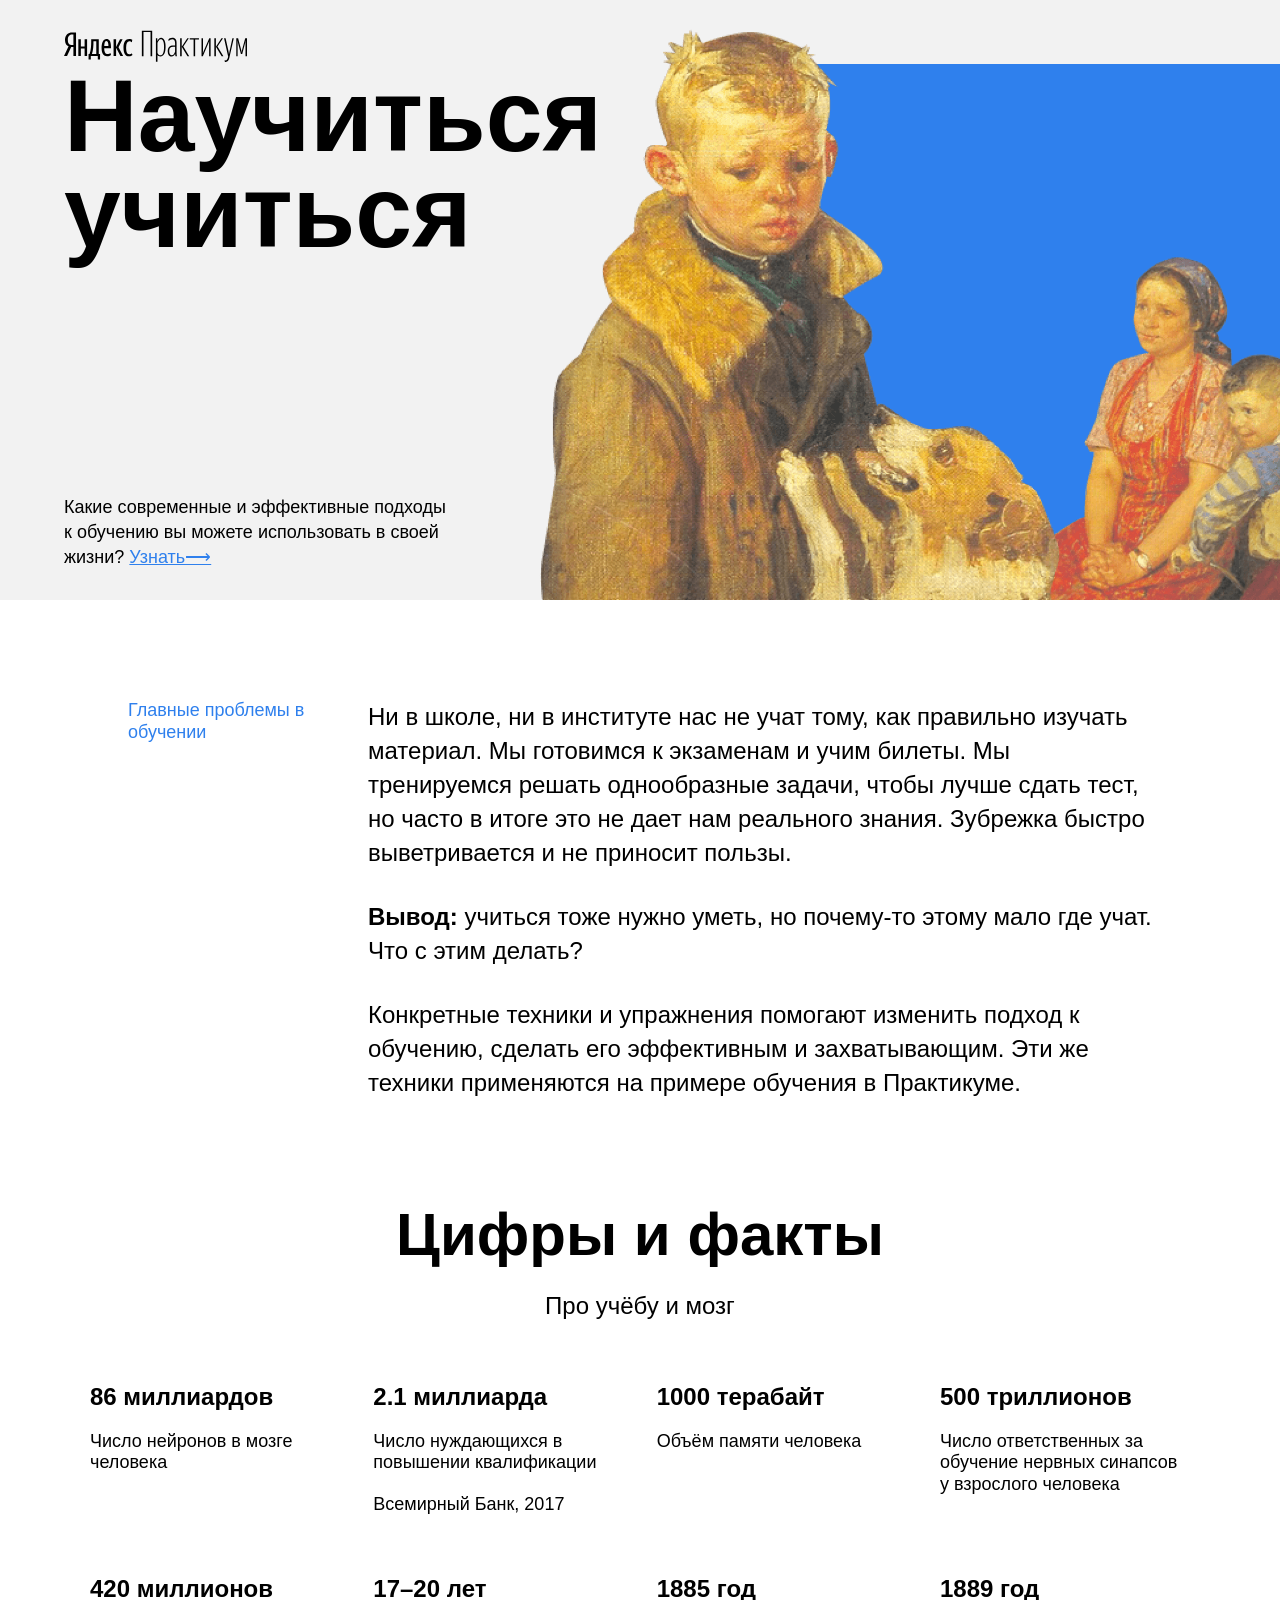
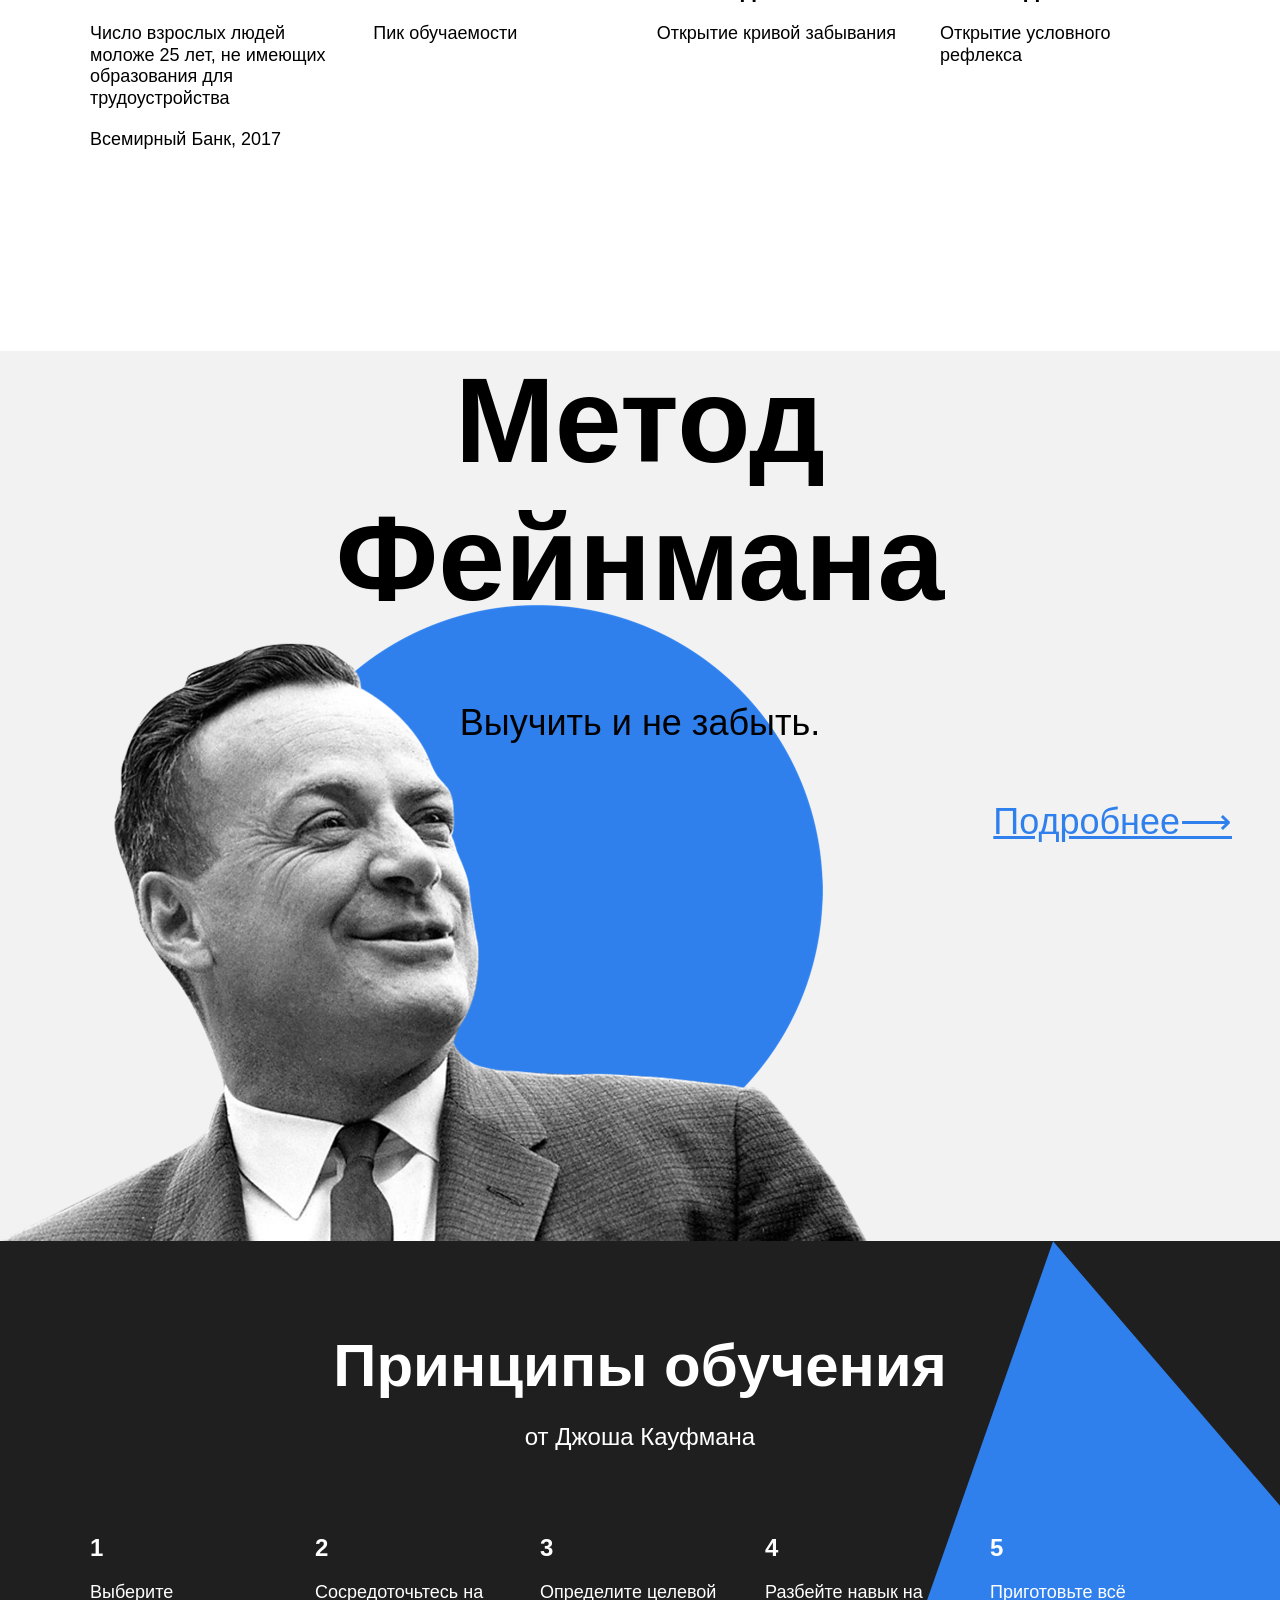
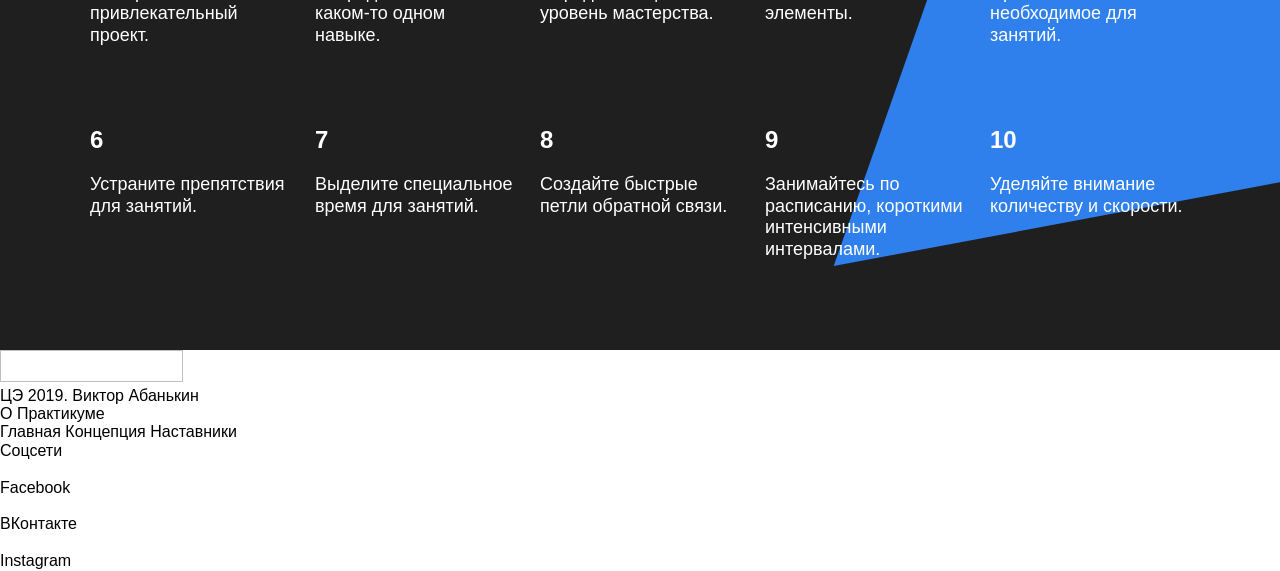
==== index.html @ be8329f7 "Присрал треугольник" ====
<!DOCTYPE html>
<html lang="ru">
  <head>
    <meta charset="UTF-8">
    <link rel="stylesheet" href="normalize.css">
    <link rel="stylesheet" href="style.css">
    <title>Научиться учиться</title>
  </head>
  <body class="page">
     <header class="header">
       <img class="logo logo_place_header" src="images\logo_place_header.svg">
       <div class="header__square-pic"></div>
       <img class="header__main-illustration" src="images\header-image.png" alt="Фёдор Павлович Решетников "Опять двойка"">
       <h1 class="header__title">Научиться учиться</h1>
       <p class="header__subtitle">Какие современные и эффективные подходы к обучению вы можете использовать в своей жизни?
         <a class="header__link" href="https://www.google.com/">Узнать&#10230;</a>
       </p>
     </header>
     <div class="content">
      <section class="description">
        <div class="two-columns">
          <h2 class="two-columns__brief">Главные проблемы в обучении</h2>
          <div class="two-columns__main-text">
            <p class="two-columns__paragraph">Ни в школе, ни в институте нас не учат тому, как правильно изучать материал. Мы готовимся к экзаменам и учим билеты. Мы тренируемся решать однообразные задачи, чтобы лучше сдать тест, но часто в итоге это не дает нам реального знания. Зубрежка быстро выветривается и не приносит пользы.</p>
            <p class="two-columns__paragraph">
              <span class="two-columns__span-accent">Вывод:</span>
               учиться тоже нужно уметь, но почему-то этому мало где учат. Что с этим делать?
            </p>
            <p class="two-columns__paragraph">Конкретные техники и упражнения помогают изменить подход к обучению, сделать его эффективным и захватывающим. Эти же техники применяются на примере обучения в Практикуме.</p>
          </div>
        </div> 
      </section>
      <section class="digits">
        <h2 class="section-title">Цифры и факты</h2>
        <h3 class="section-subtitle">Про учёбу и мозг</h3>
        <div class="table">
          <div class="table__cell">
            <h4 class="table__heading">86 миллиардов</h4>
            <p class="table__text">Число нейронов в мозге человека</p>
          </div>
          <div class="table__cell">
            <h4 class="table__heading">2.1 миллиарда</h4>
            <p class="table__text">Число нуждающихся в повышении квалификации</p>
            <p class="table__text">Всемирный Банк, 2017</p>
          </div>
          <div class="table__cell">
            <h4 class="table__heading">1000 терабайт</h4>
            <p class="table__text">Объём памяти человека</p>
          </div>
          <div class="table__cell">
            <h4 class="table__heading">500 триллионов</h4>
            <p class="table__text">Число ответственных за обучение нервных синапсов у взрослого человека</p>
          </div>
          <div class="table__cell">
            <h4 class="table__heading">420 миллионов</h4>
            <p class="table__text">Число взрослых людей моложе 25 лет, не имеющих образования для трудоустройства</p>
            <p class="table__text">Всемирный Банк, 2017</p>
          </div>
          <div class="table__cell">
            <h4 class="table__heading">17–20 лет</h4>
            <p class="table__text">Пик обучаемости</p>
          </div>
          <div class="table__cell">
            <h4 class="table__heading">1885 год</h4>
            <p class="table__text">Открытие кривой забывания</p>
          </div>
          <div class="table__cell">
            <h4 class="table__heading">1889 год</h4>
            <p class="table__text">Открытие условного рефлекса</p>
          </div>
        </div>
      </section>
      <section class="feynman">
        <h2 class="feynman__title">Метод Фейнмана</h2>
        <h3 class="feynman__subtitle">Выучить и не забыть.</h3>
        <a class="feynman__link" href="https://www.google.com/search?q=%D0%BC%D0%B5%D1%82%D0%BE%D0%B4+%D1%84%D0%B5%D0%B9%D0%BD%D0%BC%D0%B0%D0%BD%D0%B0&oq=%D0%BC%D0%B5%D1%82%D0%BE%D0%B4+%D1%84%D0%B5%D0%B9&aqs=chrome.0.0i512j69i57j0i512l8.5415j0j7&sourceid=chrome&ie=UTF-8>">Подробнее&#10230;</a>
        <img class="feynman__main-illustration" src="images\feynman.png" alt="Ри́чард Фи́ллипс Фе́йнман">
      </section>
      <section class="kaufman">
        <h2 class="section-title">Принципы обучения</h2>
        <h3 class="section-subtitle">от Джоша Кауфмана</h3>
        <div class="table table_theme_dark">
          <div class="table__cell table__cell_theme_dark">
            <span class="table__heading table__heading_theme_dark">1</span>
            <div class="table__text table__text_theme_dark">Выберите привлекательный проект.</div>
          </div>
          <div class="table__cell table__cell_theme_dark">
            <span class="table__heading table__heading_theme_dark">2</span>
            <div class="table__text table__text_theme_dark">Сосредоточьтесь на каком-то одном навыке.</div>
          </div>
          <div class="table__cell table__cell_theme_dark">
            <span class="table__heading table__heading_theme_dark">3</span>
            <div class="table__text table__text_theme_dark">Определите целевой уровень мастерства.</div>
          </div>
          <div class="table__cell table__cell_theme_dark">
            <span class="table__heading table__heading_theme_dark">4</span>
            <div class="table__text table__text_theme_dark">Разбейте навык на элементы.</div>
          </div>
          <div class="table__cell table__cell_theme_dark">
            <span class="table__heading table__heading_theme_dark">5</span>
            <div class="table__text table__text_theme_dark">Приготовьте всё необходимое для занятий.</div>
          </div>
          <div class="table__cell table__cell_theme_dark">
            <span class="table__heading table__heading_theme_dark">6</span>
            <div class="table__text table__text_theme_dark">Устраните препятствия для занятий.</div>
          </div>
          <div class="table__cell table__cell_theme_dark">
            <span class="table__heading table__heading_theme_dark">7</span>
            <div class="table__text table__text_theme_dark">Выделите специальное время для занятий.</div>
          </div>
          <div class="table__cell table__cell_theme_dark">
            <span class="table__heading table__heading_theme_dark">8</span>
            <div class="table__text table__text_theme_dark">Создайте быстрые петли обратной связи.</div>
          </div>
          <div class="table__cell table__cell_theme_dark">
            <span class="table__heading table__heading_theme_dark">9</span>
            <div class="table__text table__text_theme_dark">Занимайтесь по расписанию, короткими интенсивными интервалами.</div>
          </div>
          <div class="table__cell table__cell_theme_dark">
            <span class="table__heading table__heading_theme_dark">10</span>
            <div class="table__text table__text_theme_dark">Уделяйте внимание количеству и скорости.</div>
          </div>
        </div>
       <img class="kaufman__triangle" src="images\kaufman-triangle.svg">
      </section>
     </div>
     <footer class="footer">
       <div class="footer__columns">
         <div class="footer__column footer__column_content_copyright">
          <img class="logo logo_place_footer">
          <div class="footer__author">ЦЭ 2019. Виктор Абанькин</div>
         </div>
         <div class="footer__column footer__column_content_info">
          <div class="footer__column-heading">О Практикуме</div>
          <a class="footer__column-links footer__column-link">Главная</a>
          <a class="footer__column-links footer__column-link">Концепция</a>
          <a class="footer__column-links footer__column-link">Наставники</a>
         </div>
         <div class="footer__column footer__column_content_social">
          <div class="footer__column-heading">Соцсети</div>
          <img class="footer__social-icon column-link">
          <div class="footer__column-link">Facebook</div> 
          <img class="footer__social-icon column-link">
          <div class="footer__column-link">ВКонтакте</div> 
          <img class="footer__social-icon column-link">
          <div class="footer__column-link">Instagram</div> 
         </div>
        </div>
     </footer>
  </body>
</html>
---- style.css ----
* {
    margin: 0;
    padding: 0;
}

.page {
    font-family: "Helvetica Neue", "Arial", sans-serif;
    min-width: 1100px;
    max-width: 1600px;
    color:  #000000; 
}

/* Header */
.header {
    min-height: 600px;
    max-height: 756px;
    background-color: #f2f2f2;
    position: relative;

    display: flex;
}
.logo {
   width: 183px;
   height: 32px;
   
}
.logo_place_header {
    position: absolute;
    top: 30px;
    left: 64px;
    
}
.header__title {
    width: 730px;
    margin-left: 64px;

    line-height: 96px;
    font-size: 102px;
    font-weight: bold;
    z-index: 2;
}
.header__subtitle {
    width: 388px;
    position: absolute;
    bottom: 30px;
    left: 64px;

    line-height: 25px;
    font-size: 18px;
    font-weight: normal;
    z-index: 2;
}
.header__link {
    color: #2f80ed;
}
.header__main-illustration {
    width: 765px;
    height: 608px;

    position: absolute;
    bottom: 0;
    right: 0;
}
.header__square-pic {
    background-color: #2f80ed;
    width: 568px;
    max-height: 568px;
    position: absolute;
    top: 64px;
    right: 0;
    bottom: 0;
}

/* Секция 1 */
.description {
    margin: 100px 0;

    display: flex;
    justify-content: center;
    align-items: center;
    
}
.two-columns {
    width: 80%;

    display: flex;
    justify-content: space-between;
}
.two-columns__brief{
    width: 175;
    
    line-height: 1.2;
    font-size: 18px;
    font-weight: normal;
    color: #2f80ed;
}
.two-columns__main-text {
    width: 80%;
    min-width: 784px;

    display: flex;
    justify-content: space-between;
    flex-direction: column;
}
.two-columns__paragraph {
    line-height: 34px;
    font-size: 24px;
    font-weight: normal;
}
.two-columns__paragraph:nth-child(2) {
    margin : 30px 0;
}
.two-columns__span-accent {
    line-height: 34px;
    font-size: 24px;
    font-weight: bold;
}

/* Секция 2 */
.digits {
    margin: 100px 0;

    display: flex;
    justify-content: center;
    flex-direction: column;
    flex-wrap: wrap;
}


/* Загаловки и таблица */
.section-title {
    width: 60%;
    margin-bottom: 20px;
    margin-left: auto;
    margin-right: auto;
    
    line-height: 1.15;
    font-size: 60px;
    font-weight: bold;
    text-align:center;
}
.section-subtitle {
    width: 60%;
    margin-left: auto;
    margin-right: auto;
    
    line-height: 34px;
    font-size: 24px;
    font-weight: normal;
    text-align:center;
}

.table {
    width: 1100px;
    margin: 0 auto 100px auto;
    
    display: flex;
    justify-content: space-between;
    align-items: flex-start;
    flex-wrap: wrap;
}
.table__cell {
    margin-top: 60px;
    width: 250px;
}
.table__heading {
    line-height: 1.15;
    font-size: 24px;
    font-weight: bold;
}
.table__text {
    margin-top : 20px;
    line-height: 1.2;
    font-size: 18px;
    font-weight: normal;
}
/* Секция 3 */
.feynman {
    position: relative;
    background-color: #f2f2f2;
    height: 890px;
    margin-top: 100px;

    display: flex;
    justify-content: flex-start;
    align-items: center;
    flex-direction: column;
}
.feynman__main-illustration {
    width: 867px;
    height: 637px;
    
    position: absolute;
    bottom: 0;
    left: 0;
}
.feynman__title {
    line-height: 1.15;
    font-size: 120px;
    font-weight: bold;
    text-align: center;
    z-index: 2;

    width: 648px;
}
.feynman__subtitle {
    line-height: 51px;
    font-size: 36px;
    font-weight: normal;
    text-align: center;
    z-index: 2;

    margin-top: 70px;
}
.feynman__link {
    line-height: 51px;
    font-size: 36px;
    font-weight: normal;

    position: absolute;
    top: 50%;
    right: 48px;

    color: #2f80ed;
}
/* Секция 4 */
.kaufman {
    display: flex;
    flex-wrap: wrap;

    background-color:  #1f1f1f; 
    color: white;
    padding-top: 90px;
    overflow: hidden;
    position: relative;
}
.section-title:last-child {
    width: 60%;
    z-index: 2;
    
    line-height: 1.15;
    font-size: 60px;
    font-weight: normal;
}
.section-subtitle:last-child {
    width: 60%;
    margin-top: 20px;
    z-index: 2;

    line-height: 34px;
    font-size: 24px;
    font-weight: normal;
}
.table_theme_dark {
    margin: 0 auto 90px auto;
    z-index: 2;
}
.table__cell_theme_dark {
    width: 200px;
    margin-top: 80px;
}
.table__heading_theme_dark {
    line-height: 1.15;
    font-size: 24px;
    font-weight: bold;
}
.table__text_theme_dark {
    line-height: 1.2;
    font-size: 18px;
    font-weight: normal; 
}
.kaufman__triangle {
width: 877px;
height: 877px;

position: absolute;
top: 0;
right: -210px;
z-index: 1;
}
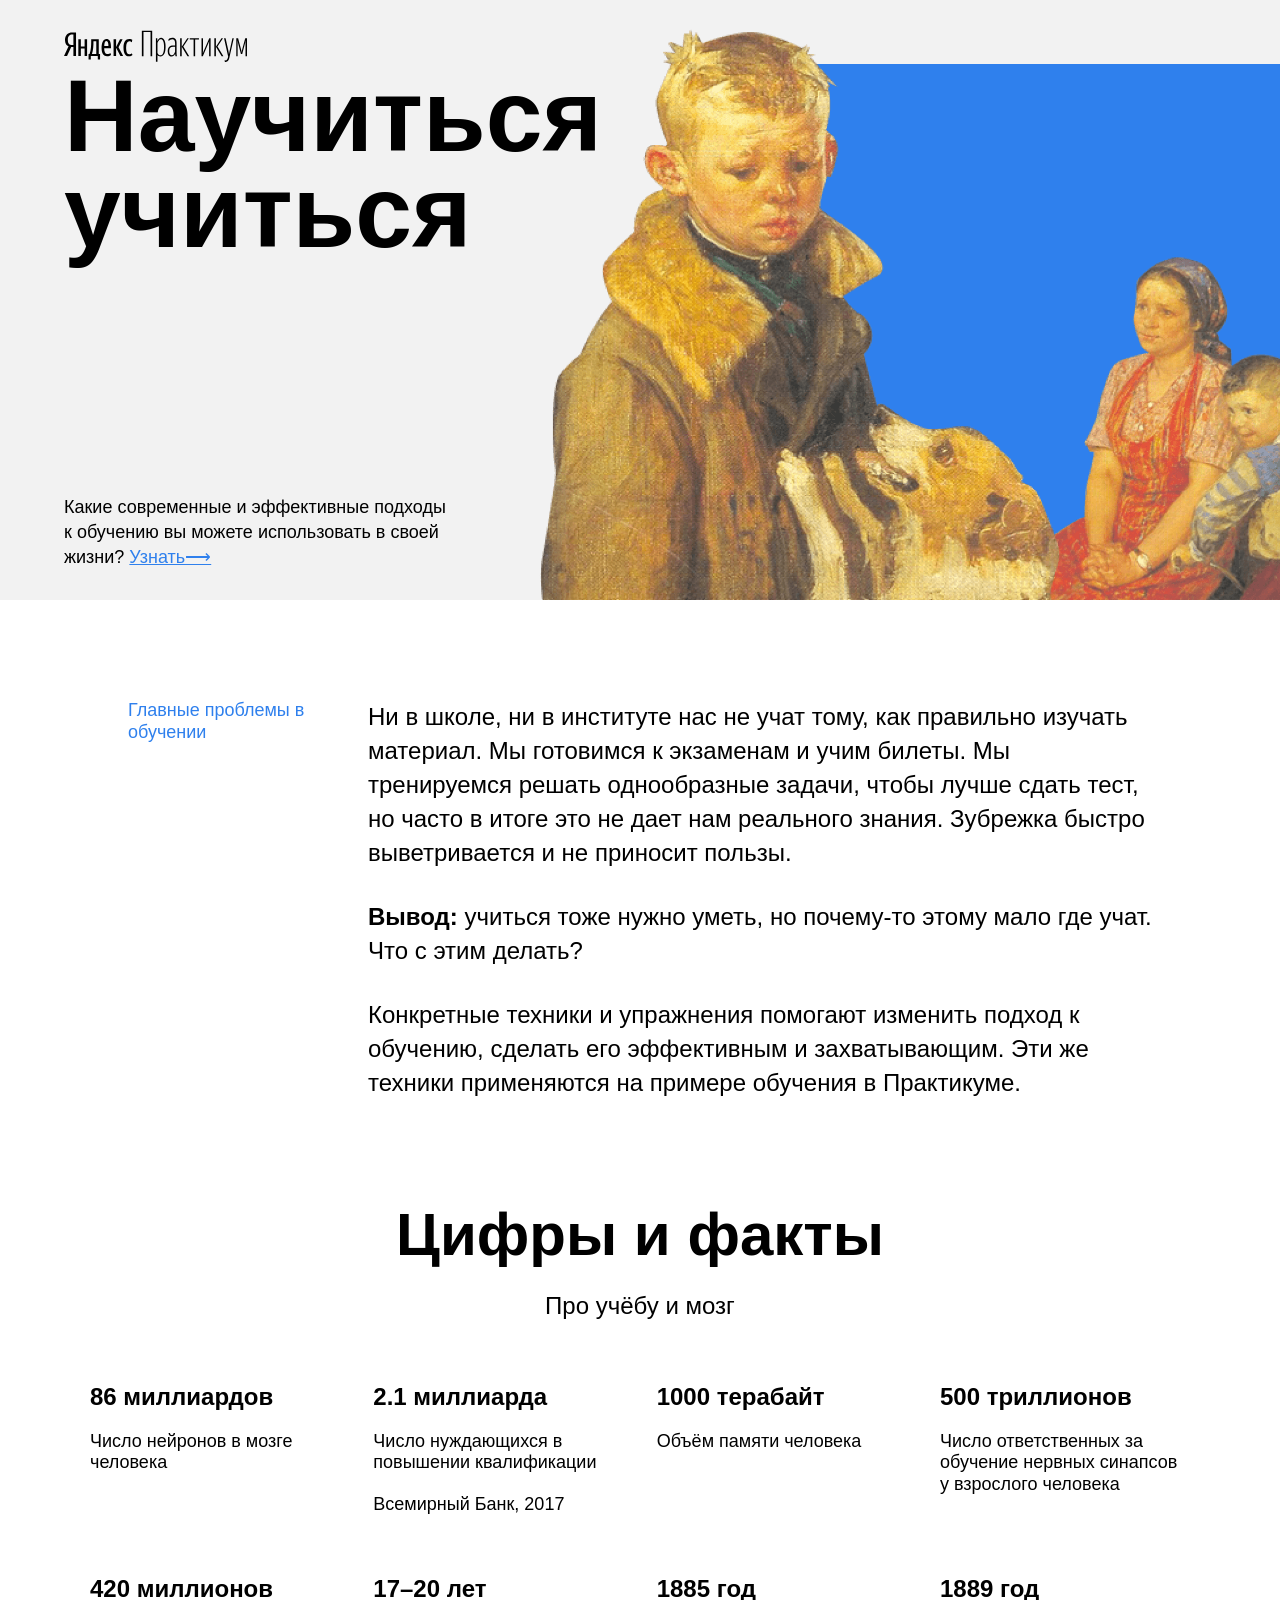
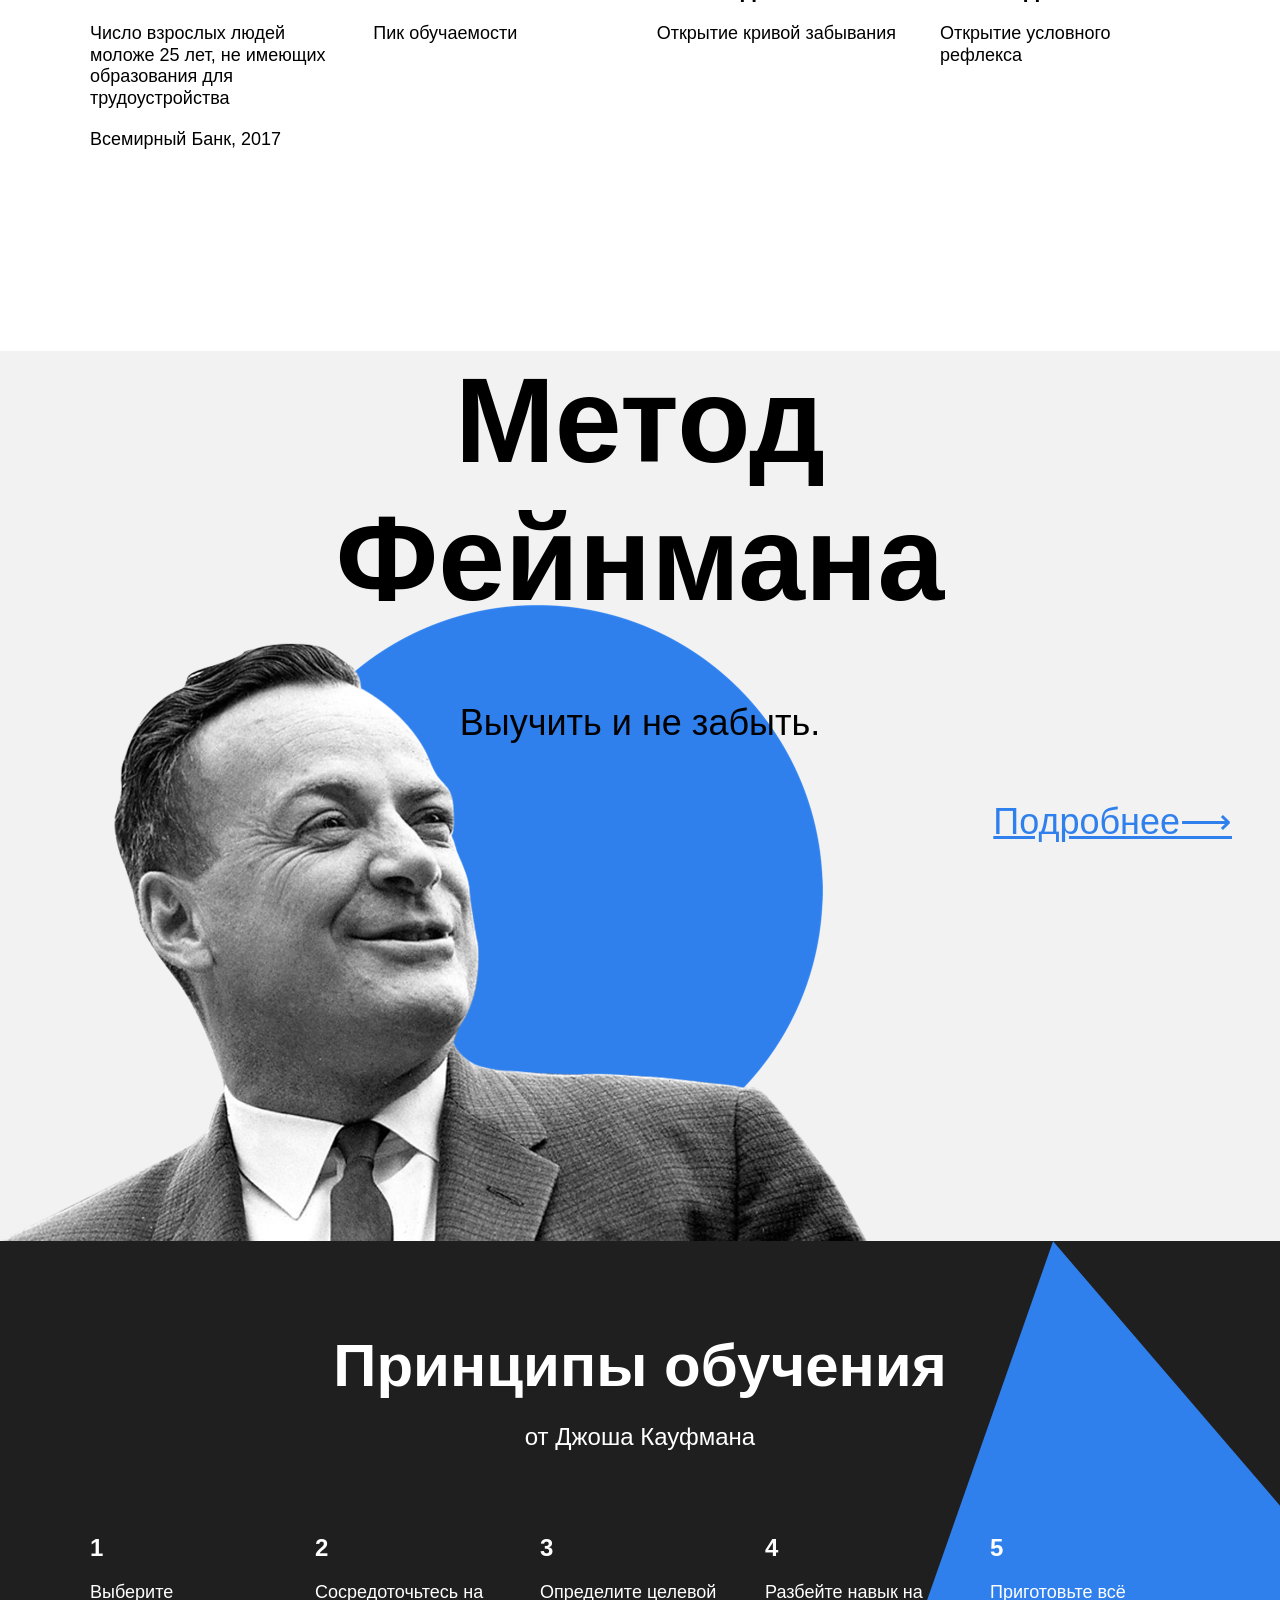
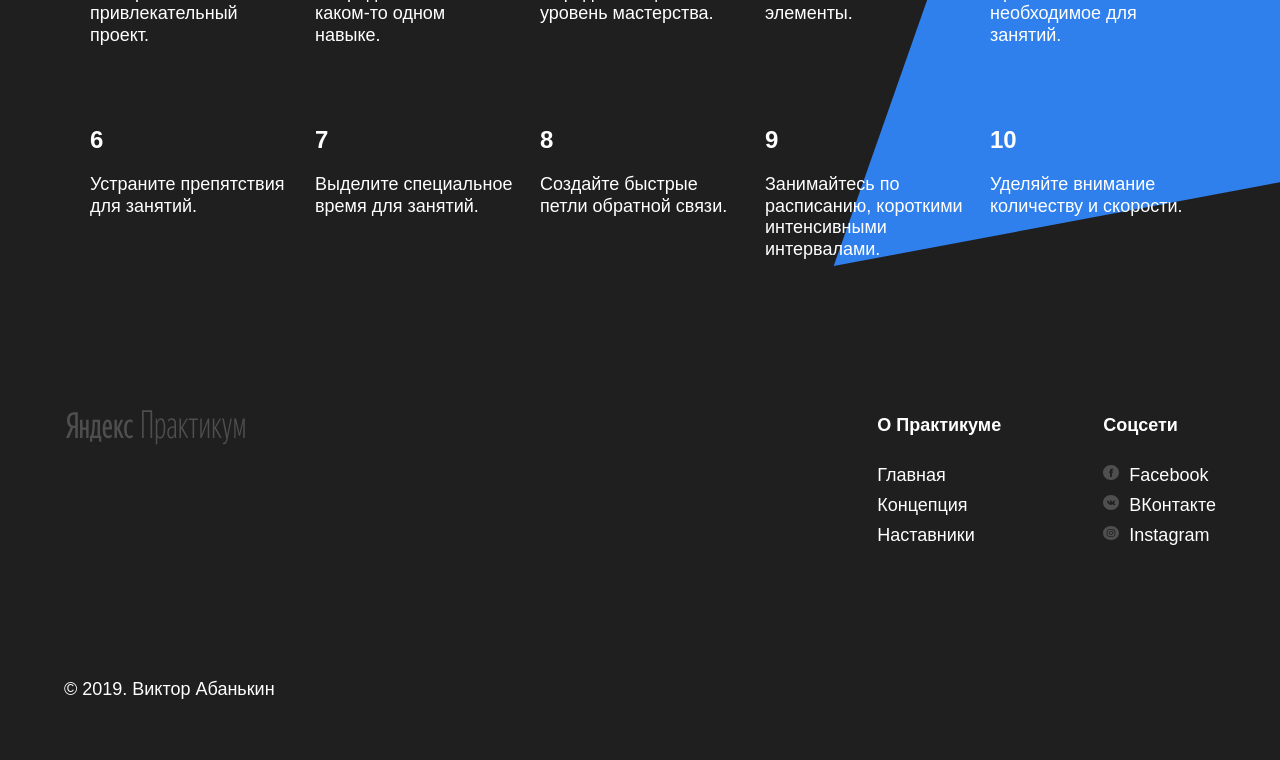
==== commit 4ba98951: "Закончил футер" ====
--- a/index.html
+++ b/index.html
@@ -127,8 +127,8 @@
      <footer class="footer">
        <div class="footer__columns">
          <div class="footer__column footer__column_content_copyright">
-          <img class="logo logo_place_footer">
-          <div class="footer__author">ЦЭ 2019. Виктор Абанькин</div>
+          <img class="logo logo_place_footer" src="images\logo_place_footer.svg">
+          <div class="footer__author">&copy; 2019. Виктор Абанькин</div>
          </div>
          <div class="footer__column footer__column_content_info">
           <div class="footer__column-heading">О Практикуме</div>
@@ -138,12 +138,12 @@
          </div>
          <div class="footer__column footer__column_content_social">
           <div class="footer__column-heading">Соцсети</div>
-          <img class="footer__social-icon column-link">
-          <div class="footer__column-link">Facebook</div> 
-          <img class="footer__social-icon column-link">
-          <div class="footer__column-link">ВКонтакте</div> 
-          <img class="footer__social-icon column-link">
-          <div class="footer__column-link">Instagram</div> 
+          
+          <div class="footer__column-link footer__column-links"><img class="footer__social-icon footer__column-link" src="images\facebook_color_white.svg">Facebook</div> 
+          
+          <div class="footer__column-link footer__column-links"><img class="footer__social-icon footer__column-link" src="images\vk_color_white.svg">ВКонтакте</div> 
+          
+          <div class="footer__column-link footer__column-links"><img class="footer__social-icon footer__column-link" src="images\instagram_color_white.svg">Instagram</div> 
          </div>
         </div>
      </footer>
--- a/style.css
+++ b/style.css
@@ -277,4 +277,66 @@
 top: 0;
 right: -210px;
 z-index: 1;
+}
+/* Секция 4 */
+.footer {
+    background-color:  #1f1f1f; 
+    color: white;
+    padding-top: 60px;
+    min-height: 350px;
+
+    display: flex;
+    justify-content: center;
+}
+.footer__columns {
+    margin-bottom: 40px;
+    width: 90%;
+
+    display: flex;
+    justify-content: space-between;
+}
+.footer__column {
+    display: flex;
+    flex-wrap: wrap;
+    flex-direction: column;
+}
+.footer__column_content_copyright {
+    flex-basis: 711px;
+    justify-content: space-between;
+}
+.logo_place_footer {
+    width: 183px;
+    height: 35px;
+}
+.footer__author {
+    line-height: 25px;
+    font-size: 18px;
+    font-weight: normal; 
+
+    margin: 18px 0;
+}
+.footer__column-links {
+    line-height: 30px;
+    font-size: 18px;
+    font-weight: normal;
+}
+.footer__column-heading {
+    line-height: 30px;
+    font-size: 18px;
+    font-weight: bold;
+    margin-bottom: 20px; 
+}
+.footer__column_content_info {
+    /* margin: 20px 0 16px 0; */
+}
+.footer__social-icon {
+    width: 16px;
+    height: 16px;
+    margin-right: 10px;
+}
+.footer__column_content_social {
+    display: flex;
+}
+.footer__column-link:nth-child(4n) {
+    margin-bottom: 16px;
 }
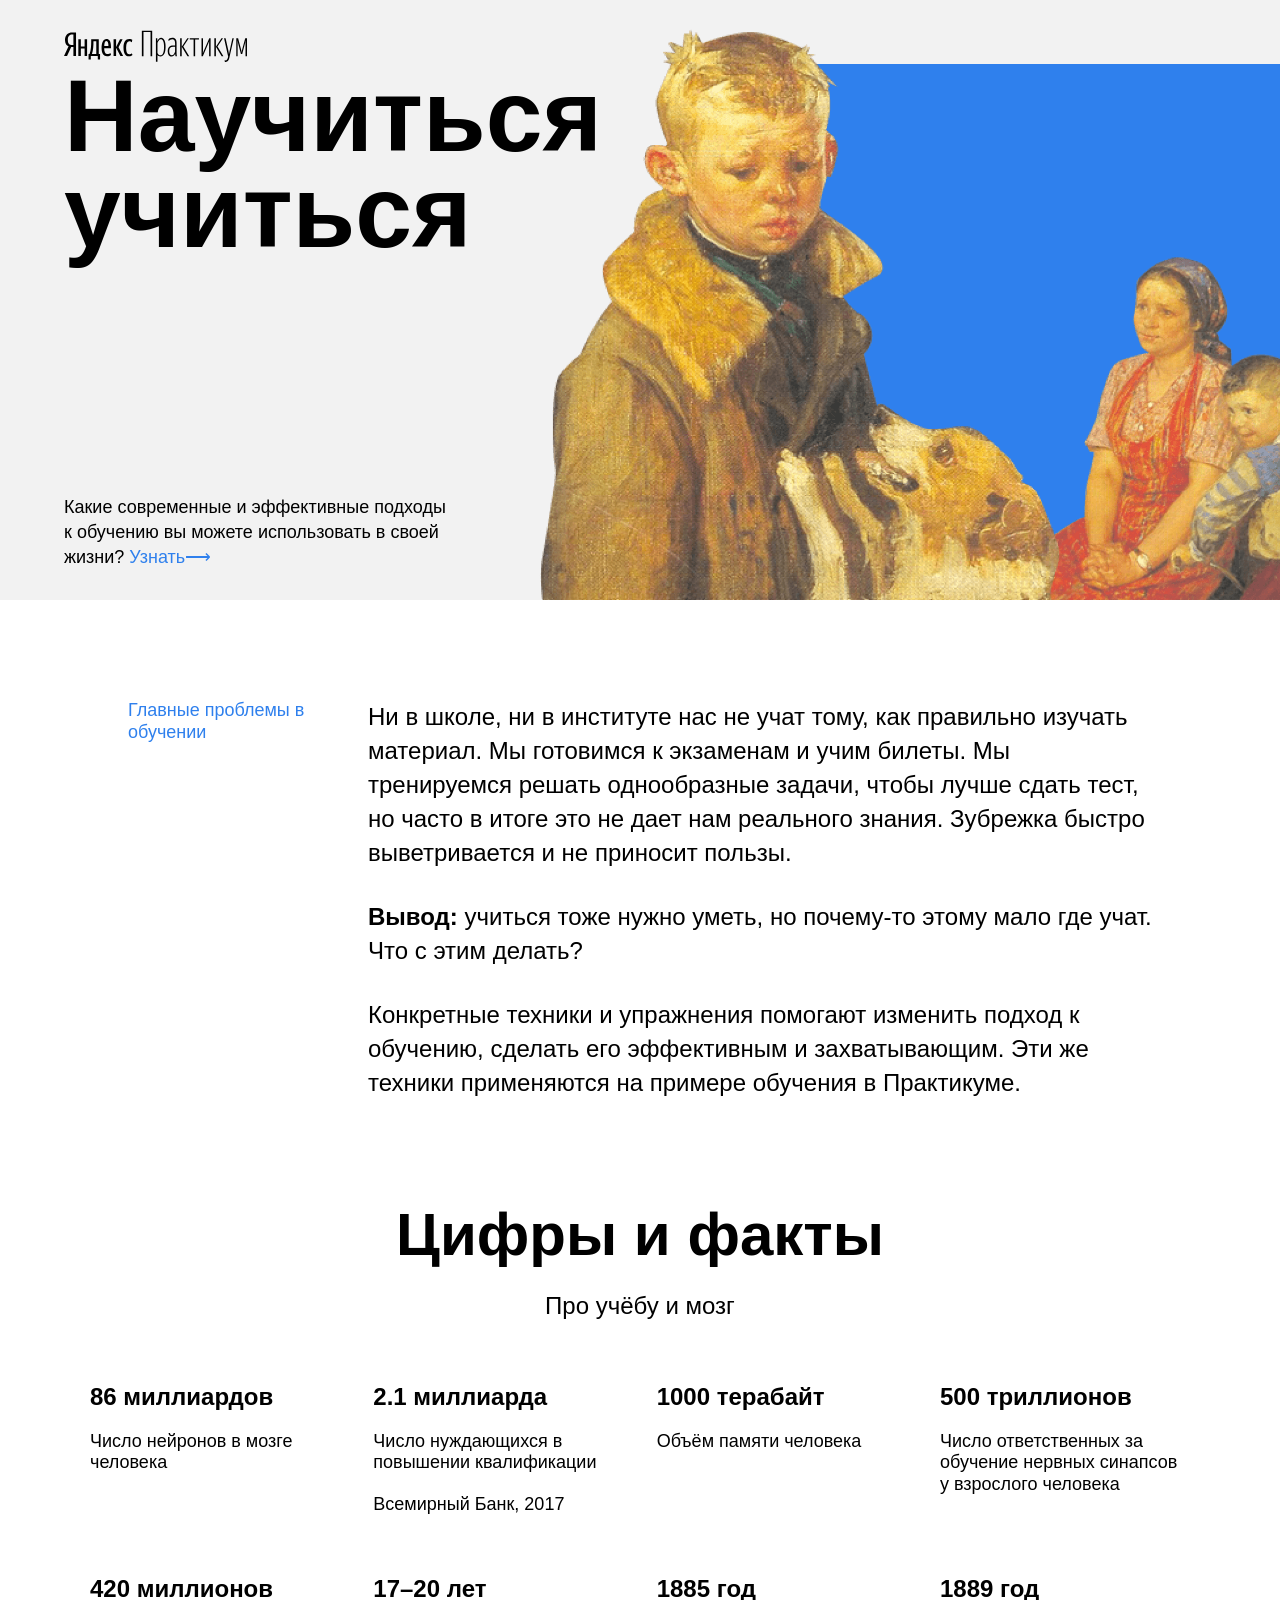
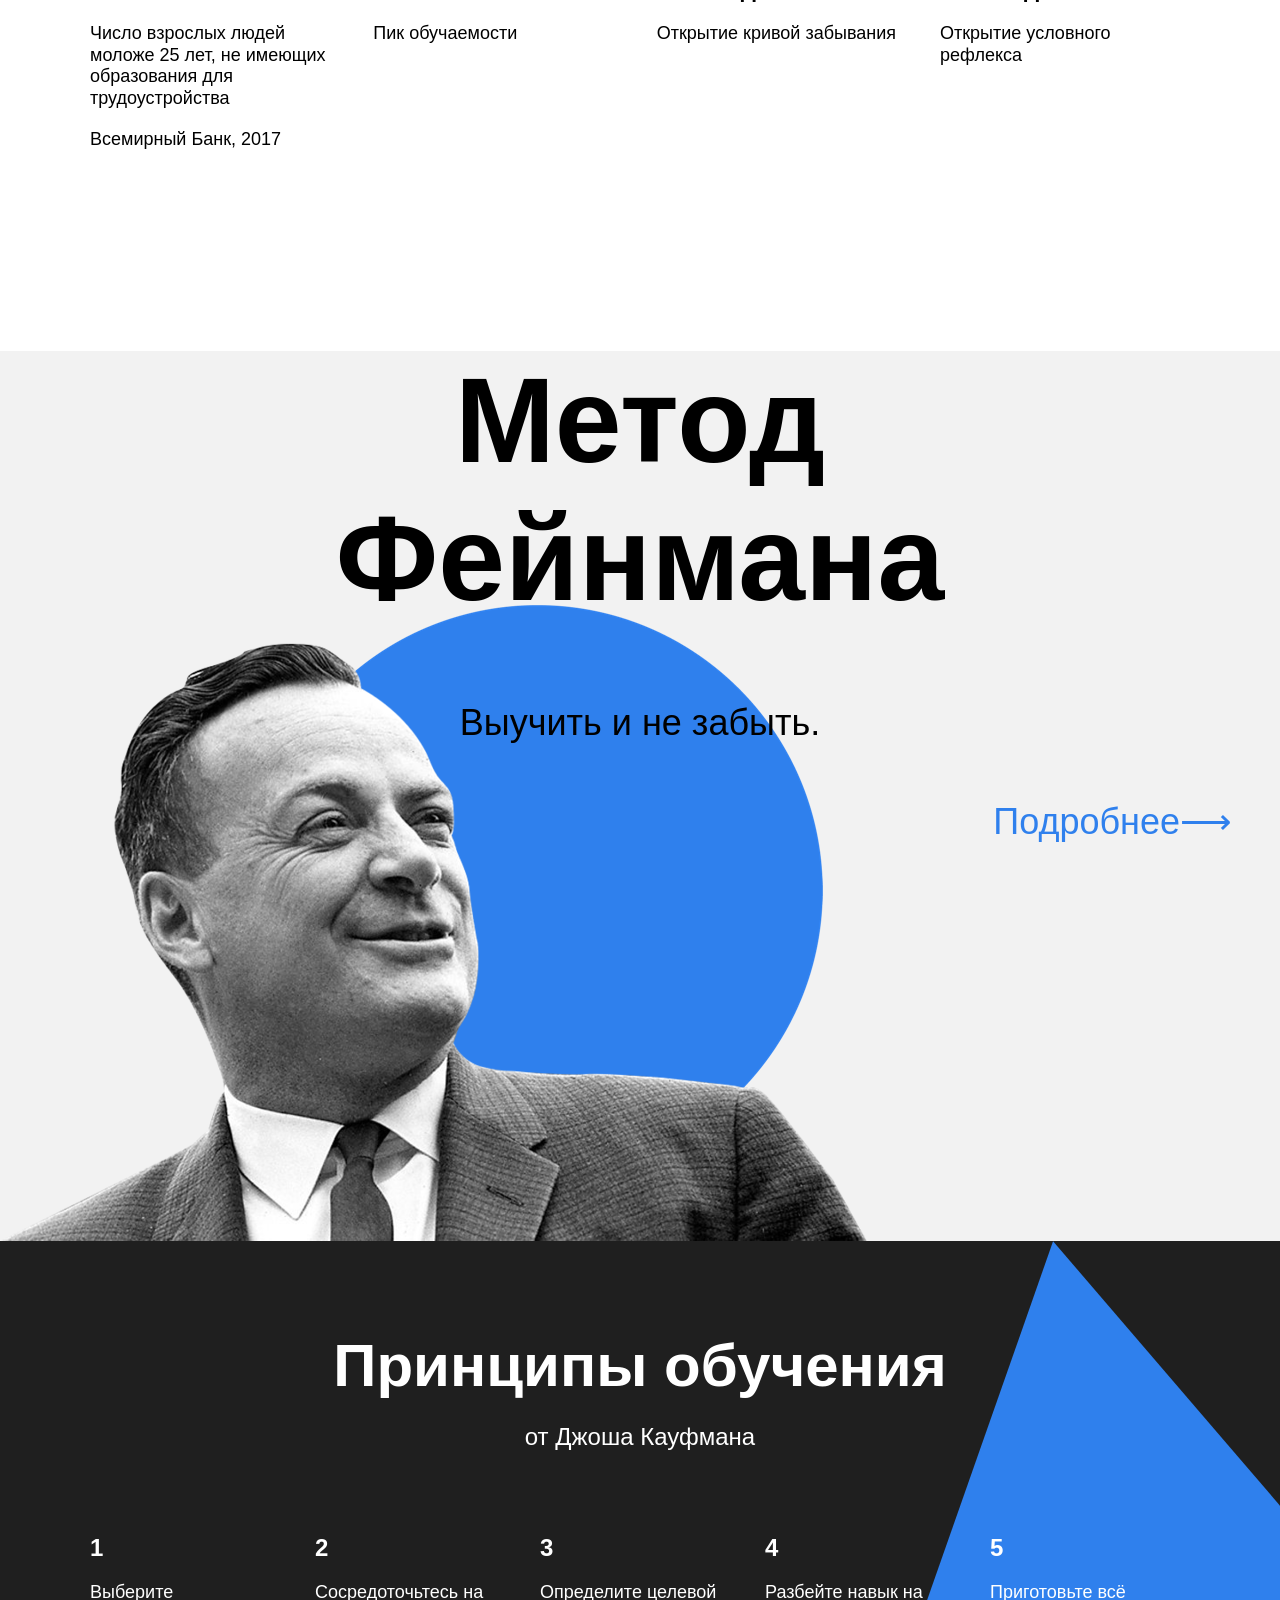
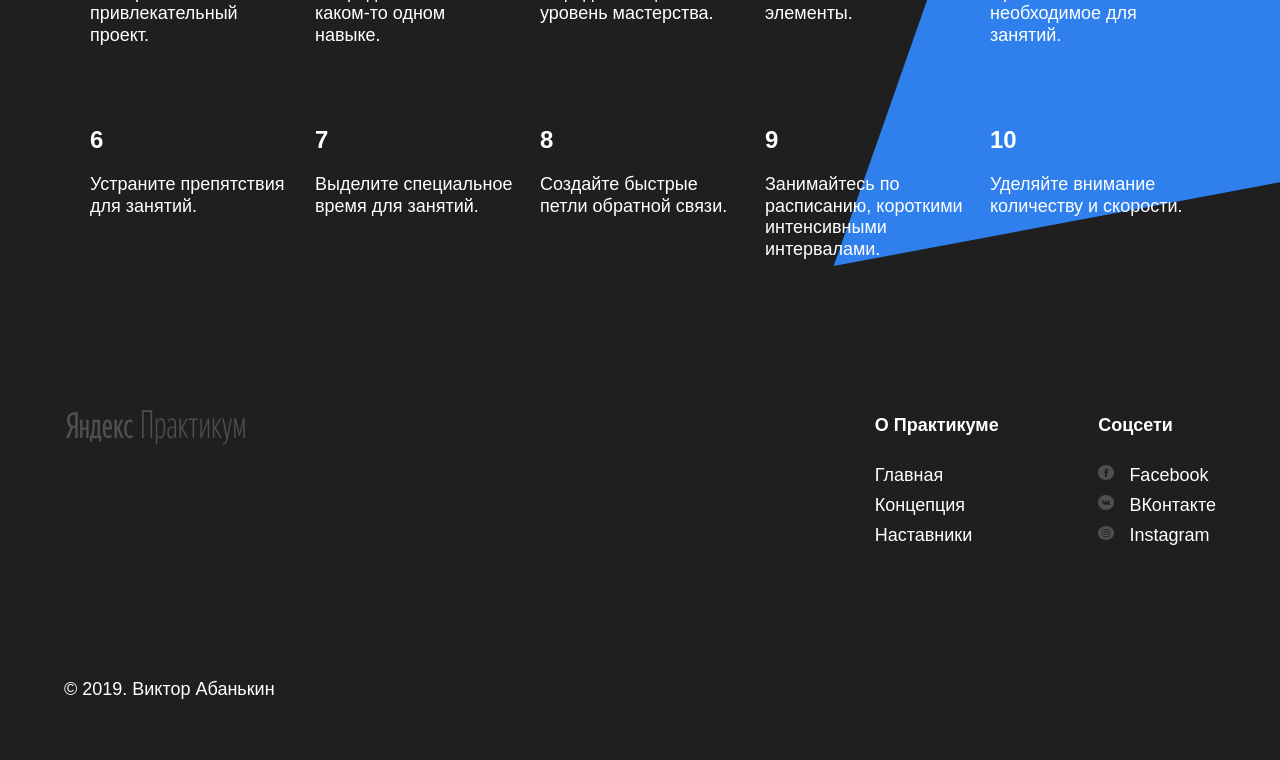
==== commit d2894f9d: "Осталось проверить расстояния" ====
--- a/index.html
+++ b/index.html
@@ -138,12 +138,18 @@
          </div>
          <div class="footer__column footer__column_content_social">
           <div class="footer__column-heading">Соцсети</div>
-          
-          <div class="footer__column-link footer__column-links"><img class="footer__social-icon footer__column-link" src="images\facebook_color_white.svg">Facebook</div> 
-          
-          <div class="footer__column-link footer__column-links"><img class="footer__social-icon footer__column-link" src="images\vk_color_white.svg">ВКонтакте</div> 
-          
-          <div class="footer__column-link footer__column-links"><img class="footer__social-icon footer__column-link" src="images\instagram_color_white.svg">Instagram</div> 
+          <div class="footer__column-link footer__column-links"> 
+           <a  href="https://facebook.com/"><img class="footer__social-icon footer__column-link" src="images\facebook_color_white.svg"></a>
+           <a href="https://instagram.com/">Facebook</a>
+          </div>
+          <div class="footer__column-link footer__column-links"> 
+           <a href="https://vk.com/"><img class="footer__social-icon footer__column-link" src="images\vk_color_white.svg"></a>
+           <a href="https://instagram.com/">ВКонтакте</a>
+          </div>
+          <div class="footer__column-link footer__column-links">
+           <a href="https://instagram.com/"><img class="footer__social-icon footer__column-link" src="images\instagram_color_white.svg"></a>
+           <a href="https://instagram.com/">Instagram</a>
+          </div> 
          </div>
         </div>
      </footer>
--- a/style.css
+++ b/style.css
@@ -1,6 +1,8 @@
 * {
     margin: 0;
     padding: 0;
+    color: inherit;
+    text-decoration: none;
 }
 
 .page {
@@ -337,6 +339,9 @@
 .footer__column_content_social {
     display: flex;
 }
+.footer__column-link {
+    color: white;
+}
 .footer__column-link:nth-child(4n) {
     margin-bottom: 16px;
 }
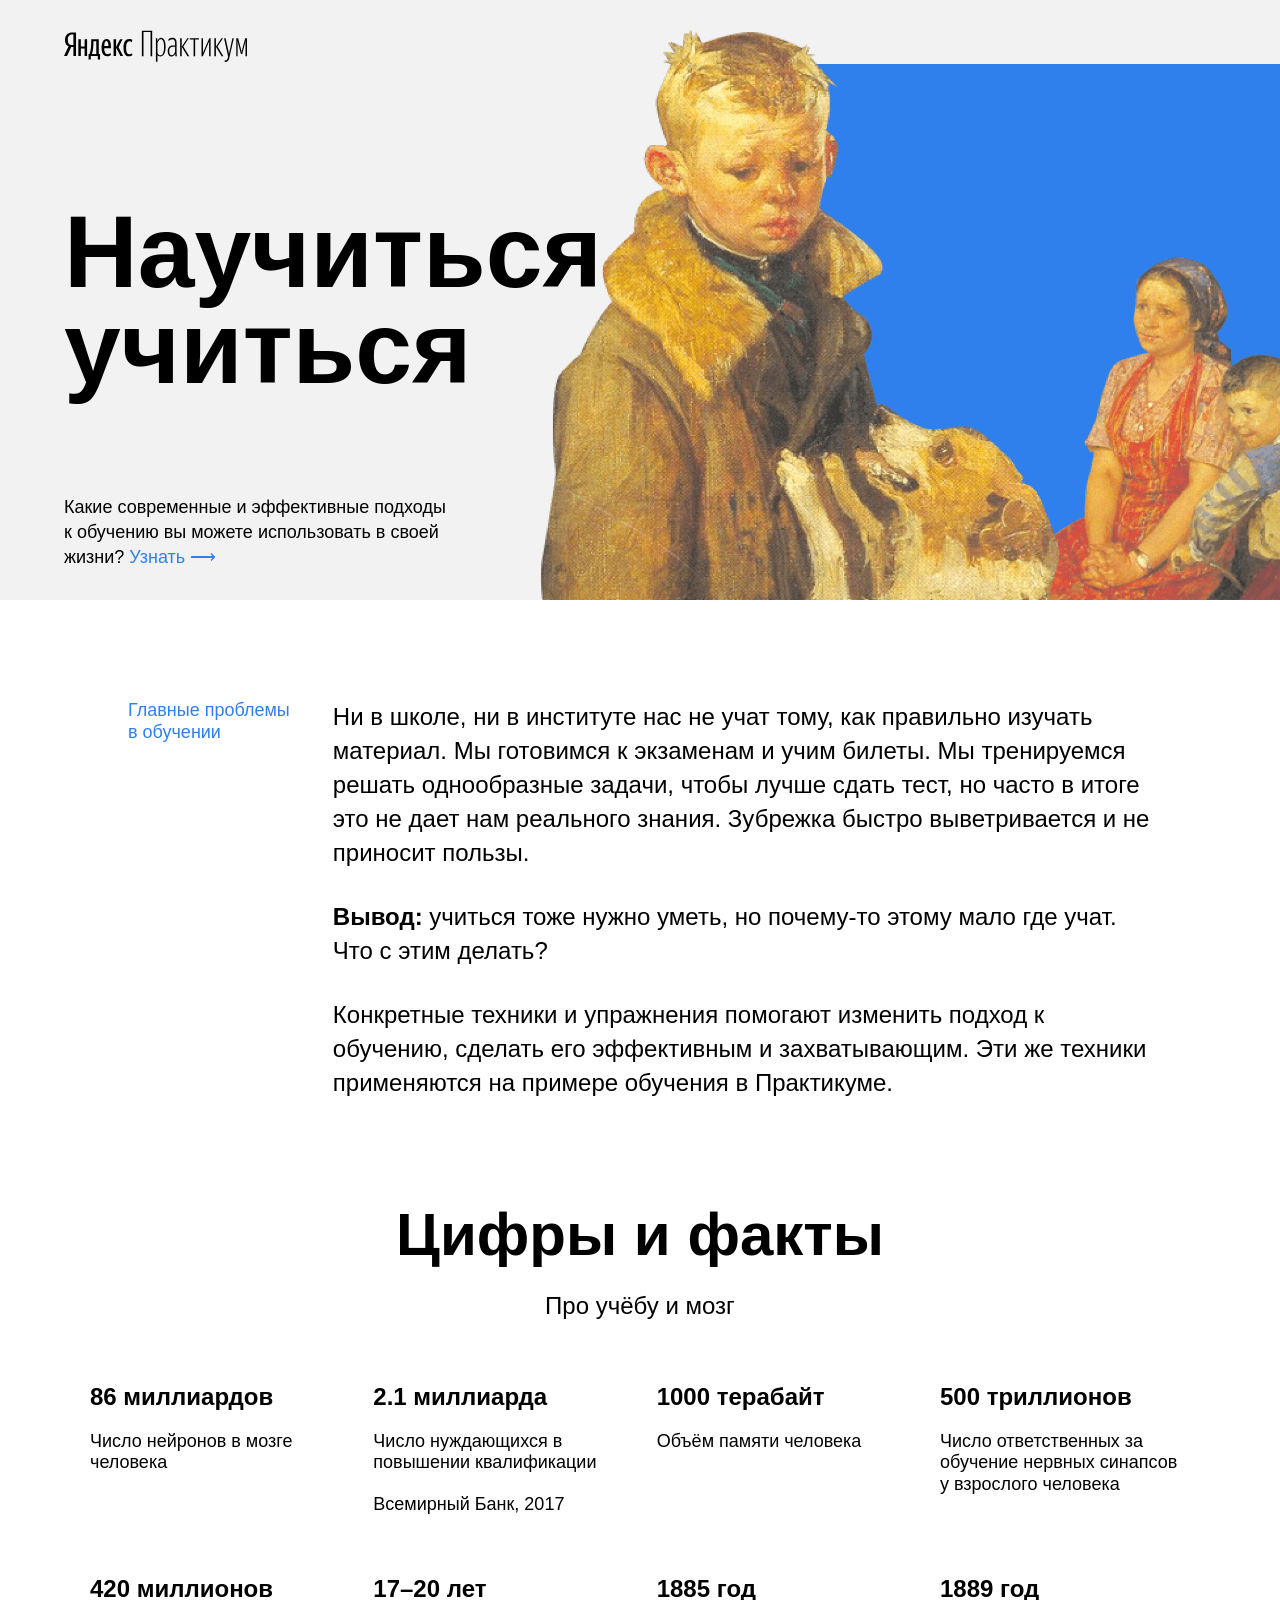
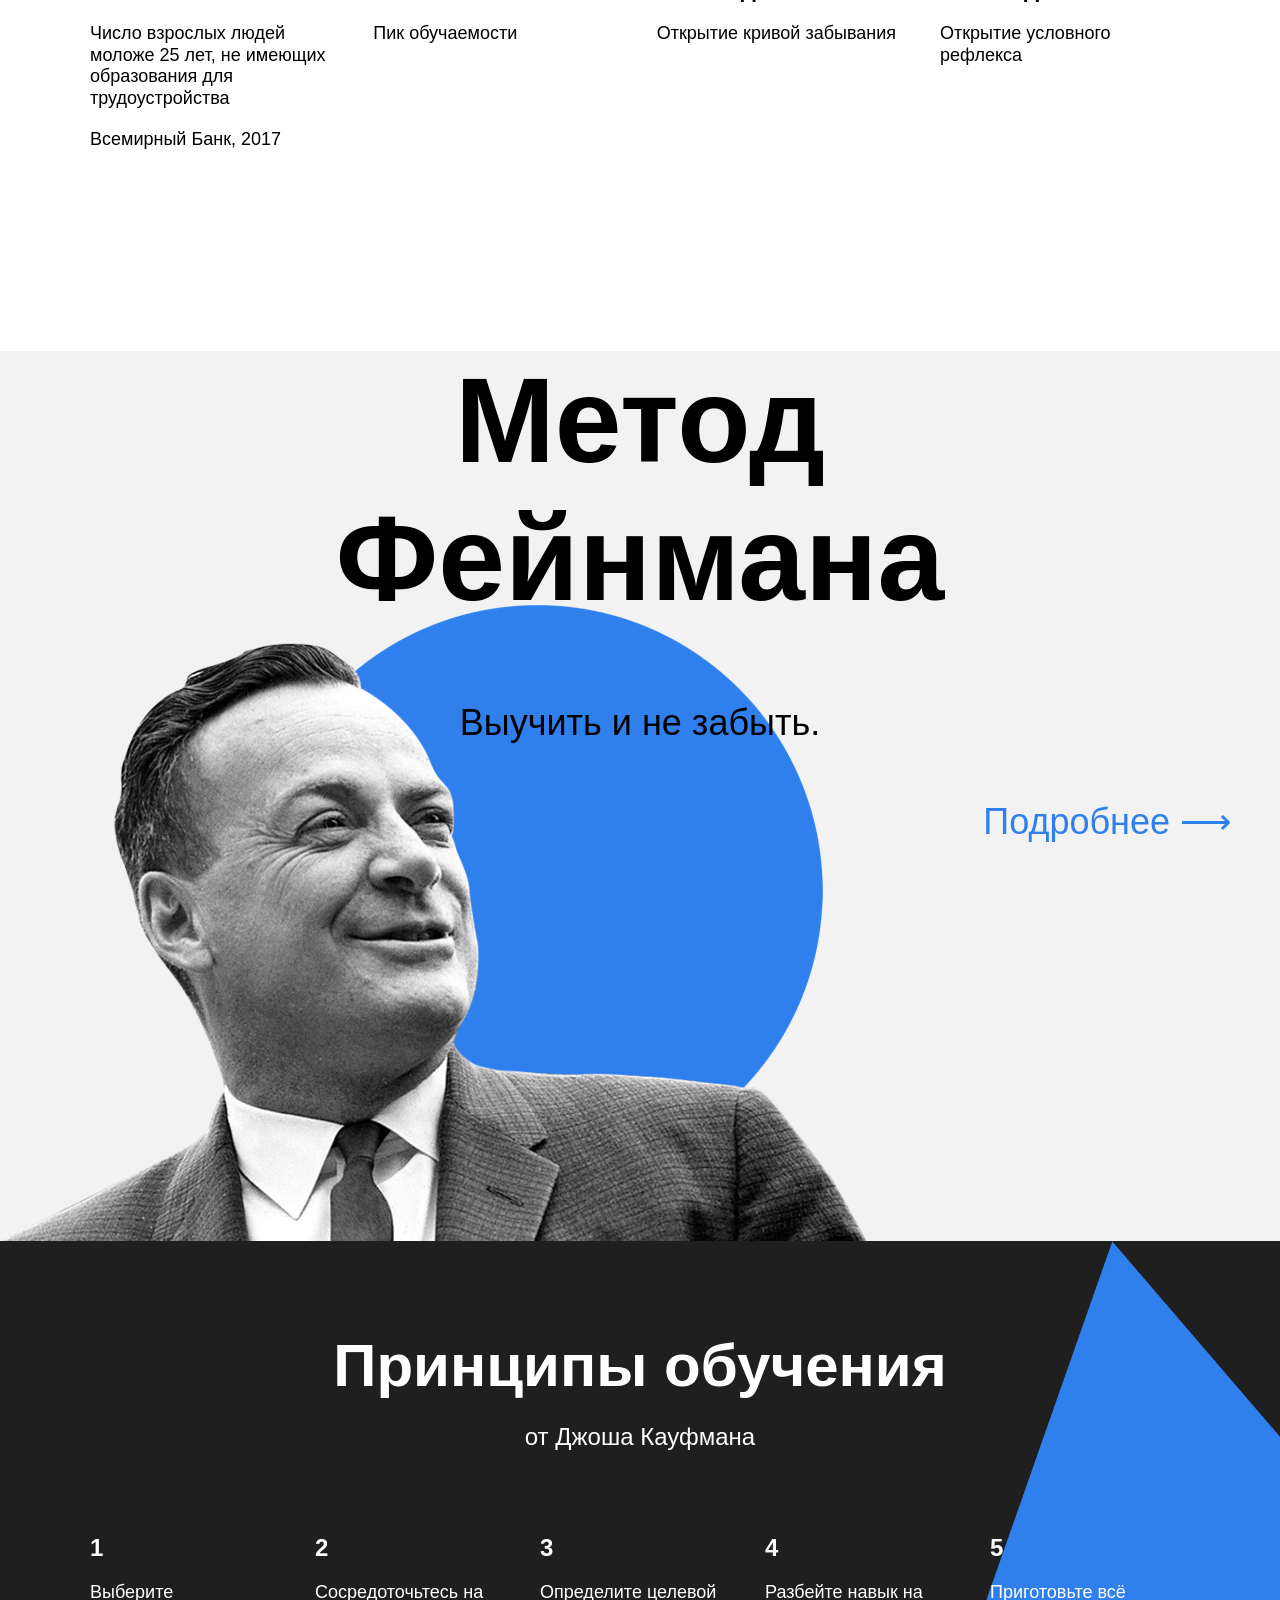
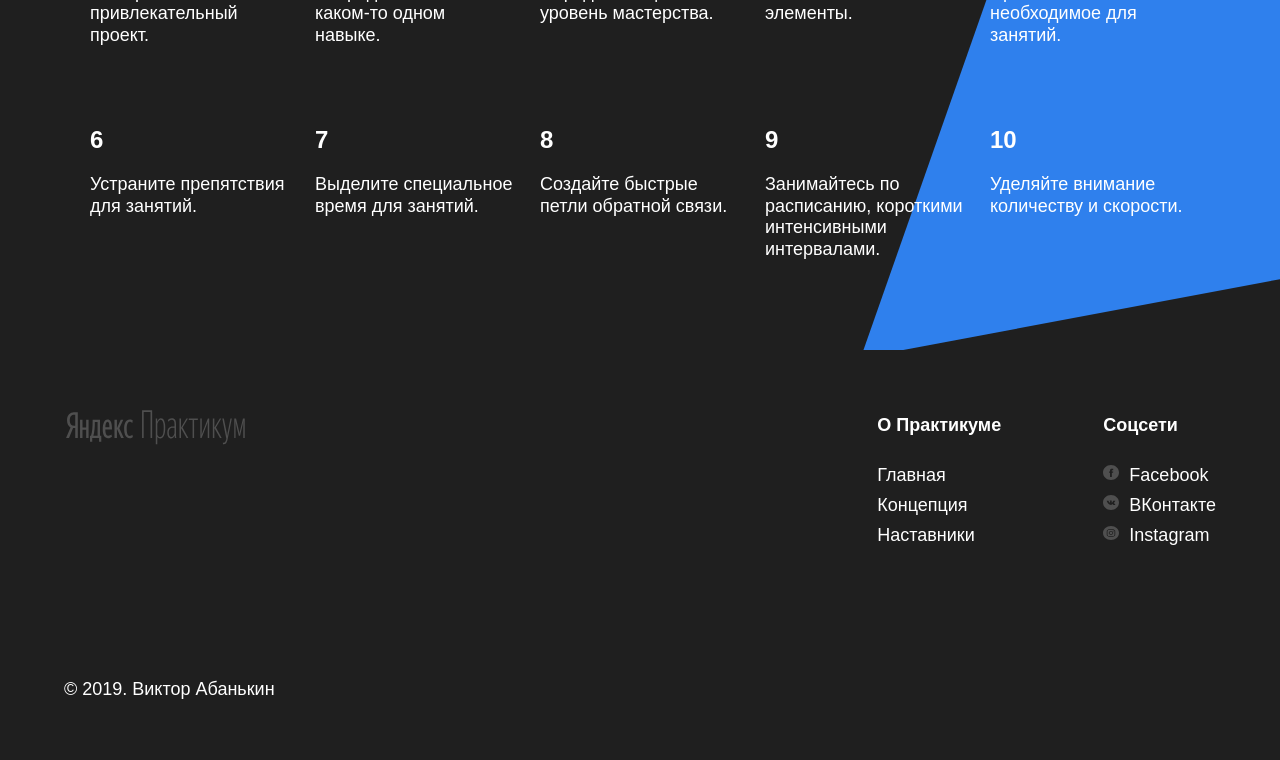
==== commit a9df18a7: "Исправил ошибки" ====
--- a/index.html
+++ b/index.html
@@ -2,18 +2,19 @@
 <html lang="ru">
   <head>
     <meta charset="UTF-8">
-    <link rel="stylesheet" href="normalize.css">
-    <link rel="stylesheet" href="style.css">
+    <meta name="viewport" content="width=device-width, initial-scale=1.0">
+    <link rel="stylesheet" href="./styles/normalize.css">
+    <link rel="stylesheet" href="./styles/style.css">
     <title>Научиться учиться</title>
   </head>
   <body class="page">
      <header class="header">
-       <img class="logo logo_place_header" src="images\logo_place_header.svg">
+       <img class="logo logo_place_header" src=".\images\logo_place_header.svg">
        <div class="header__square-pic"></div>
-       <img class="header__main-illustration" src="images\header-image.png" alt="Фёдор Павлович Решетников "Опять двойка"">
+       <img class="header__main-illustration" src=".\images\header-image.png" alt="Фёдор Павлович Решетников "Опять двойка"">
        <h1 class="header__title">Научиться учиться</h1>
        <p class="header__subtitle">Какие современные и эффективные подходы к обучению вы можете использовать в своей жизни?
-         <a class="header__link" href="https://www.google.com/">Узнать&#10230;</a>
+         <a class="header__link" href="https://www.google.com/">Узнать &#10230;</a>
        </p>
      </header>
      <div class="content">
@@ -73,8 +74,8 @@
       <section class="feynman">
         <h2 class="feynman__title">Метод Фейнмана</h2>
         <h3 class="feynman__subtitle">Выучить и не забыть.</h3>
-        <a class="feynman__link" href="https://www.google.com/search?q=%D0%BC%D0%B5%D1%82%D0%BE%D0%B4+%D1%84%D0%B5%D0%B9%D0%BD%D0%BC%D0%B0%D0%BD%D0%B0&oq=%D0%BC%D0%B5%D1%82%D0%BE%D0%B4+%D1%84%D0%B5%D0%B9&aqs=chrome.0.0i512j69i57j0i512l8.5415j0j7&sourceid=chrome&ie=UTF-8>">Подробнее&#10230;</a>
-        <img class="feynman__main-illustration" src="images\feynman.png" alt="Ри́чард Фи́ллипс Фе́йнман">
+        <a class="feynman__link" href="https://www.google.com/search?q=%D0%BC%D0%B5%D1%82%D0%BE%D0%B4+%D1%84%D0%B5%D0%B9%D0%BD%D0%BC%D0%B0%D0%BD%D0%B0&oq=%D0%BC%D0%B5%D1%82%D0%BE%D0%B4+%D1%84%D0%B5%D0%B9&aqs=chrome.0.0i512j69i57j0i512l8.5415j0j7&sourceid=chrome&ie=UTF-8>">Подробнее &#10230;</a>
+        <img class="feynman__main-illustration" src=".\images\feynman.png" alt="Ри́чард Фи́ллипс Фе́йнман">
       </section>
       <section class="kaufman">
         <h2 class="section-title">Принципы обучения</h2>
@@ -121,13 +122,13 @@
             <div class="table__text table__text_theme_dark">Уделяйте внимание количеству и скорости.</div>
           </div>
         </div>
-       <img class="kaufman__triangle" src="images\kaufman-triangle.svg">
+       <div class="kaufman__triangle"></div>
       </section>
      </div>
      <footer class="footer">
        <div class="footer__columns">
          <div class="footer__column footer__column_content_copyright">
-          <img class="logo logo_place_footer" src="images\logo_place_footer.svg">
+          <img class="logo logo_place_footer" src=".\images\logo_place_footer.svg">
           <div class="footer__author">&copy; 2019. Виктор Абанькин</div>
          </div>
          <div class="footer__column footer__column_content_info">
@@ -138,17 +139,14 @@
          </div>
          <div class="footer__column footer__column_content_social">
           <div class="footer__column-heading">Соцсети</div>
-          <div class="footer__column-link footer__column-links"> 
-           <a  href="https://facebook.com/"><img class="footer__social-icon footer__column-link" src="images\facebook_color_white.svg"></a>
-           <a href="https://instagram.com/">Facebook</a>
+          <div class="footer__column-links footer__column-link">
+           <a  href="https://facebook.com/"><img class="footer__social-icon footer__column-link" src=".\images\facebook_color_white.svg">Facebook</a>
           </div>
-          <div class="footer__column-link footer__column-links"> 
-           <a href="https://vk.com/"><img class="footer__social-icon footer__column-link" src="images\vk_color_white.svg"></a>
-           <a href="https://instagram.com/">ВКонтакте</a>
+          <div class="footer__column-links footer__column-link"> 
+           <a href="https://vk.com/"><img class="footer__social-icon footer__column-link" src=".\images\vk_color_white.svg">ВКонтакте</a>
           </div>
-          <div class="footer__column-link footer__column-links">
-           <a href="https://instagram.com/"><img class="footer__social-icon footer__column-link" src="images\instagram_color_white.svg"></a>
-           <a href="https://instagram.com/">Instagram</a>
+          <div class="footer__column-links footer__column-link">
+           <a href="https://instagram.com/"><img class="footer__social-icon footer__column-link" src=".\images\instagram_color_white.svg">Instagram</a>
           </div> 
          </div>
         </div>
--- a/styles/style.css
+++ b/styles/style.css
@@ -0,0 +1,351 @@
+* {
+    margin: 0;
+    padding: 0;
+    color: inherit;
+    text-decoration: none;
+}
+
+.page {
+    font-family: "Helvetica Neue", "Arial", sans-serif;
+    min-width: 1100px;
+    max-width: 1600px;
+    color:  #000000; 
+    margin: auto;
+}
+
+/* Header */
+.header {
+    min-height: 600px;
+    max-height: 756px;
+    background-color: #f2f2f2;
+    position: relative;
+
+    display: flex;
+    align-items: center;
+}
+.logo {
+   width: 183px;
+   height: 32px;
+   
+}
+.logo_place_header {
+    position: absolute;
+    top: 30px;
+    left: 64px;
+    
+}
+.header__title {
+    width: 730px;
+    margin-left: 64px;
+
+    line-height: 96px;
+    font-size: 102px;
+    font-weight: bold;
+    z-index: 2;
+}
+.header__subtitle {
+    width: 388px;
+    position: absolute;
+    bottom: 30px;
+    left: 64px;
+
+    line-height: 25px;
+    font-size: 18px;
+    font-weight: normal;
+    z-index: 2;
+}
+.header__link {
+    color: #2f80ed;
+}
+.header__main-illustration {
+    width: 765px;
+    height: 608px;
+
+    position: absolute;
+    bottom: 0;
+    right: 0;
+}
+.header__square-pic {
+    background-color: #2f80ed;
+    width: 568px;
+    max-height: 568px;
+    position: absolute;
+    top: 64px;
+    right: 0;
+    bottom: 0;
+}
+
+/* Секция 1 */
+.description {
+    margin: 100px 0;
+
+    display: flex;
+    justify-content: center;
+    align-items: center;
+    
+}
+.two-columns {
+    width: 80%;
+
+    display: flex;
+    justify-content: space-between;
+}
+.two-columns__brief{
+    width: 175px;
+    
+    line-height: 1.2;
+    font-size: 18px;
+    font-weight: normal;
+    color: #2f80ed;
+}
+.two-columns__main-text {
+    width: 80%;
+    min-width: 784px;
+
+    display: flex;
+    justify-content: space-between;
+    flex-direction: column;
+}
+.two-columns__paragraph {
+    line-height: 34px;
+    font-size: 24px;
+    font-weight: normal;
+    margin-bottom: 30px;
+}
+.two-columns__paragraph:last-child {
+    margin-bottom: 0;
+}
+.two-columns__span-accent {
+    line-height: 34px;
+    font-size: 24px;
+    font-weight: bold;
+}
+
+/* Секция 2 */
+.digits {
+    margin: 100px 0;
+
+    display: flex;
+    justify-content: center;
+    flex-direction: column;
+    flex-wrap: wrap;
+}
+
+
+/* Загаловки и таблица */
+.section-title {
+    width: 60%;
+    margin-bottom: 20px;
+    margin-left: auto;
+    margin-right: auto;
+    
+    line-height: 1.15;
+    font-size: 60px;
+    font-weight: bold;
+    text-align:center;
+}
+.section-subtitle {
+    width: 60%;
+    margin-left: auto;
+    margin-right: auto;
+    
+    line-height: 34px;
+    font-size: 24px;
+    font-weight: normal;
+    text-align:center;
+}
+
+.table {
+    width: 1100px;
+    margin: 0 auto 100px auto;
+    
+    display: flex;
+    justify-content: space-between;
+    align-items: flex-start;
+    flex-wrap: wrap;
+}
+.table__cell {
+    margin-top: 60px;
+    width: 250px;
+}
+.table__heading {
+    line-height: 1.15;
+    font-size: 24px;
+    font-weight: bold;
+}
+.table__text {
+    margin-top : 20px;
+    line-height: 1.2;
+    font-size: 18px;
+    font-weight: normal;
+}
+/* Секция 3 */
+.feynman {
+    position: relative;
+    background-color: #f2f2f2;
+    height: 890px;
+    margin-top: 100px;
+
+    display: flex;
+    justify-content: flex-start;
+    align-items: center;
+    flex-direction: column;
+}
+.feynman__main-illustration {
+    width: 867px;
+    height: 637px;
+    
+    position: absolute;
+    bottom: 0;
+    left: 0;
+}
+.feynman__title {
+    line-height: 1.15;
+    font-size: 120px;
+    font-weight: bold;
+    text-align: center;
+    z-index: 2;
+
+    width: 648px;
+}
+.feynman__subtitle {
+    line-height: 51px;
+    font-size: 36px;
+    font-weight: normal;
+    text-align: center;
+    z-index: 2;
+
+    margin-top: 70px;
+}
+.feynman__link {
+    line-height: 51px;
+    font-size: 36px;
+    font-weight: normal;
+
+    position: absolute;
+    top: 50%;
+    right: 48px;
+
+    color: #2f80ed;
+}
+/* Секция 4 */
+.kaufman {
+    display: flex;
+    flex-wrap: wrap;
+
+    background-color:  #1f1f1f; 
+    color: white;
+    padding-top: 90px;
+    overflow: hidden;
+    position: relative;
+}
+.section-title:last-child {
+    width: 60%;
+    z-index: 2;
+    
+    line-height: 1.15;
+    font-size: 60px;
+    font-weight: normal;
+}
+.section-subtitle:last-child {
+    width: 60%;
+    margin-top: 20px;
+    z-index: 2;
+
+    line-height: 34px;
+    font-size: 24px;
+    font-weight: normal;
+}
+.table_theme_dark {
+    margin: 0 auto 90px auto;
+    z-index: 2;
+}
+.table__cell_theme_dark {
+    width: 200px;
+    margin-top: 80px;
+}
+.table__heading_theme_dark {
+    line-height: 1.15;
+    font-size: 24px;
+    font-weight: bold;
+}
+.table__text_theme_dark {
+    line-height: 1.2;
+    font-size: 18px;
+    font-weight: normal; 
+}
+.kaufman__triangle {
+width: 877px;
+height: 877px;
+background-image: url(./../images/kaufman-triangle.svg);
+
+position: absolute;
+top: 0;
+right: -210px;
+z-index: 1;
+}
+/* Секция 4 */
+.footer {
+    background-color:  #1f1f1f; 
+    color: white;
+    padding-top: 60px;
+    min-height: 350px;
+
+    display: flex;
+    justify-content: center;
+}
+.footer__columns {
+    margin-bottom: 40px;
+    width: 90%;
+
+    display: flex;
+    justify-content: space-between;
+}
+.footer__column {
+    display: flex;
+    flex-wrap: wrap;
+    flex-direction: column;
+}
+.footer__column_content_copyright {
+    flex-basis: 711px;
+    justify-content: space-between;
+}
+.logo_place_footer {
+    width: 183px;
+    height: 35px;
+}
+.footer__author {
+    line-height: 25px;
+    font-size: 18px;
+    font-weight: normal; 
+
+    margin: 18px 0;
+}
+.footer__column-links {
+    line-height: 30px;
+    font-size: 18px;
+    font-weight: normal;
+}
+.footer__column-heading {
+    line-height: 30px;
+    font-size: 18px;
+    font-weight: bold;
+    margin-bottom: 20px; 
+}
+.footer__column_content_info {
+    /* margin: 20px 0 16px 0; */
+}
+.footer__social-icon {
+    width: 16px;
+    height: 16px;
+    margin-right: 10px;
+}
+.footer__column_content_social {
+    display: flex;
+}
+.footer__column-link {
+    color: white;
+}
+.footer__column-link:nth-child(4n) {
+    margin-bottom: 16px;
+}
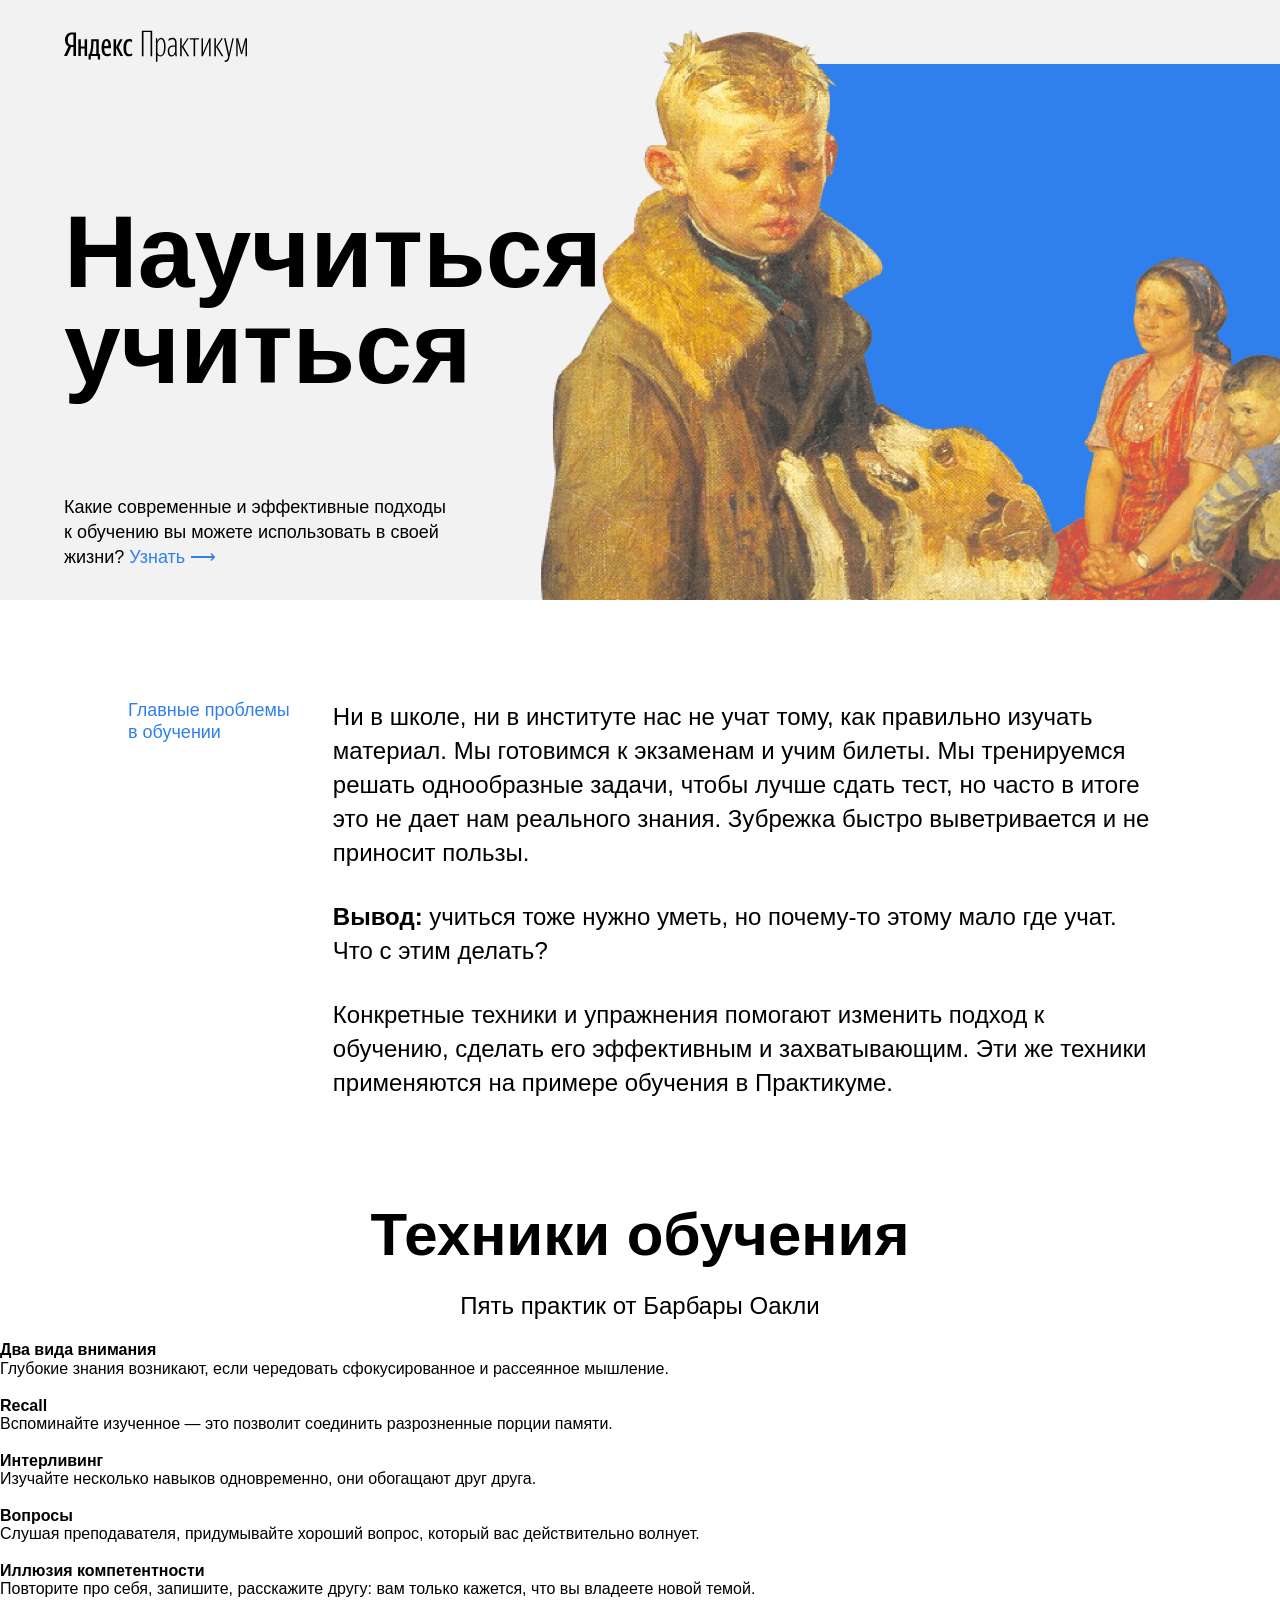
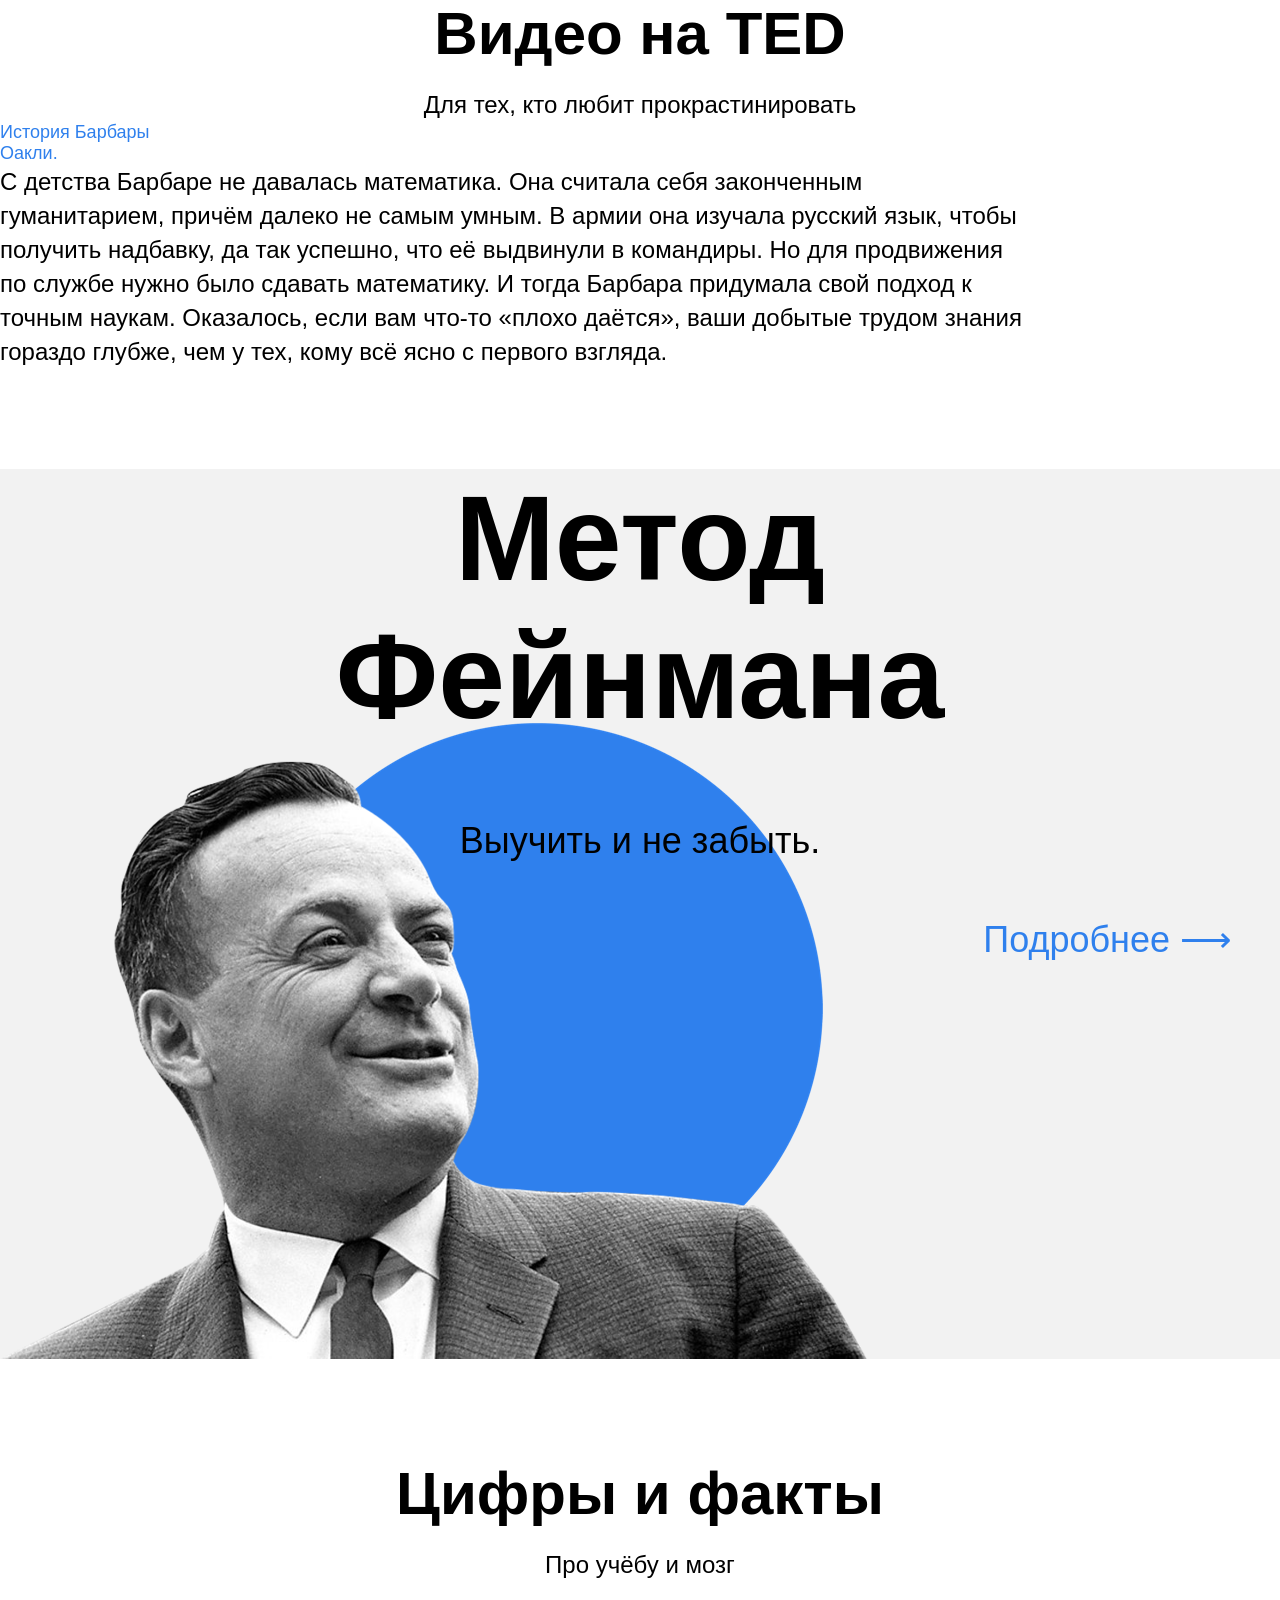
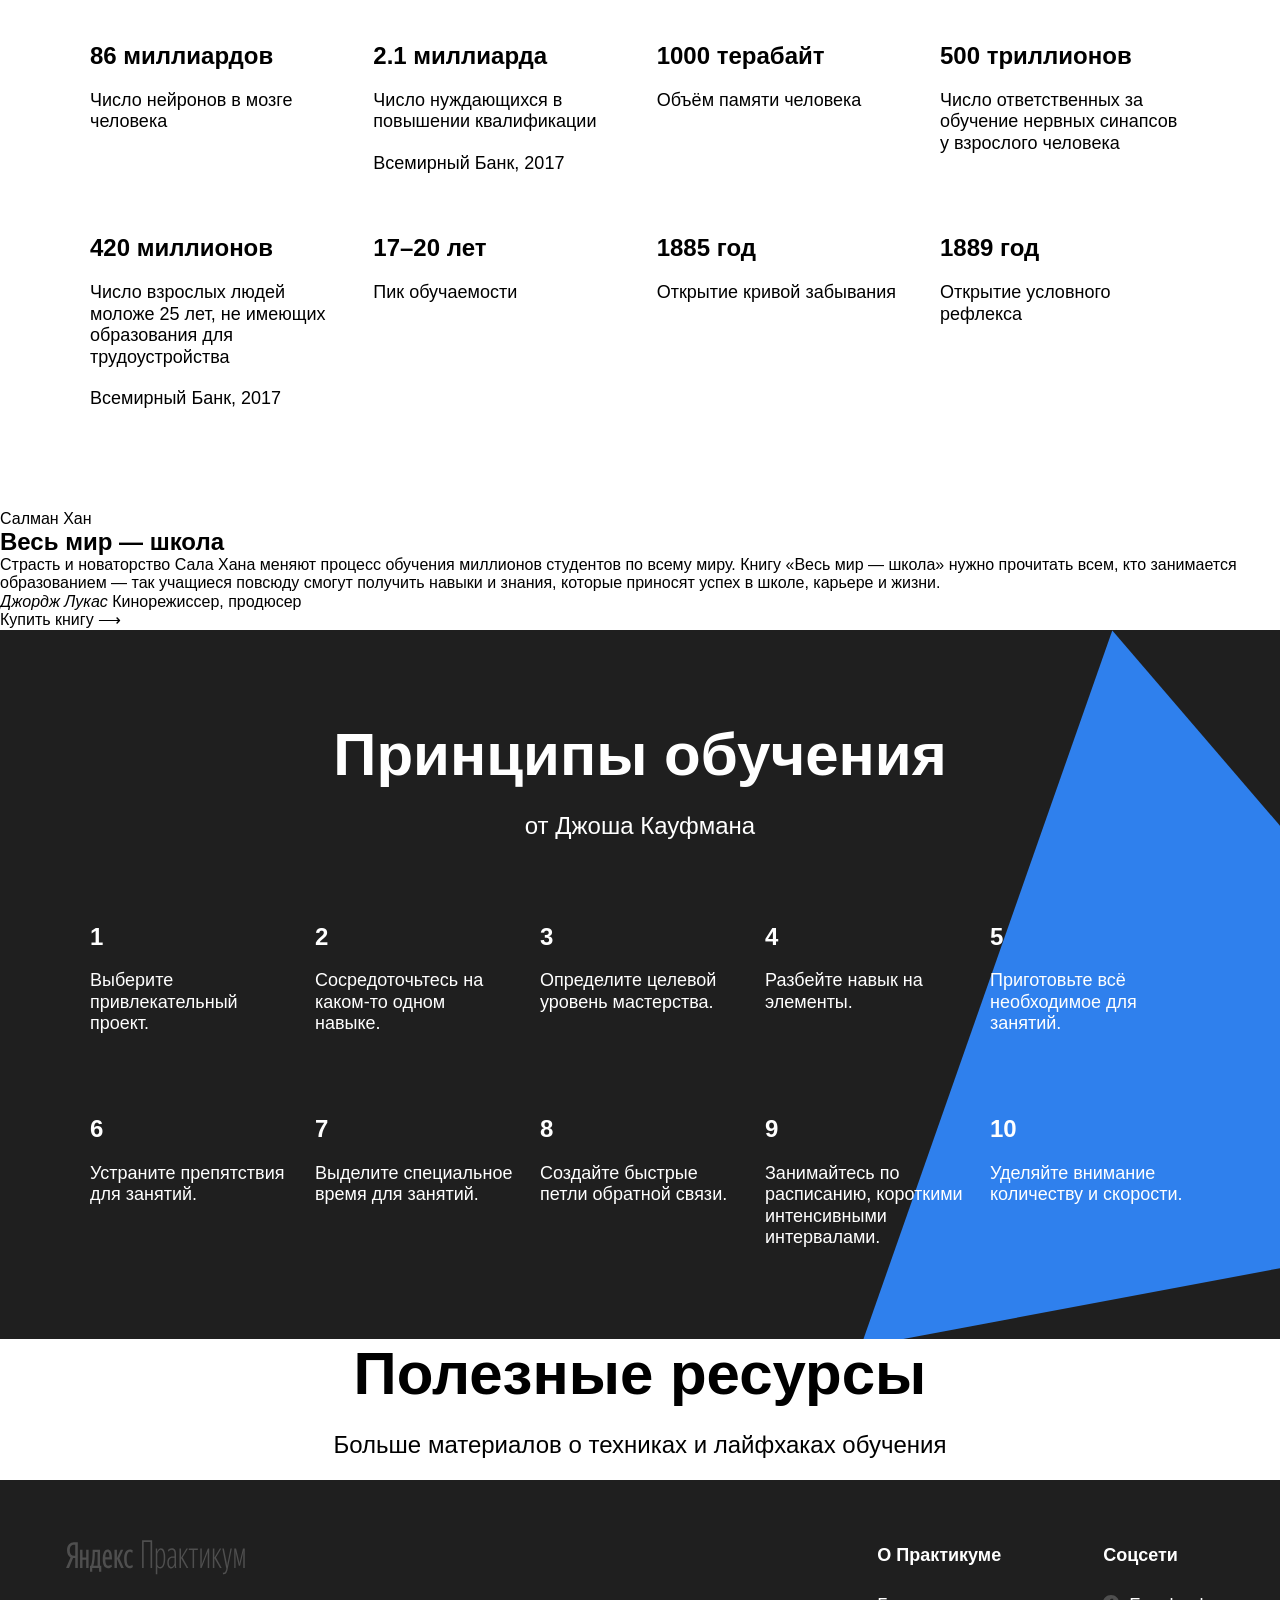
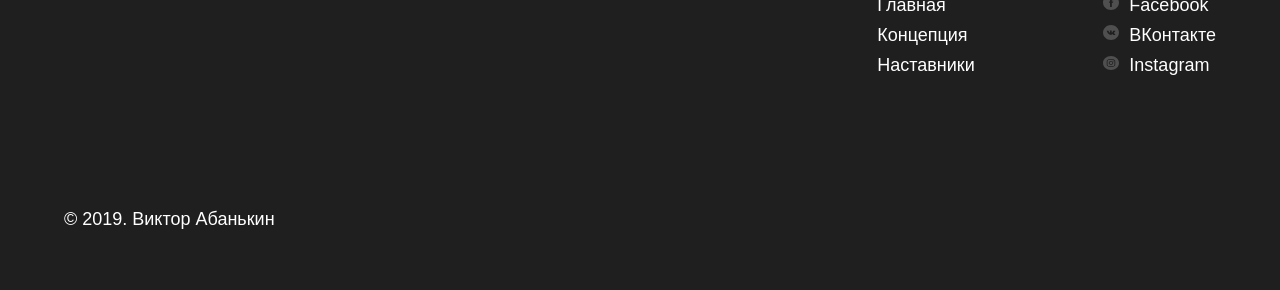
==== commit fab2d2b7: "Накидал скелет залил картинки" ====
--- a/index.html
+++ b/index.html
@@ -31,45 +31,50 @@
           </div>
         </div> 
       </section>
-      <section class="digits">
-        <h2 class="section-title">Цифры и факты</h2>
-        <h3 class="section-subtitle">Про учёбу и мозг</h3>
-        <div class="table">
-          <div class="table__cell">
-            <h4 class="table__heading">86 миллиардов</h4>
-            <p class="table__text">Число нейронов в мозге человека</p>
-          </div>
-          <div class="table__cell">
-            <h4 class="table__heading">2.1 миллиарда</h4>
-            <p class="table__text">Число нуждающихся в повышении квалификации</p>
-            <p class="table__text">Всемирный Банк, 2017</p>
-          </div>
-          <div class="table__cell">
-            <h4 class="table__heading">1000 терабайт</h4>
-            <p class="table__text">Объём памяти человека</p>
-          </div>
-          <div class="table__cell">
-            <h4 class="table__heading">500 триллионов</h4>
-            <p class="table__text">Число ответственных за обучение нервных синапсов у взрослого человека</p>
-          </div>
-          <div class="table__cell">
-            <h4 class="table__heading">420 миллионов</h4>
-            <p class="table__text">Число взрослых людей моложе 25 лет, не имеющих образования для трудоустройства</p>
-            <p class="table__text">Всемирный Банк, 2017</p>
-          </div>
-          <div class="table__cell">
-            <h4 class="table__heading">17–20 лет</h4>
-            <p class="table__text">Пик обучаемости</p>
-          </div>
-          <div class="table__cell">
-            <h4 class="table__heading">1885 год</h4>
-            <p class="table__text">Открытие кривой забывания</p>
-          </div>
-          <div class="table__cell">
-            <h4 class="table__heading">1889 год</h4>
-            <p class="table__text">Открытие условного рефлекса</p>
-          </div>
-        </div>
+      <section class="techniques">
+        <h2 class="section-title">Техники обучения</h2>
+        <h3 class="section-subtitle">Пять практик от Барбары Оакли</h3>
+        <div class="cards">
+          <div class="cards__item">
+            <img src="" alt="" class="cards__image">
+            <h4 class="cards__title">Два вида внимания</h4>
+            <p class="cards__description">Глубокие знания возникают, если чередовать сфокусированное и рассеянное мышление.</p>
+          </div>
+          <div class="cards__item">
+            <img src="" alt="" class="cards__image">
+            <h4 class="cards__title">Recall</h4>
+            <p class="cards__description">Вспоминайте изученное — это позволит соединить разрозненные порции памяти.</p>
+          </div>
+          <div class="cards__item">
+            <img src="" alt="" class="cards__image">
+            <h4 class="cards__title">Интерливинг</h4>
+            <p class="cards__description">Изучайте несколько навыков одновременно, они обогащают друг друга.</p>
+          </div>
+          <div class="cards__item">
+            <img src="" alt="" class="cards__image">
+            <h4 class="cards__title">Вопросы</h4>
+            <p class="cards__description">Слушая преподавателя, придумывайте хороший вопрос, который вас действительно волнует.</p>
+          </div>
+          <div class="cards__item">
+            <img src="" alt="" class="cards__image">
+            <h4 class="cards__title">Иллюзия компетентности</h4>
+            <p class="cards__description">Повторите про себя, запишите, расскажите другу: вам только кажется, что вы владеете новой темой.</p>
+          </div>
+        </div>
+      </section>
+      <section class="video">
+        <h2 class="section-title">Видео нa TED</h2>
+        <h3 class="section-subtitle">Для тех, кто любит прокрастинировать</h3>
+        <div class="video__iframes">
+          <div class="video__frame"></div>
+          <div class="video__frame"></div>
+        </div>
+      </section>
+      <section class="oakley">
+        <h2 class="two-columns__brief">История Барбары Оакли.</h2>
+          <div class="two-columns__main-text">
+            <p class="two-columns__paragraph">С детства Барбаре не давалась математика. Она считала себя законченным гуманитарием, причём далеко не самым умным. В армии она изучала русский язык, чтобы получить надбавку, да так успешно, что её выдвинули в командиры. Но для продвижения по службе нужно было сдавать математику. И тогда Барбара придумала свой подход к точным наукам. Оказалось, если вам что-то «плохо даётся», ваши добытые трудом знания гораздо глубже, чем у тех, кому всё ясно с первого взгляда.</p>
+          </div>
       </section>
       <section class="feynman">
         <h2 class="feynman__title">Метод Фейнмана</h2>
@@ -77,6 +82,59 @@
         <a class="feynman__link" href="https://www.google.com/search?q=%D0%BC%D0%B5%D1%82%D0%BE%D0%B4+%D1%84%D0%B5%D0%B9%D0%BD%D0%BC%D0%B0%D0%BD%D0%B0&oq=%D0%BC%D0%B5%D1%82%D0%BE%D0%B4+%D1%84%D0%B5%D0%B9&aqs=chrome.0.0i512j69i57j0i512l8.5415j0j7&sourceid=chrome&ie=UTF-8>">Подробнее &#10230;</a>
         <img class="feynman__main-illustration" src=".\images\feynman.png" alt="Ри́чард Фи́ллипс Фе́йнман">
       </section>
+      <section class="digits">
+        <h2 class="section-title">Цифры и факты</h2>
+        <h3 class="section-subtitle">Про учёбу и мозг</h3>
+        <div class="table">
+          <div class="table__cell">
+            <h4 class="table__heading">86 миллиардов</h4>
+            <p class="table__text">Число нейронов в мозге человека</p>
+          </div>
+          <div class="table__cell">
+            <h4 class="table__heading">2.1 миллиарда</h4>
+            <p class="table__text">Число нуждающихся в повышении квалификации</p>
+            <p class="table__text">Всемирный Банк, 2017</p>
+          </div>
+          <div class="table__cell">
+            <h4 class="table__heading">1000 терабайт</h4>
+            <p class="table__text">Объём памяти человека</p>
+          </div>
+          <div class="table__cell">
+            <h4 class="table__heading">500 триллионов</h4>
+            <p class="table__text">Число ответственных за обучение нервных синапсов у взрослого человека</p>
+          </div>
+          <div class="table__cell">
+            <h4 class="table__heading">420 миллионов</h4>
+            <p class="table__text">Число взрослых людей моложе 25 лет, не имеющих образования для трудоустройства</p>
+            <p class="table__text">Всемирный Банк, 2017</p>
+          </div>
+          <div class="table__cell">
+            <h4 class="table__heading">17–20 лет</h4>
+            <p class="table__text">Пик обучаемости</p>
+          </div>
+          <div class="table__cell">
+            <h4 class="table__heading">1885 год</h4>
+            <p class="table__text">Открытие кривой забывания</p>
+          </div>
+          <div class="table__cell">
+            <h4 class="table__heading">1889 год</h4>
+            <p class="table__text">Открытие условного рефлекса</p>
+          </div>
+        </div>
+      </section>
+      <section class="khan">
+        <div class="khan__container">
+          <span class="khan__author">Салман Хан</span>
+          <h2 class="khan__title">Весь мир — школа</h2>
+          <blockquote class="khan__quote">Страсть и новаторство Сала Хана меняют процесс обучения миллионов студентов по всему миру. Книгу «Весь мир — школа» нужно прочитать всем, кто занимается образованием — так учащиеся повсюду смогут получить навыки и знания, которые приносят успех в школе, карьере и жизни.</blockquote>
+          <cite class="khan__quote-author">Джордж Лукас</cite>
+          <span class="khan__quote-author-subline">Кинорежиссер, продюсер</span>
+          <div class="khan__book-container">
+           <div class="khan__book-pic"></div>
+           <a class="khan__buy-link" href="https://www.ozon.ru/product/ves-mir-shkola-preobrazovannoe-obrazovanie-162999126/?sh=LqMymQAAAA">Купить книгу &#10230;</a>
+          </div>
+        </div>
+      </section>
       <section class="kaufman">
         <h2 class="section-title">Принципы обучения</h2>
         <h3 class="section-subtitle">от Джоша Кауфмана</h3>
@@ -123,6 +181,16 @@
           </div>
         </div>
        <div class="kaufman__triangle"></div>
+      </section>
+      <section class="resources">
+        <h2 class="section-title">Полезные ресурсы</h2>
+        <h3 class="section-subtitle">Больше материалов о техниках и лайфхаках обучения</h3>
+        <div class="resources__logo-zone">
+         <img class="resources__logo" src="">
+         <img class="resources__logo" src="">
+         <img class="resources__logo" src="">
+         <img class="resources__logo" src="">
+        </div> 
       </section>
      </div>
      <footer class="footer">
--- a/styles/style.css
+++ b/styles/style.css
@@ -157,7 +157,7 @@
 
 .table {
     width: 1100px;
-    margin: 0 auto 100px auto;
+    margin: 0 auto 0 auto;
     
     display: flex;
     justify-content: space-between;
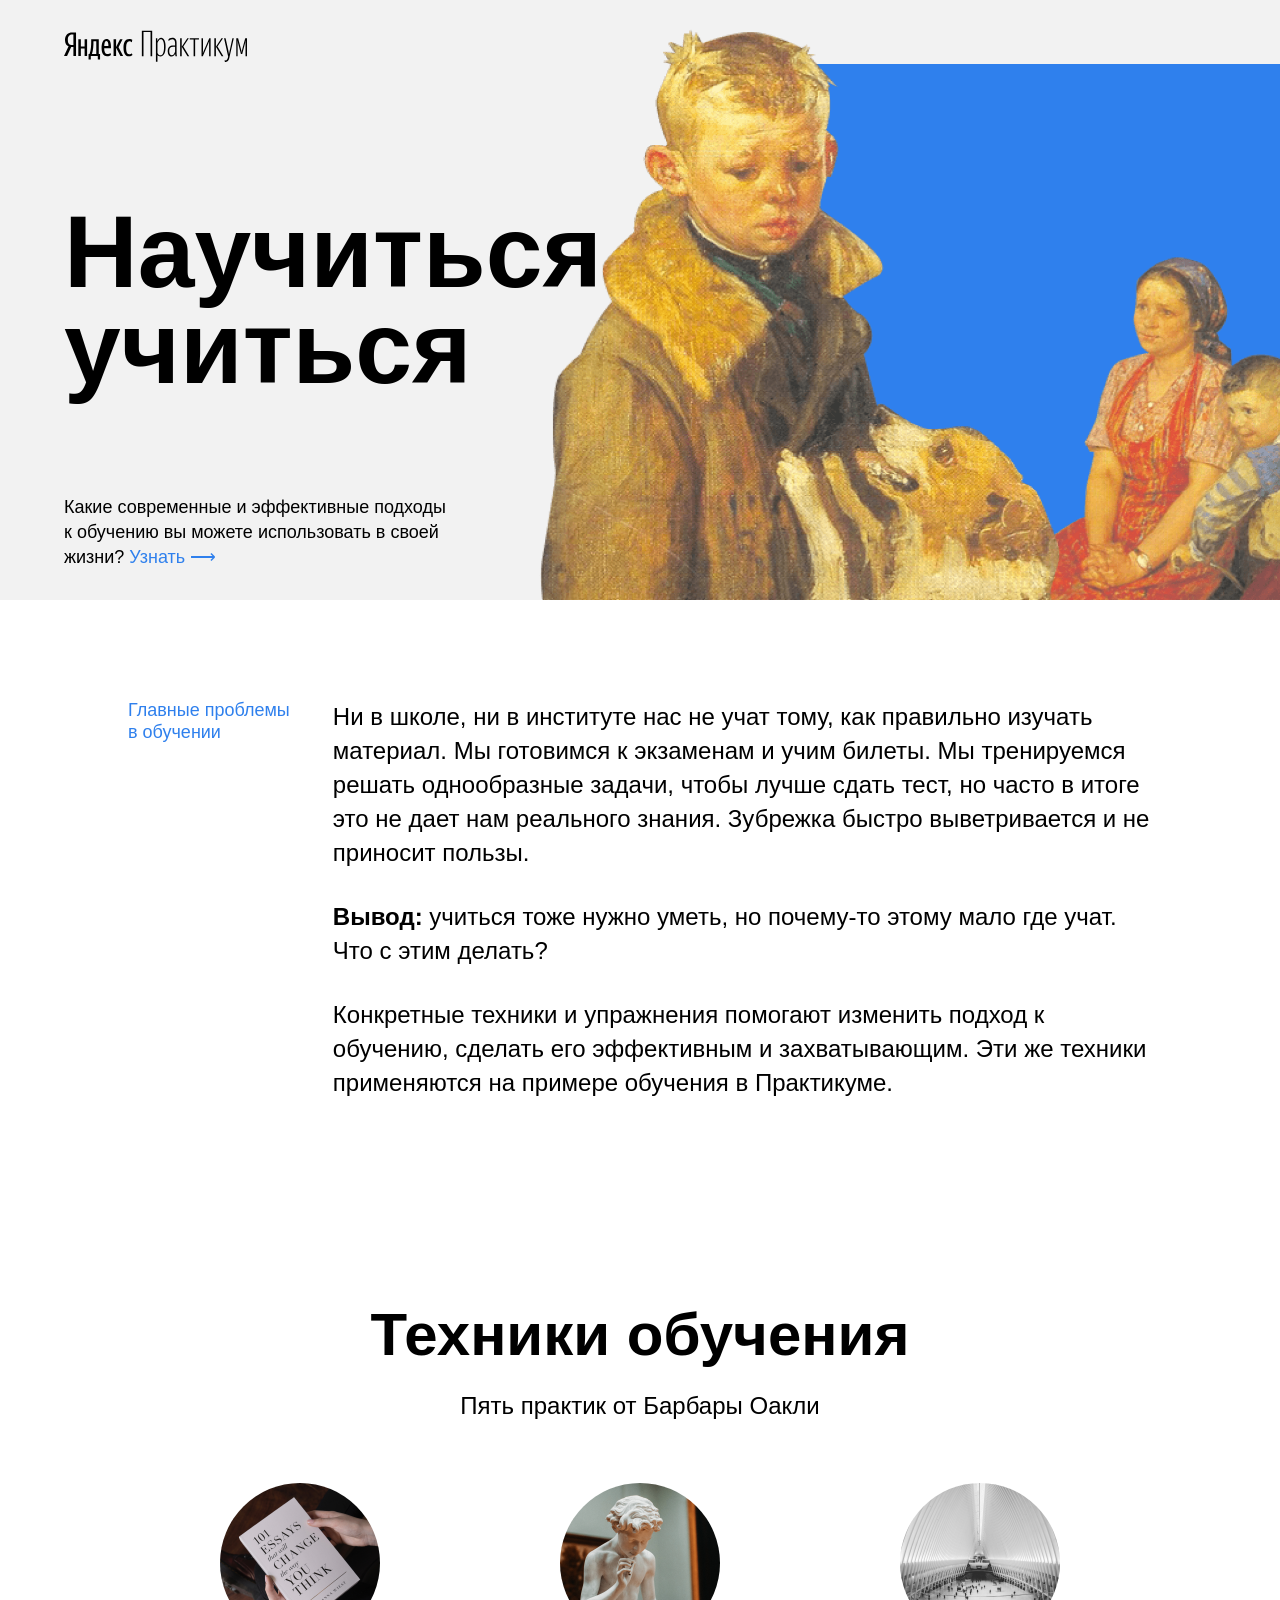
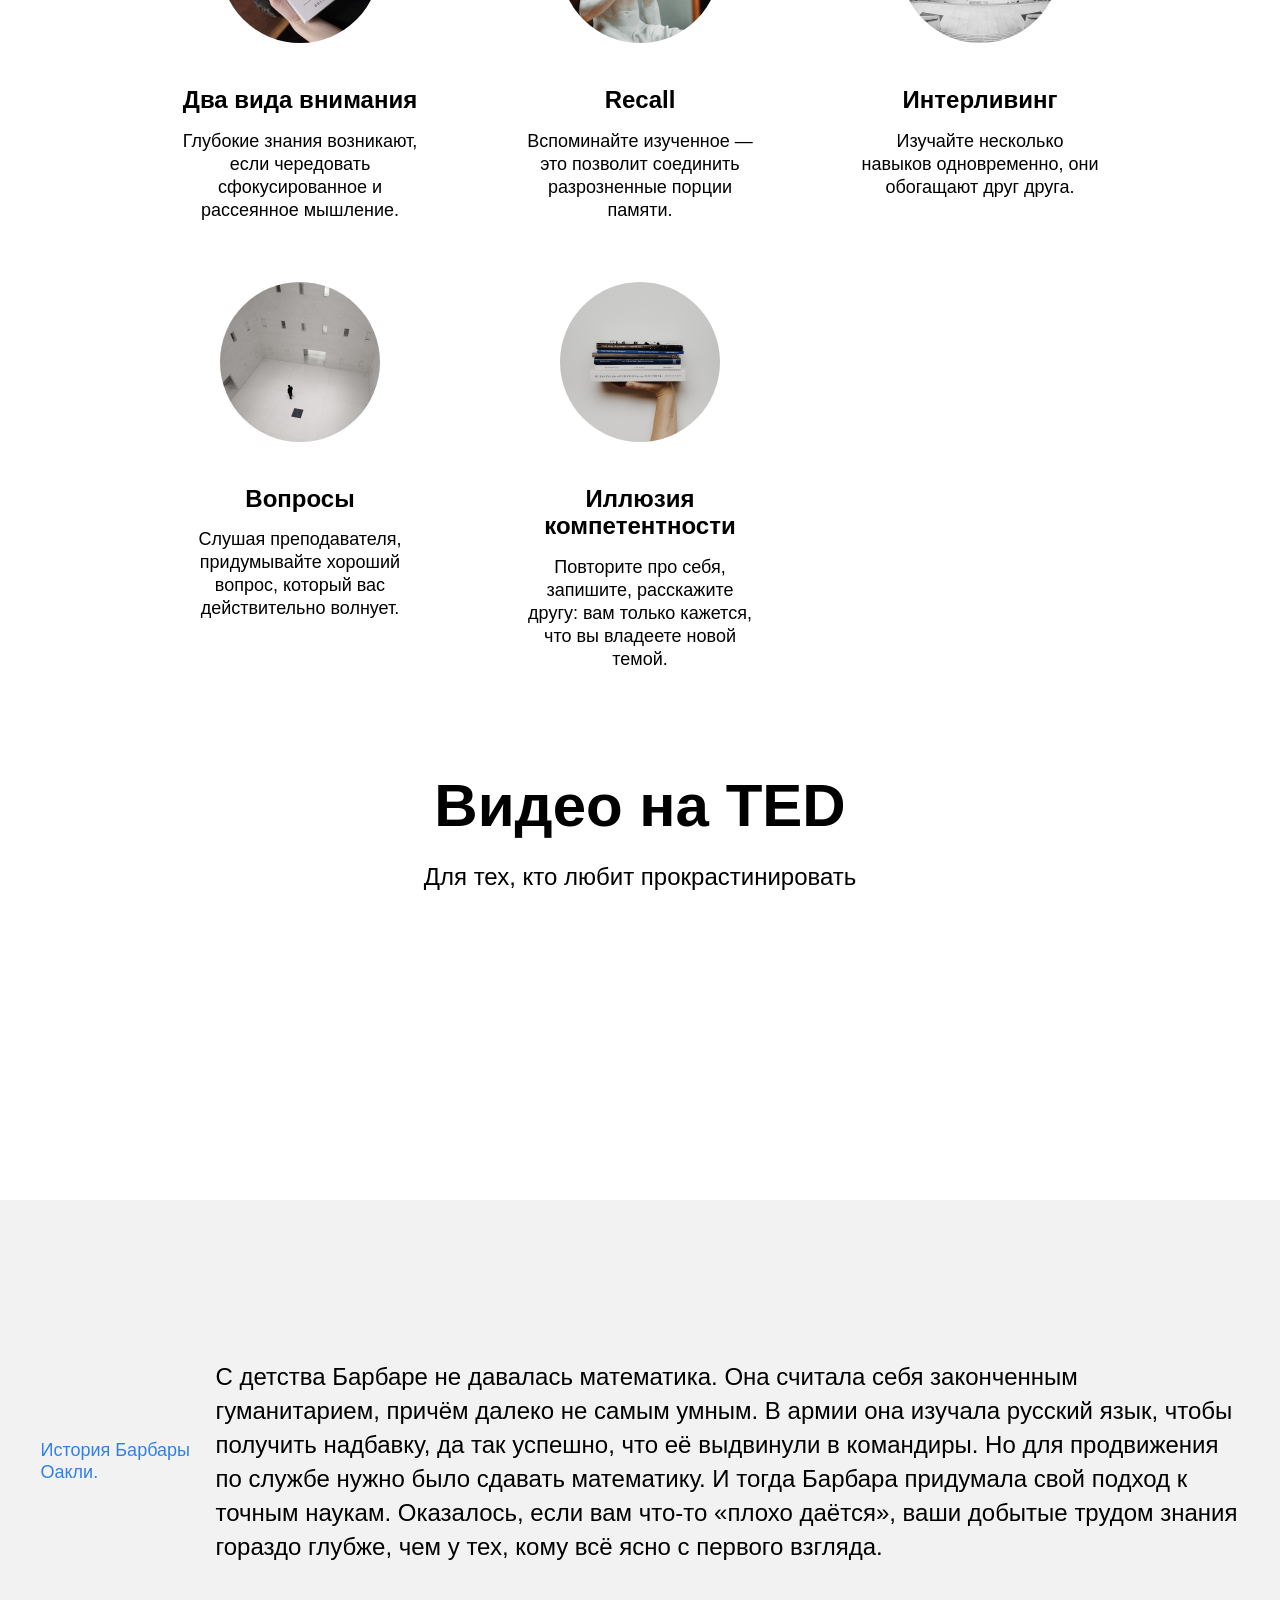
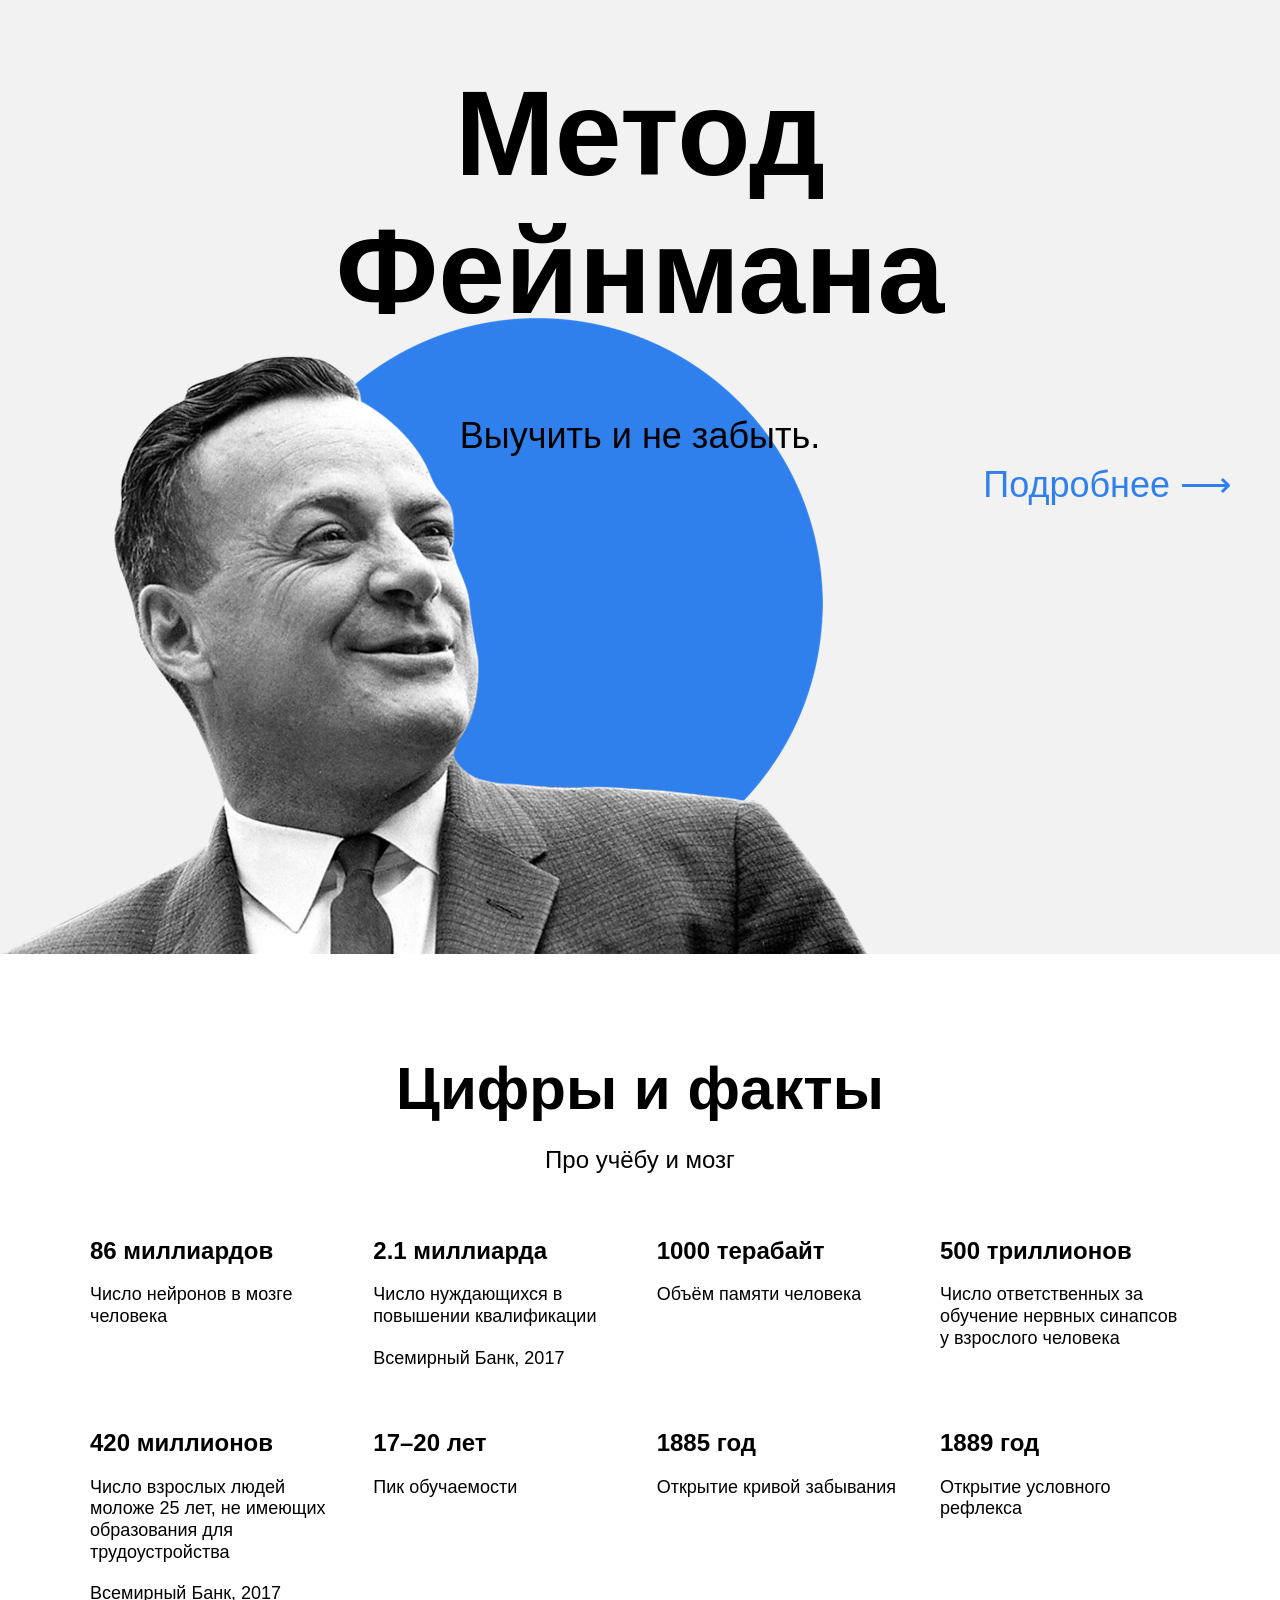
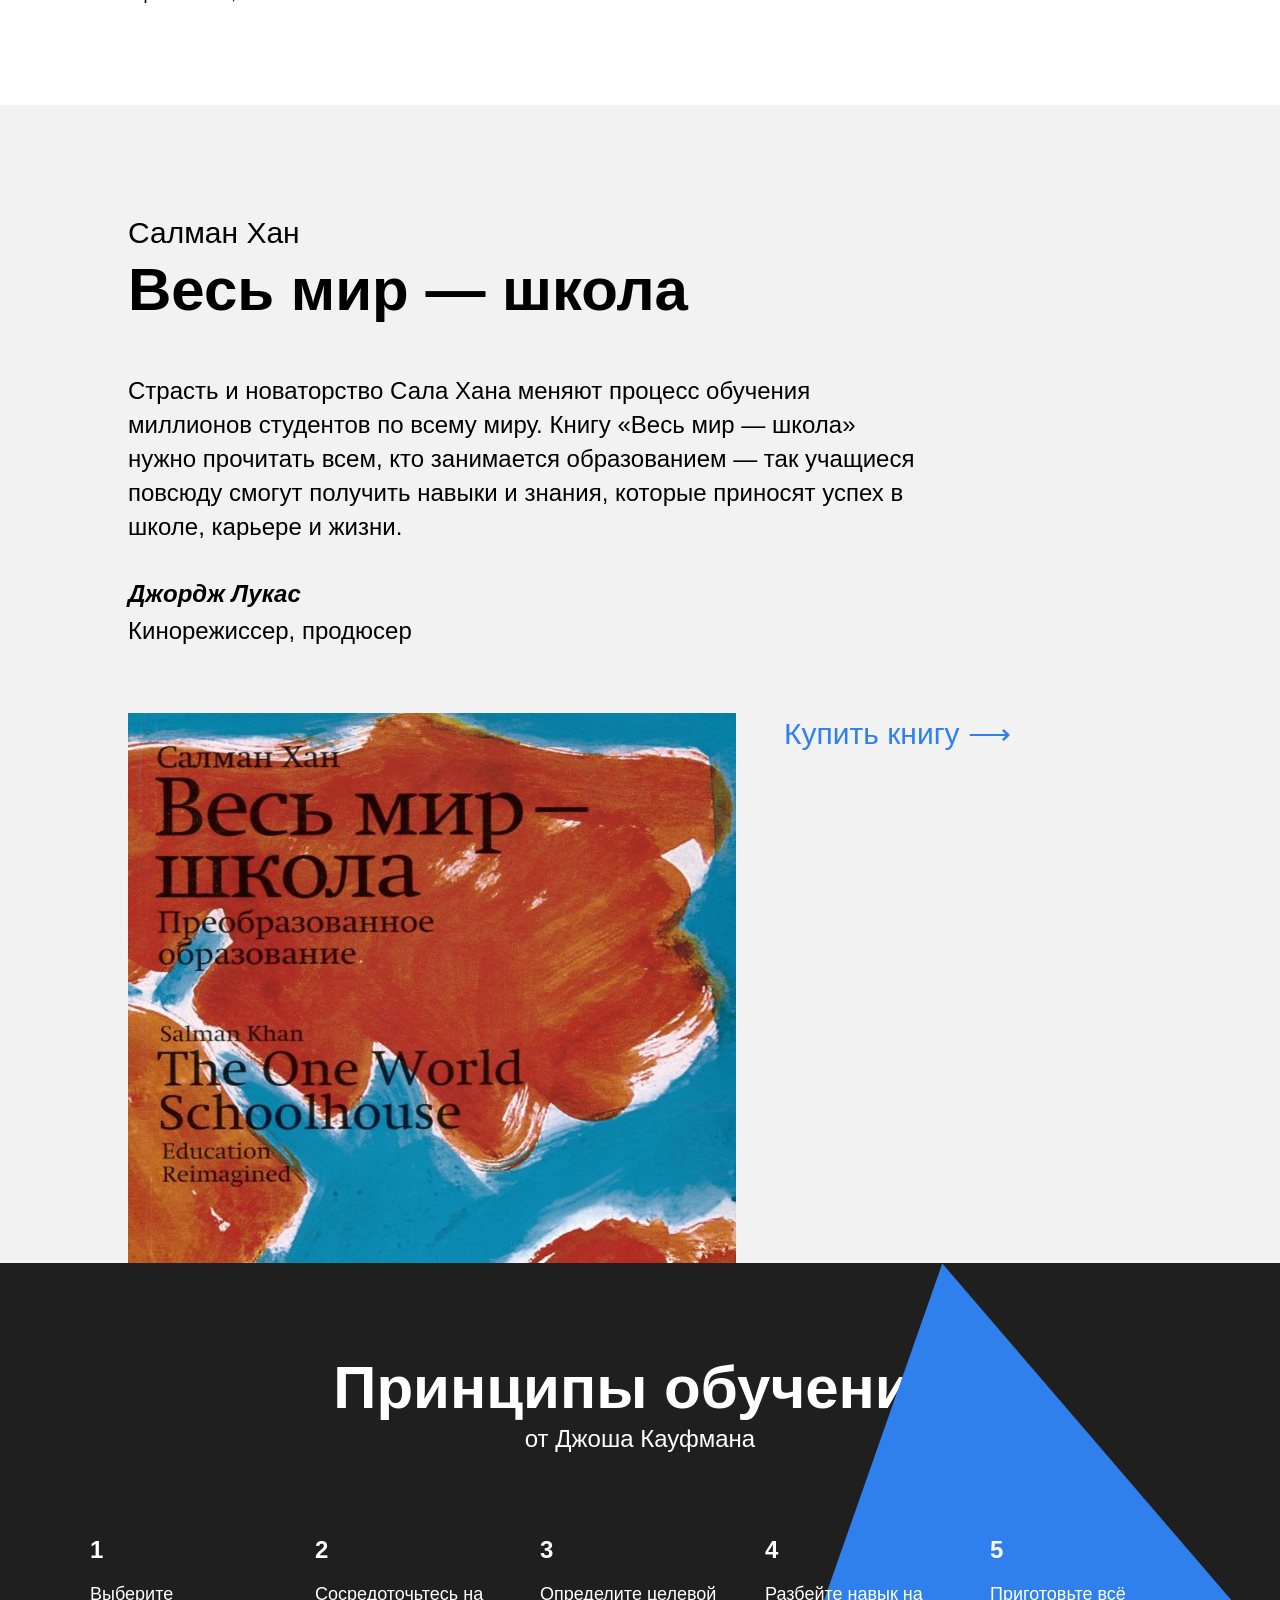
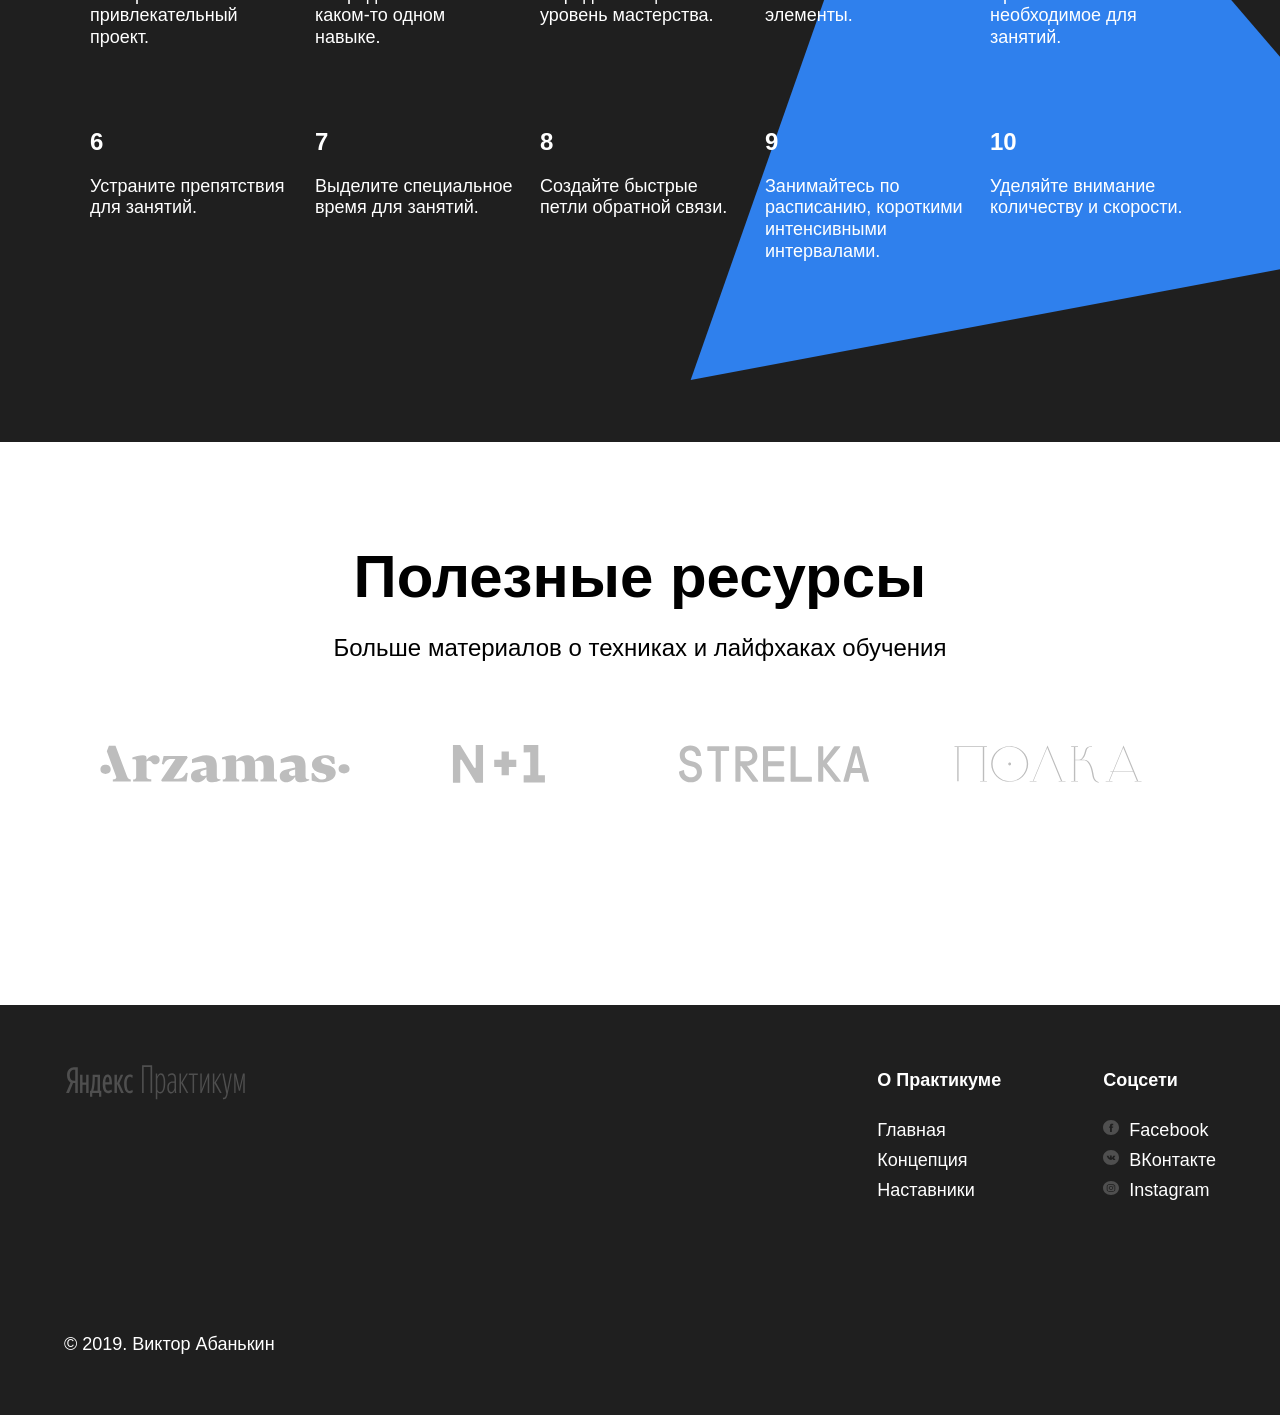
==== commit 5748c3d2: "Сделал анимации. Перетащил индекс чтобы на пейджс все работало" ====
--- a/index.html
+++ b/index.html
@@ -1,223 +1,223 @@
-<!DOCTYPE html>
-<html lang="ru">
-  <head>
-    <meta charset="UTF-8">
-    <meta name="viewport" content="width=device-width, initial-scale=1.0">
-    <link rel="stylesheet" href="./styles/normalize.css">
-    <link rel="stylesheet" href="./styles/style.css">
-    <title>Научиться учиться</title>
-  </head>
-  <body class="page">
-     <header class="header">
-       <img class="logo logo_place_header" src=".\images\logo_place_header.svg">
-       <div class="header__square-pic"></div>
-       <img class="header__main-illustration" src=".\images\header-image.png" alt="Фёдор Павлович Решетников "Опять двойка"">
-       <h1 class="header__title">Научиться учиться</h1>
-       <p class="header__subtitle">Какие современные и эффективные подходы к обучению вы можете использовать в своей жизни?
-         <a class="header__link" href="https://www.google.com/">Узнать &#10230;</a>
-       </p>
-     </header>
-     <div class="content">
-      <section class="description">
-        <div class="two-columns">
-          <h2 class="two-columns__brief">Главные проблемы в обучении</h2>
-          <div class="two-columns__main-text">
-            <p class="two-columns__paragraph">Ни в школе, ни в институте нас не учат тому, как правильно изучать материал. Мы готовимся к экзаменам и учим билеты. Мы тренируемся решать однообразные задачи, чтобы лучше сдать тест, но часто в итоге это не дает нам реального знания. Зубрежка быстро выветривается и не приносит пользы.</p>
-            <p class="two-columns__paragraph">
-              <span class="two-columns__span-accent">Вывод:</span>
-               учиться тоже нужно уметь, но почему-то этому мало где учат. Что с этим делать?
-            </p>
-            <p class="two-columns__paragraph">Конкретные техники и упражнения помогают изменить подход к обучению, сделать его эффективным и захватывающим. Эти же техники применяются на примере обучения в Практикуме.</p>
-          </div>
-        </div> 
-      </section>
-      <section class="techniques">
-        <h2 class="section-title">Техники обучения</h2>
-        <h3 class="section-subtitle">Пять практик от Барбары Оакли</h3>
-        <div class="cards">
-          <div class="cards__item">
-            <img src="" alt="" class="cards__image">
-            <h4 class="cards__title">Два вида внимания</h4>
-            <p class="cards__description">Глубокие знания возникают, если чередовать сфокусированное и рассеянное мышление.</p>
-          </div>
-          <div class="cards__item">
-            <img src="" alt="" class="cards__image">
-            <h4 class="cards__title">Recall</h4>
-            <p class="cards__description">Вспоминайте изученное — это позволит соединить разрозненные порции памяти.</p>
-          </div>
-          <div class="cards__item">
-            <img src="" alt="" class="cards__image">
-            <h4 class="cards__title">Интерливинг</h4>
-            <p class="cards__description">Изучайте несколько навыков одновременно, они обогащают друг друга.</p>
-          </div>
-          <div class="cards__item">
-            <img src="" alt="" class="cards__image">
-            <h4 class="cards__title">Вопросы</h4>
-            <p class="cards__description">Слушая преподавателя, придумывайте хороший вопрос, который вас действительно волнует.</p>
-          </div>
-          <div class="cards__item">
-            <img src="" alt="" class="cards__image">
-            <h4 class="cards__title">Иллюзия компетентности</h4>
-            <p class="cards__description">Повторите про себя, запишите, расскажите другу: вам только кажется, что вы владеете новой темой.</p>
-          </div>
-        </div>
-      </section>
-      <section class="video">
-        <h2 class="section-title">Видео нa TED</h2>
-        <h3 class="section-subtitle">Для тех, кто любит прокрастинировать</h3>
-        <div class="video__iframes">
-          <div class="video__frame"></div>
-          <div class="video__frame"></div>
-        </div>
-      </section>
-      <section class="oakley">
-        <h2 class="two-columns__brief">История Барбары Оакли.</h2>
-          <div class="two-columns__main-text">
-            <p class="two-columns__paragraph">С детства Барбаре не давалась математика. Она считала себя законченным гуманитарием, причём далеко не самым умным. В армии она изучала русский язык, чтобы получить надбавку, да так успешно, что её выдвинули в командиры. Но для продвижения по службе нужно было сдавать математику. И тогда Барбара придумала свой подход к точным наукам. Оказалось, если вам что-то «плохо даётся», ваши добытые трудом знания гораздо глубже, чем у тех, кому всё ясно с первого взгляда.</p>
-          </div>
-      </section>
-      <section class="feynman">
-        <h2 class="feynman__title">Метод Фейнмана</h2>
-        <h3 class="feynman__subtitle">Выучить и не забыть.</h3>
-        <a class="feynman__link" href="https://www.google.com/search?q=%D0%BC%D0%B5%D1%82%D0%BE%D0%B4+%D1%84%D0%B5%D0%B9%D0%BD%D0%BC%D0%B0%D0%BD%D0%B0&oq=%D0%BC%D0%B5%D1%82%D0%BE%D0%B4+%D1%84%D0%B5%D0%B9&aqs=chrome.0.0i512j69i57j0i512l8.5415j0j7&sourceid=chrome&ie=UTF-8>">Подробнее &#10230;</a>
-        <img class="feynman__main-illustration" src=".\images\feynman.png" alt="Ри́чард Фи́ллипс Фе́йнман">
-      </section>
-      <section class="digits">
-        <h2 class="section-title">Цифры и факты</h2>
-        <h3 class="section-subtitle">Про учёбу и мозг</h3>
-        <div class="table">
-          <div class="table__cell">
-            <h4 class="table__heading">86 миллиардов</h4>
-            <p class="table__text">Число нейронов в мозге человека</p>
-          </div>
-          <div class="table__cell">
-            <h4 class="table__heading">2.1 миллиарда</h4>
-            <p class="table__text">Число нуждающихся в повышении квалификации</p>
-            <p class="table__text">Всемирный Банк, 2017</p>
-          </div>
-          <div class="table__cell">
-            <h4 class="table__heading">1000 терабайт</h4>
-            <p class="table__text">Объём памяти человека</p>
-          </div>
-          <div class="table__cell">
-            <h4 class="table__heading">500 триллионов</h4>
-            <p class="table__text">Число ответственных за обучение нервных синапсов у взрослого человека</p>
-          </div>
-          <div class="table__cell">
-            <h4 class="table__heading">420 миллионов</h4>
-            <p class="table__text">Число взрослых людей моложе 25 лет, не имеющих образования для трудоустройства</p>
-            <p class="table__text">Всемирный Банк, 2017</p>
-          </div>
-          <div class="table__cell">
-            <h4 class="table__heading">17–20 лет</h4>
-            <p class="table__text">Пик обучаемости</p>
-          </div>
-          <div class="table__cell">
-            <h4 class="table__heading">1885 год</h4>
-            <p class="table__text">Открытие кривой забывания</p>
-          </div>
-          <div class="table__cell">
-            <h4 class="table__heading">1889 год</h4>
-            <p class="table__text">Открытие условного рефлекса</p>
-          </div>
-        </div>
-      </section>
-      <section class="khan">
-        <div class="khan__container">
-          <span class="khan__author">Салман Хан</span>
-          <h2 class="khan__title">Весь мир — школа</h2>
-          <blockquote class="khan__quote">Страсть и новаторство Сала Хана меняют процесс обучения миллионов студентов по всему миру. Книгу «Весь мир — школа» нужно прочитать всем, кто занимается образованием — так учащиеся повсюду смогут получить навыки и знания, которые приносят успех в школе, карьере и жизни.</blockquote>
-          <cite class="khan__quote-author">Джордж Лукас</cite>
-          <span class="khan__quote-author-subline">Кинорежиссер, продюсер</span>
-          <div class="khan__book-container">
-           <div class="khan__book-pic"></div>
-           <a class="khan__buy-link" href="https://www.ozon.ru/product/ves-mir-shkola-preobrazovannoe-obrazovanie-162999126/?sh=LqMymQAAAA">Купить книгу &#10230;</a>
-          </div>
-        </div>
-      </section>
-      <section class="kaufman">
-        <h2 class="section-title">Принципы обучения</h2>
-        <h3 class="section-subtitle">от Джоша Кауфмана</h3>
-        <div class="table table_theme_dark">
-          <div class="table__cell table__cell_theme_dark">
-            <span class="table__heading table__heading_theme_dark">1</span>
-            <div class="table__text table__text_theme_dark">Выберите привлекательный проект.</div>
-          </div>
-          <div class="table__cell table__cell_theme_dark">
-            <span class="table__heading table__heading_theme_dark">2</span>
-            <div class="table__text table__text_theme_dark">Сосредоточьтесь на каком-то одном навыке.</div>
-          </div>
-          <div class="table__cell table__cell_theme_dark">
-            <span class="table__heading table__heading_theme_dark">3</span>
-            <div class="table__text table__text_theme_dark">Определите целевой уровень мастерства.</div>
-          </div>
-          <div class="table__cell table__cell_theme_dark">
-            <span class="table__heading table__heading_theme_dark">4</span>
-            <div class="table__text table__text_theme_dark">Разбейте навык на элементы.</div>
-          </div>
-          <div class="table__cell table__cell_theme_dark">
-            <span class="table__heading table__heading_theme_dark">5</span>
-            <div class="table__text table__text_theme_dark">Приготовьте всё необходимое для занятий.</div>
-          </div>
-          <div class="table__cell table__cell_theme_dark">
-            <span class="table__heading table__heading_theme_dark">6</span>
-            <div class="table__text table__text_theme_dark">Устраните препятствия для занятий.</div>
-          </div>
-          <div class="table__cell table__cell_theme_dark">
-            <span class="table__heading table__heading_theme_dark">7</span>
-            <div class="table__text table__text_theme_dark">Выделите специальное время для занятий.</div>
-          </div>
-          <div class="table__cell table__cell_theme_dark">
-            <span class="table__heading table__heading_theme_dark">8</span>
-            <div class="table__text table__text_theme_dark">Создайте быстрые петли обратной связи.</div>
-          </div>
-          <div class="table__cell table__cell_theme_dark">
-            <span class="table__heading table__heading_theme_dark">9</span>
-            <div class="table__text table__text_theme_dark">Занимайтесь по расписанию, короткими интенсивными интервалами.</div>
-          </div>
-          <div class="table__cell table__cell_theme_dark">
-            <span class="table__heading table__heading_theme_dark">10</span>
-            <div class="table__text table__text_theme_dark">Уделяйте внимание количеству и скорости.</div>
-          </div>
-        </div>
-       <div class="kaufman__triangle"></div>
-      </section>
-      <section class="resources">
-        <h2 class="section-title">Полезные ресурсы</h2>
-        <h3 class="section-subtitle">Больше материалов о техниках и лайфхаках обучения</h3>
-        <div class="resources__logo-zone">
-         <img class="resources__logo" src="">
-         <img class="resources__logo" src="">
-         <img class="resources__logo" src="">
-         <img class="resources__logo" src="">
-        </div> 
-      </section>
-     </div>
-     <footer class="footer">
-       <div class="footer__columns">
-         <div class="footer__column footer__column_content_copyright">
-          <img class="logo logo_place_footer" src=".\images\logo_place_footer.svg">
-          <div class="footer__author">&copy; 2019. Виктор Абанькин</div>
-         </div>
-         <div class="footer__column footer__column_content_info">
-          <div class="footer__column-heading">О Практикуме</div>
-          <a class="footer__column-links footer__column-link">Главная</a>
-          <a class="footer__column-links footer__column-link">Концепция</a>
-          <a class="footer__column-links footer__column-link">Наставники</a>
-         </div>
-         <div class="footer__column footer__column_content_social">
-          <div class="footer__column-heading">Соцсети</div>
-          <div class="footer__column-links footer__column-link">
-           <a  href="https://facebook.com/"><img class="footer__social-icon footer__column-link" src=".\images\facebook_color_white.svg">Facebook</a>
-          </div>
-          <div class="footer__column-links footer__column-link"> 
-           <a href="https://vk.com/"><img class="footer__social-icon footer__column-link" src=".\images\vk_color_white.svg">ВКонтакте</a>
-          </div>
-          <div class="footer__column-links footer__column-link">
-           <a href="https://instagram.com/"><img class="footer__social-icon footer__column-link" src=".\images\instagram_color_white.svg">Instagram</a>
-          </div> 
-         </div>
-        </div>
-     </footer>
-  </body>
-</html>
+<!DOCTYPE html>
+<html lang="ru">
+  <head>
+    <meta charset="UTF-8">
+    <meta name="viewport" content="width=device-width, initial-scale=1.0">
+    <link rel="stylesheet" href="./public/vendor/normalize.css">
+    <link rel="stylesheet" href="./public/pages/index.css">
+    <title>Научиться учиться</title>
+  </head>
+  <body class="page">
+     <header class="header">
+       <img class="logo logo_place_header" src="./images/logo_place_header.svg">
+       <div class="header__square-pic rotation"></div>
+       <img class="header__main-illustration" src="./images/header-image.png" alt="Фёдор Павлович Решетников "Опять двойка"">
+       <h1 class="header__title">Научиться учиться</h1>
+       <p class="header__subtitle">Какие современные и эффективные подходы к обучению вы можете использовать в своей жизни?
+         <a class="header__link" href="https://www.google.com/">Узнать &#10230;</a>
+       </p>
+     </header>
+     <div class="content">
+      <section class="description">
+        <div class="two-columns">
+          <h2 class="two-columns__brief">Главные проблемы в обучении</h2>
+          <div class="two-columns__main-text">
+            <p class="two-columns__paragraph">Ни в школе, ни в институте нас не учат тому, как правильно изучать материал. Мы готовимся к экзаменам и учим билеты. Мы тренируемся решать однообразные задачи, чтобы лучше сдать тест, но часто в итоге это не дает нам реального знания. Зубрежка быстро выветривается и не приносит пользы.</p>
+            <p class="two-columns__paragraph">
+              <span class="two-columns__span-accent">Вывод:</span>
+               учиться тоже нужно уметь, но почему-то этому мало где учат. Что с этим делать?
+            </p>
+            <p class="two-columns__paragraph">Конкретные техники и упражнения помогают изменить подход к обучению, сделать его эффективным и захватывающим. Эти же техники применяются на примере обучения в Практикуме.</p>
+          </div>
+        </div> 
+      </section>
+      <section class="techniques">
+        <h2 class="section-title">Техники обучения</h2>
+        <h3 class="section-subtitle">Пять практик от Барбары Оакли</h3>
+        <div class="cards">
+          <div class="cards__item">
+            <img src="./images/images_sprint-2/cards-attention.png" alt="Два вида внимания" class="cards__image">
+            <h4 class="cards__title">Два вида внимания</h4>
+            <p class="cards__description">Глубокие знания возникают, если чередовать сфокусированное и рассеянное мышление.</p>
+          </div>
+          <div class="cards__item">
+            <img src="./images/images_sprint-2/cards-recall.png" alt="Recall" class="cards__image">
+            <h4 class="cards__title">Recall</h4>
+            <p class="cards__description">Вспоминайте изученное — это позволит соединить разрозненные порции памяти.</p>
+          </div>
+          <div class="cards__item">
+            <img src="./images/images_sprint-2/cards-interliving.png" alt="Интерливинг" class="cards__image">
+            <h4 class="cards__title">Интерливинг</h4>
+            <p class="cards__description">Изучайте несколько навыков одновременно, они обогащают друг друга.</p>
+          </div>
+          <div class="cards__item">
+            <img src="./images/images_sprint-2/cards-question.png" alt="Вопросы" class="cards__image">
+            <h4 class="cards__title">Вопросы</h4>
+            <p class="cards__description">Слушая преподавателя, придумывайте хороший вопрос, который вас действительно волнует.</p>
+          </div>
+          <div class="cards__item">
+            <img src="./images/images_sprint-2/cards-competence.png" alt="Иллюзия компетентности" class="cards__image">
+            <h4 class="cards__title">Иллюзия компетентности</h4>
+            <p class="cards__description">Повторите про себя, запишите, расскажите другу: вам только кажется, что вы владеете новой темой.</p>
+          </div>
+        </div>
+      </section>
+      <section class="video">
+        <h2 class="section-title">Видео нa TED</h2>
+        <h3 class="section-subtitle">Для тех, кто любит прокрастинировать</h3>
+        <div class="video__iframes">
+          <iframe class="video__iframe" src="https://www.youtube.com/embed/arj7oStGLkU" title="YouTube video player" frameborder="0" allow="accelerometer; autoplay; clipboard-write; encrypted-media; gyroscope; picture-in-picture" allowfullscreen></iframe>
+          <iframe class="video__iframe" src="https://www.youtube.com/embed/5MgBikgcWnY" title="YouTube video player" frameborder="0" allow="accelerometer; autoplay; clipboard-write; encrypted-media; gyroscope; picture-in-picture" allowfullscreen></iframe>
+        </div>
+      </section>
+      <section class="oakley">
+        <h2 class="two-columns__brief">История Барбары Оакли.</h2>
+          <div class="two-columns__main-text">
+            <p class="two-columns__paragraph">С детства Барбаре не давалась математика. Она считала себя законченным гуманитарием, причём далеко не самым умным. В армии она изучала русский язык, чтобы получить надбавку, да так успешно, что её выдвинули в командиры. Но для продвижения по службе нужно было сдавать математику. И тогда Барбара придумала свой подход к точным наукам. Оказалось, если вам что-то «плохо даётся», ваши добытые трудом знания гораздо глубже, чем у тех, кому всё ясно с первого взгляда.</p>
+          </div>
+      </section>
+      <section class="feynman">
+        <h2 class="feynman__title">Метод Фейнмана</h2>
+        <h3 class="feynman__subtitle">Выучить и не забыть.</h3>
+        <a class="feynman__link" href="https://www.google.com/search?q=%D0%BC%D0%B5%D1%82%D0%BE%D0%B4+%D1%84%D0%B5%D0%B9%D0%BD%D0%BC%D0%B0%D0%BD%D0%B0&oq=%D0%BC%D0%B5%D1%82%D0%BE%D0%B4+%D1%84%D0%B5%D0%B9&aqs=chrome.0.0i512j69i57j0i512l8.5415j0j7&sourceid=chrome&ie=UTF-8>">Подробнее &#10230;</a>
+        <img class="feynman__main-illustration" src="./images/feynman.png" alt="Ри́чард Фи́ллипс Фе́йнман">
+      </section>
+      <section class="digits">
+        <h2 class="section-title">Цифры и факты</h2>
+        <h3 class="section-subtitle">Про учёбу и мозг</h3>
+        <div class="table">
+          <div class="table__cell">
+            <h4 class="table__heading">86 миллиардов</h4>
+            <p class="table__text">Число нейронов в мозге человека</p>
+          </div>
+          <div class="table__cell">
+            <h4 class="table__heading">2.1 миллиарда</h4>
+            <p class="table__text">Число нуждающихся в повышении квалификации</p>
+            <p class="table__text">Всемирный Банк, 2017</p>
+          </div>
+          <div class="table__cell">
+            <h4 class="table__heading">1000 терабайт</h4>
+            <p class="table__text">Объём памяти человека</p>
+          </div>
+          <div class="table__cell">
+            <h4 class="table__heading">500 триллионов</h4>
+            <p class="table__text">Число ответственных за обучение нервных синапсов у взрослого человека</p>
+          </div>
+          <div class="table__cell">
+            <h4 class="table__heading">420 миллионов</h4>
+            <p class="table__text">Число взрослых людей моложе 25 лет, не имеющих образования для трудоустройства</p>
+            <p class="table__text">Всемирный Банк, 2017</p>
+          </div>
+          <div class="table__cell">
+            <h4 class="table__heading">17–20 лет</h4>
+            <p class="table__text">Пик обучаемости</p>
+          </div>
+          <div class="table__cell">
+            <h4 class="table__heading">1885 год</h4>
+            <p class="table__text">Открытие кривой забывания</p>
+          </div>
+          <div class="table__cell">
+            <h4 class="table__heading">1889 год</h4>
+            <p class="table__text">Открытие условного рефлекса</p>
+          </div>
+        </div>
+      </section>
+      <section class="khan">
+        <div class="khan__container">
+          <span class="khan__author">Салман Хан</span>
+          <h2 class="khan__title">Весь мир — школа</h2>
+          <blockquote class="khan__quote">Страсть и новаторство Сала Хана меняют процесс обучения миллионов студентов по всему миру. Книгу «Весь мир — школа» нужно прочитать всем, кто занимается образованием — так учащиеся повсюду смогут получить навыки и знания, которые приносят успех в школе, карьере и жизни.</blockquote>
+          <cite class="khan__quote-author">Джордж Лукас</cite>
+          <span class="khan__quote-author-subline">Кинорежиссер, продюсер</span>
+          <div class="khan__book-container">
+           <img class="khan__book-pic" src="./images/images_sprint-2/khan-book.jpg" alt="Салман Хан Весь мир — школа">
+           <div><a class="khan__buy-link" href="https://www.ozon.ru/product/ves-mir-shkola-preobrazovannoe-obrazovanie-162999126/?sh=LqMymQAAAA">Купить книгу &#10230;</a></div>
+          </div>
+        </div>
+      </section>
+      <section class="kaufman">
+        <h2 class="section-title">Принципы обучения</h2>
+        <h3 class="section-subtitle">от Джоша Кауфмана</h3>
+        <div class="table table_theme_dark">
+          <div class="table__cell table__cell_theme_dark">
+            <span class="table__heading table__heading_theme_dark">1</span>
+            <div class="table__text table__text_theme_dark">Выберите привлекательный проект.</div>
+          </div>
+          <div class="table__cell table__cell_theme_dark">
+            <span class="table__heading table__heading_theme_dark">2</span>
+            <div class="table__text table__text_theme_dark">Сосредоточьтесь на каком-то одном навыке.</div>
+          </div>
+          <div class="table__cell table__cell_theme_dark">
+            <span class="table__heading table__heading_theme_dark">3</span>
+            <div class="table__text table__text_theme_dark">Определите целевой уровень мастерства.</div>
+          </div>
+          <div class="table__cell table__cell_theme_dark">
+            <span class="table__heading table__heading_theme_dark">4</span>
+            <div class="table__text table__text_theme_dark">Разбейте навык на элементы.</div>
+          </div>
+          <div class="table__cell table__cell_theme_dark">
+            <span class="table__heading table__heading_theme_dark">5</span>
+            <div class="table__text table__text_theme_dark">Приготовьте всё необходимое для занятий.</div>
+          </div>
+          <div class="table__cell table__cell_theme_dark">
+            <span class="table__heading table__heading_theme_dark">6</span>
+            <div class="table__text table__text_theme_dark">Устраните препятствия для занятий.</div>
+          </div>
+          <div class="table__cell table__cell_theme_dark">
+            <span class="table__heading table__heading_theme_dark">7</span>
+            <div class="table__text table__text_theme_dark">Выделите специальное время для занятий.</div>
+          </div>
+          <div class="table__cell table__cell_theme_dark">
+            <span class="table__heading table__heading_theme_dark">8</span>
+            <div class="table__text table__text_theme_dark">Создайте быстрые петли обратной связи.</div>
+          </div>
+          <div class="table__cell table__cell_theme_dark">
+            <span class="table__heading table__heading_theme_dark">9</span>
+            <div class="table__text table__text_theme_dark">Занимайтесь по расписанию, короткими интенсивными интервалами.</div>
+          </div>
+          <div class="table__cell table__cell_theme_dark">
+            <span class="table__heading table__heading_theme_dark">10</span>
+            <div class="table__text table__text_theme_dark">Уделяйте внимание количеству и скорости.</div>
+          </div>
+        </div>
+       <div class="kaufman__triangle rotation"></div>
+      </section>
+      <section class="resources">
+        <h2 class="section-title">Полезные ресурсы</h2>
+        <h3 class="section-subtitle">Больше материалов о техниках и лайфхаках обучения</h3>
+        <div class="resources__logo-zone">
+         <a href="https://arzamas.academy/"><img class="resources__logo" src="./images/images_sprint-2/logo/resources-arzamas.svg"></a>
+         <a href="https://nplus1.ru/"><img class="resources__logo" src="./images/images_sprint-2/logo/resources-n1.svg"></a>
+         <a href="https://www.strelka.com/ru"><img class="resources__logo" src="./images/images_sprint-2/logo/resources-strelka.svg"></a>
+         <a href="https://polka.academy/"><img class="resources__logo" src="./images/images_sprint-2/logo/resources-polka.svg"></a>
+        </div> 
+      </section>
+     </div>
+     <footer class="footer">
+       <div class="footer__columns">
+         <div class="footer__column footer__column_content_copyright">
+          <img class="logo logo_place_footer" src="./images/logo_place_footer.svg">
+          <div class="footer__author">&copy; 2019. Виктор Абанькин</div>
+         </div>
+         <div class="footer__column footer__column_content_info">
+          <div class="footer__column-heading">О Практикуме</div>
+          <a class="footer__column-links footer__column-link" href="">Главная</a>
+          <a class="footer__column-links footer__column-link" href="">Концепция</a>
+          <a class="footer__column-links footer__column-link" href="">Наставники</a>
+         </div>
+         <div class="footer__column footer__column_content_social">
+          <div class="footer__column-heading">Соцсети</div>
+          <div class="footer__column-links footer__column-link">
+           <a  href="https://facebook.com/" class="footer__column-link"><img class="footer__social-icon" src="./images/facebook_color_white.svg">Facebook</a>
+          </div>
+          <div class="footer__column-links footer__column-link"> 
+           <a href="https://vk.com/" class="footer__column-link"><img class="footer__social-icon" src="./images/vk_color_white.svg">ВКонтакте</a>
+          </div>
+          <div class="footer__column-links footer__column-link">
+           <a href="https://instagram.com/" class="footer__column-link"><img class="footer__social-icon" src="./images/instagram_color_white.svg">Instagram</a>
+          </div> 
+         </div>
+        </div>
+     </footer>
+  </body>
+</html>
--- a/public/pages/index.css
+++ b/public/pages/index.css
@@ -0,0 +1,69 @@
+@import url("./../vendor/zero.css");
+@import url("./../page/page.css");
+@import url("./../blocks/header/header.css");
+@import url("./../blocks/logo/logo.css");
+@import url("./../blocks/logo/_place/logo_place_header.css");
+@import url("./../blocks/logo/_place/logo_place_footer.css");
+@import url("./../blocks/header/__title/header__title.css");
+@import url("./../blocks/header/__square-pic/header__square-pic.css");
+@import url("./../blocks/header/__main-illustration/header__main-illustration.css");
+@import url("./../blocks/header/__link/header__link.css");
+@import url("./../blocks/header/__subtitle/header__subtitle.css");
+@import url("./../blocks/description/description.css");
+@import url("./../blocks/two-columns/two-columns.css");
+@import url("./../blocks/two-columns/__brief/brief.css");
+@import url("./../blocks/two-columns/__main-text/main-text.css");
+@import url("./../blocks/two-columns/__paragraph/paragraph.css");
+@import url("./../blocks/two-columns/__span-accent/span-accent.css");
+@import url("./../blocks/digits/digits.css");
+@import url("./../blocks/table/table.css");
+@import url("./../blocks/table/__cell/table__cell.css");
+@import url("./../blocks/table/__heading/table__heading.css");
+@import url("./../blocks/table/__text/table__text.css");
+@import url("./../blocks/feynman/feynman.css");
+@import url("./../blocks/feynman/__link/feynman__link.css");
+@import url("./../blocks/feynman/__main-illustration/feynman__main-illustration.css");
+@import url("./../blocks/feynman/__subtitle/feynman__subtitle.css");
+@import url("./../blocks/feynman/__title/feynman__title.css");
+@import url("./../blocks/kaufman/kaufman.css");
+@import url("./../blocks/table/_theme/table_theme_dark.css");
+@import url("./../blocks/table/__cell/_theme/table__cell_theme_dark.css");
+@import url("./../blocks/table/__heading/_theme/table__heading_theme_dark.css");
+@import url("./../blocks/table/__text/_theme/table__text_theme_dark.css");
+@import url("./../blocks/kaufman/__triangle/kaufman__triangle.css");
+@import url("./../blocks/footer/footer.css");
+@import url("./../blocks/footer/__author/footer__author.css");
+@import url("./../blocks/footer/__column-heading/footer__column-heading.css");
+@import url("./../blocks/footer/__column-link/footer__column-link.css");
+@import url("./../blocks/footer/__column-links/footer__column-links.css");
+@import url("./../blocks/footer/__column/footer__column.css");
+@import url("./../blocks/footer/__column/_content/footer__column_content_copyright.css");
+@import url("./../blocks/footer/__column/_content/footer__column_content_social.css");
+@import url("./../blocks/footer/__columns/footer__columns.css");
+@import url("./../blocks/footer/__social-icon/footer__social-icon.css");
+@import url("./../blocks/section-subtitle/section-subtitle.css");
+@import url("./../blocks/section-title/section-title.css");
+@import url("./../blocks/techniques/techniques.css");
+@import url("./../blocks/cards/cards.css");
+@import url("./../blocks/cards/__description/cards__description.css");
+@import url("./../blocks/cards/__image/cards__image.css");
+@import url("./../blocks/cards/__item/cards__item.css");
+@import url("./../blocks/cards/__title/cards__title.css");
+@import url("./../blocks/video/video.css");
+@import url("./../blocks/video/__iframe/video__iframe.css");
+@import url("./../blocks/video/__iframes/video__iframes.css");
+@import url("./../blocks/oakley/oakley.css");
+@import url("./../blocks/khan/khan.css");
+@import url("./../blocks/khan/__title/khan__title.css");
+@import url("./../blocks/khan/__quote/khan__quote.css");
+@import url("./../blocks/khan/__quote-author/khan__quote-author.css");
+@import url("./../blocks/khan/__quote-author-subline/khan__quote-author-subline.css");
+@import url("./../blocks/khan/__container/khan__container.css");
+@import url("./../blocks/khan/__buy-link/khan__buy-link.css");
+@import url("./../blocks/khan/__book-pic/khan__book-pic.css");
+@import url("./../blocks/khan/__book-container/khan__book-container.css");
+@import url("./../blocks/khan/__author/khan__author.css");
+@import url("./../blocks/resources/resources.css");
+@import url("./../blocks/resources/__logo/resources__logo.css");
+@import url("./../blocks/resources/__logo-zone/resources__logo-zone.css");
+@import url("./../blocks/rotation/rotation.css");
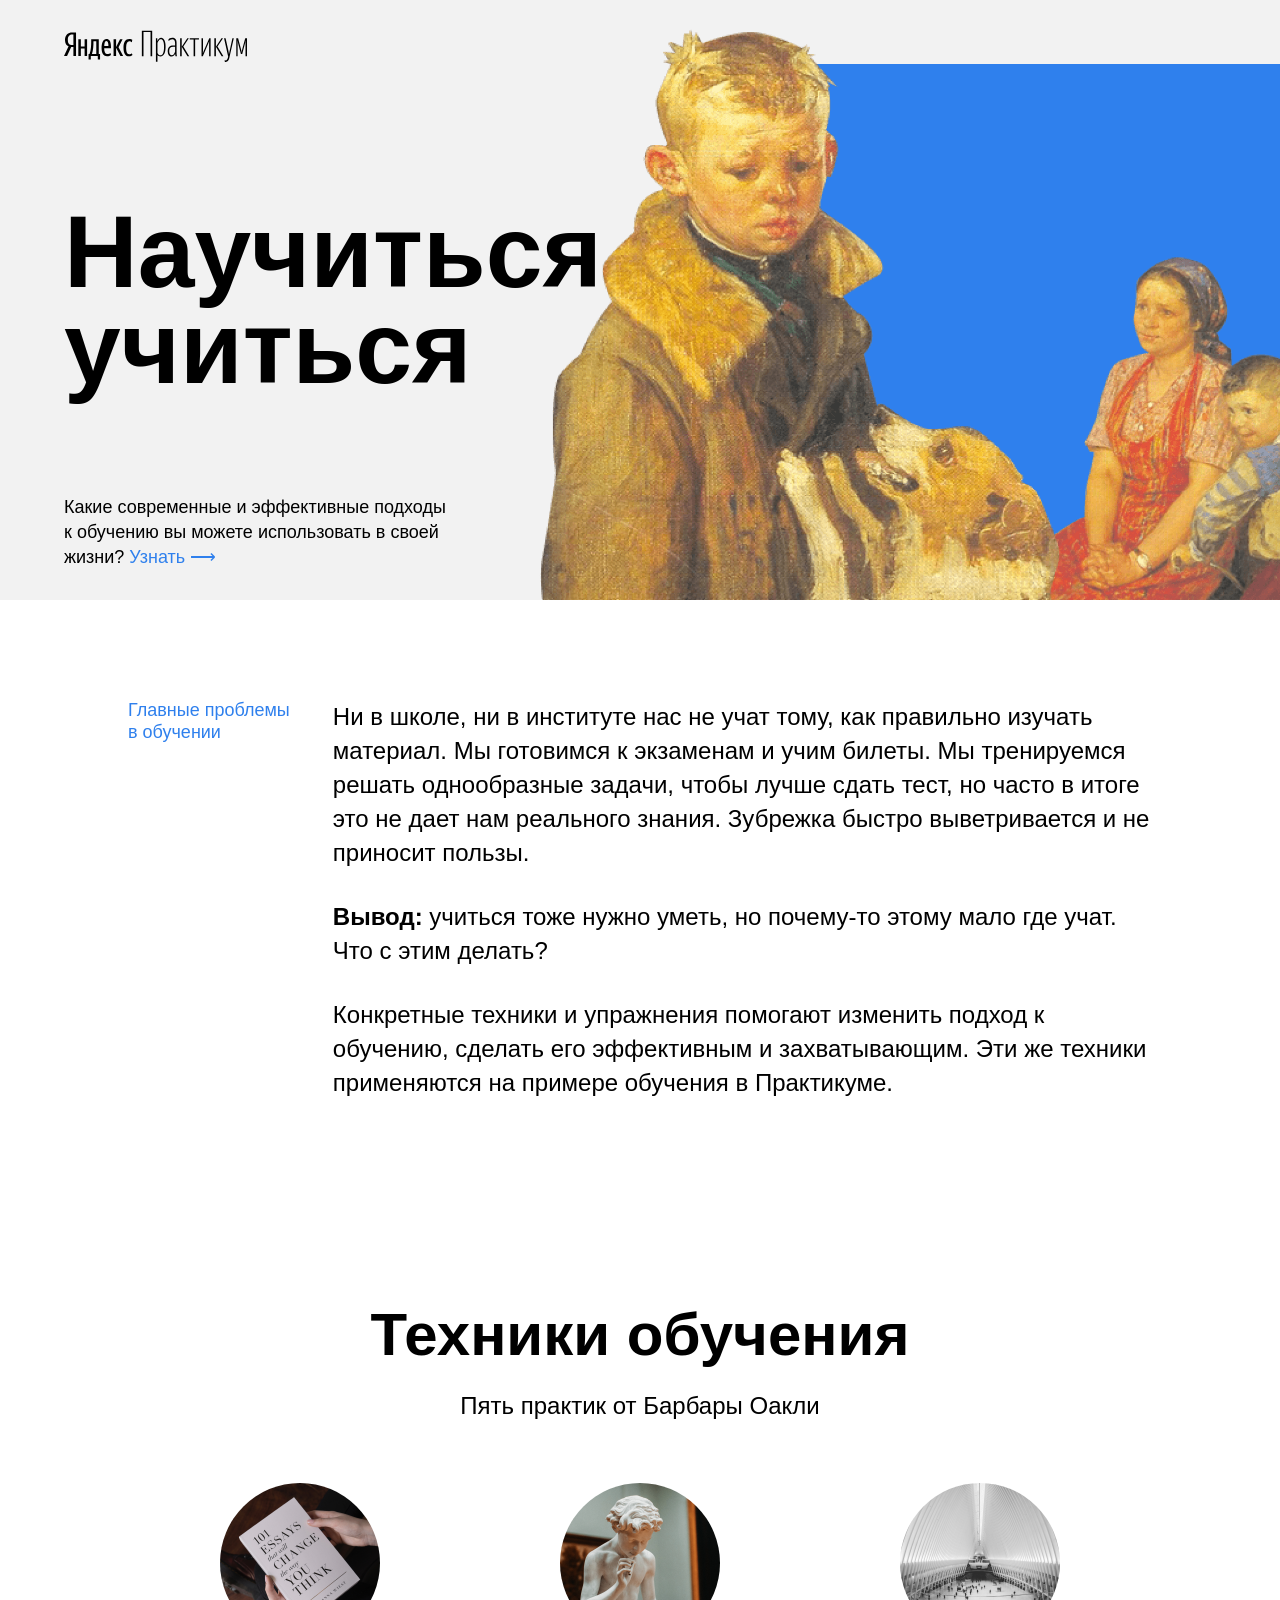
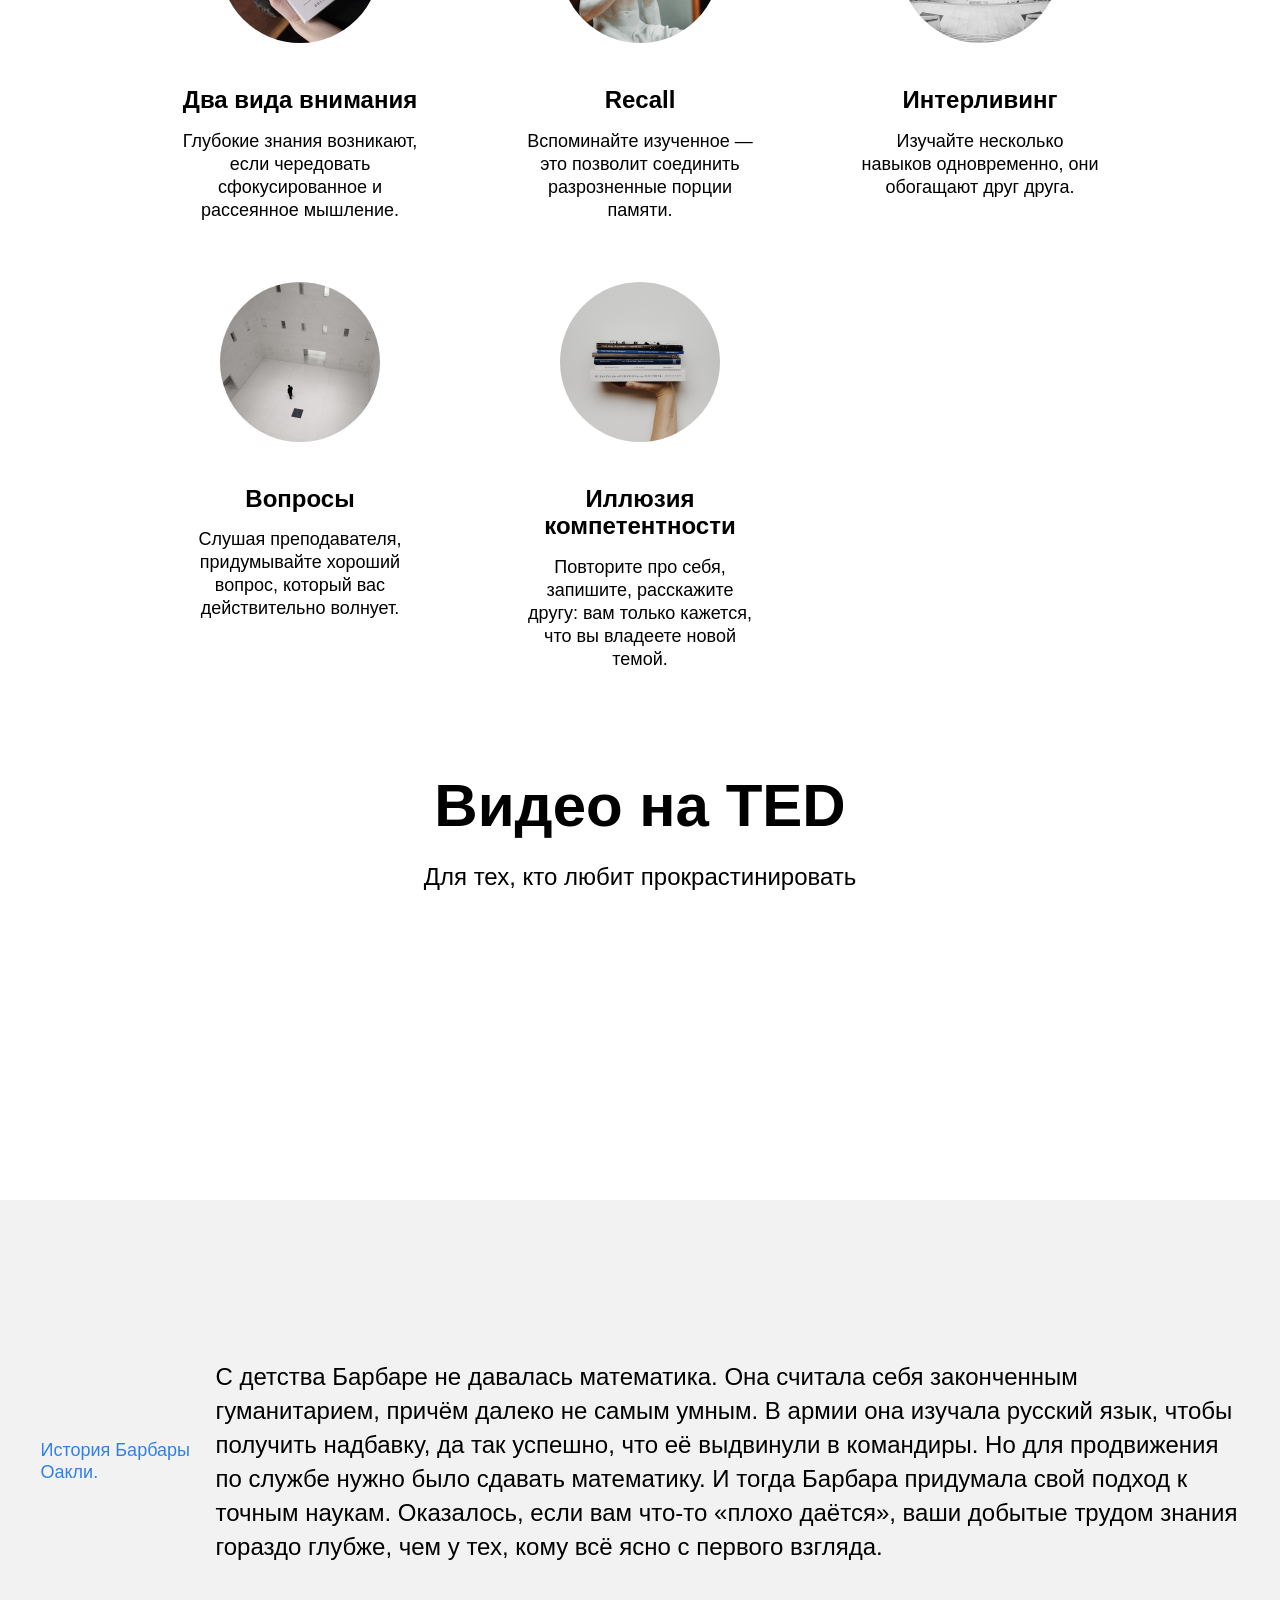
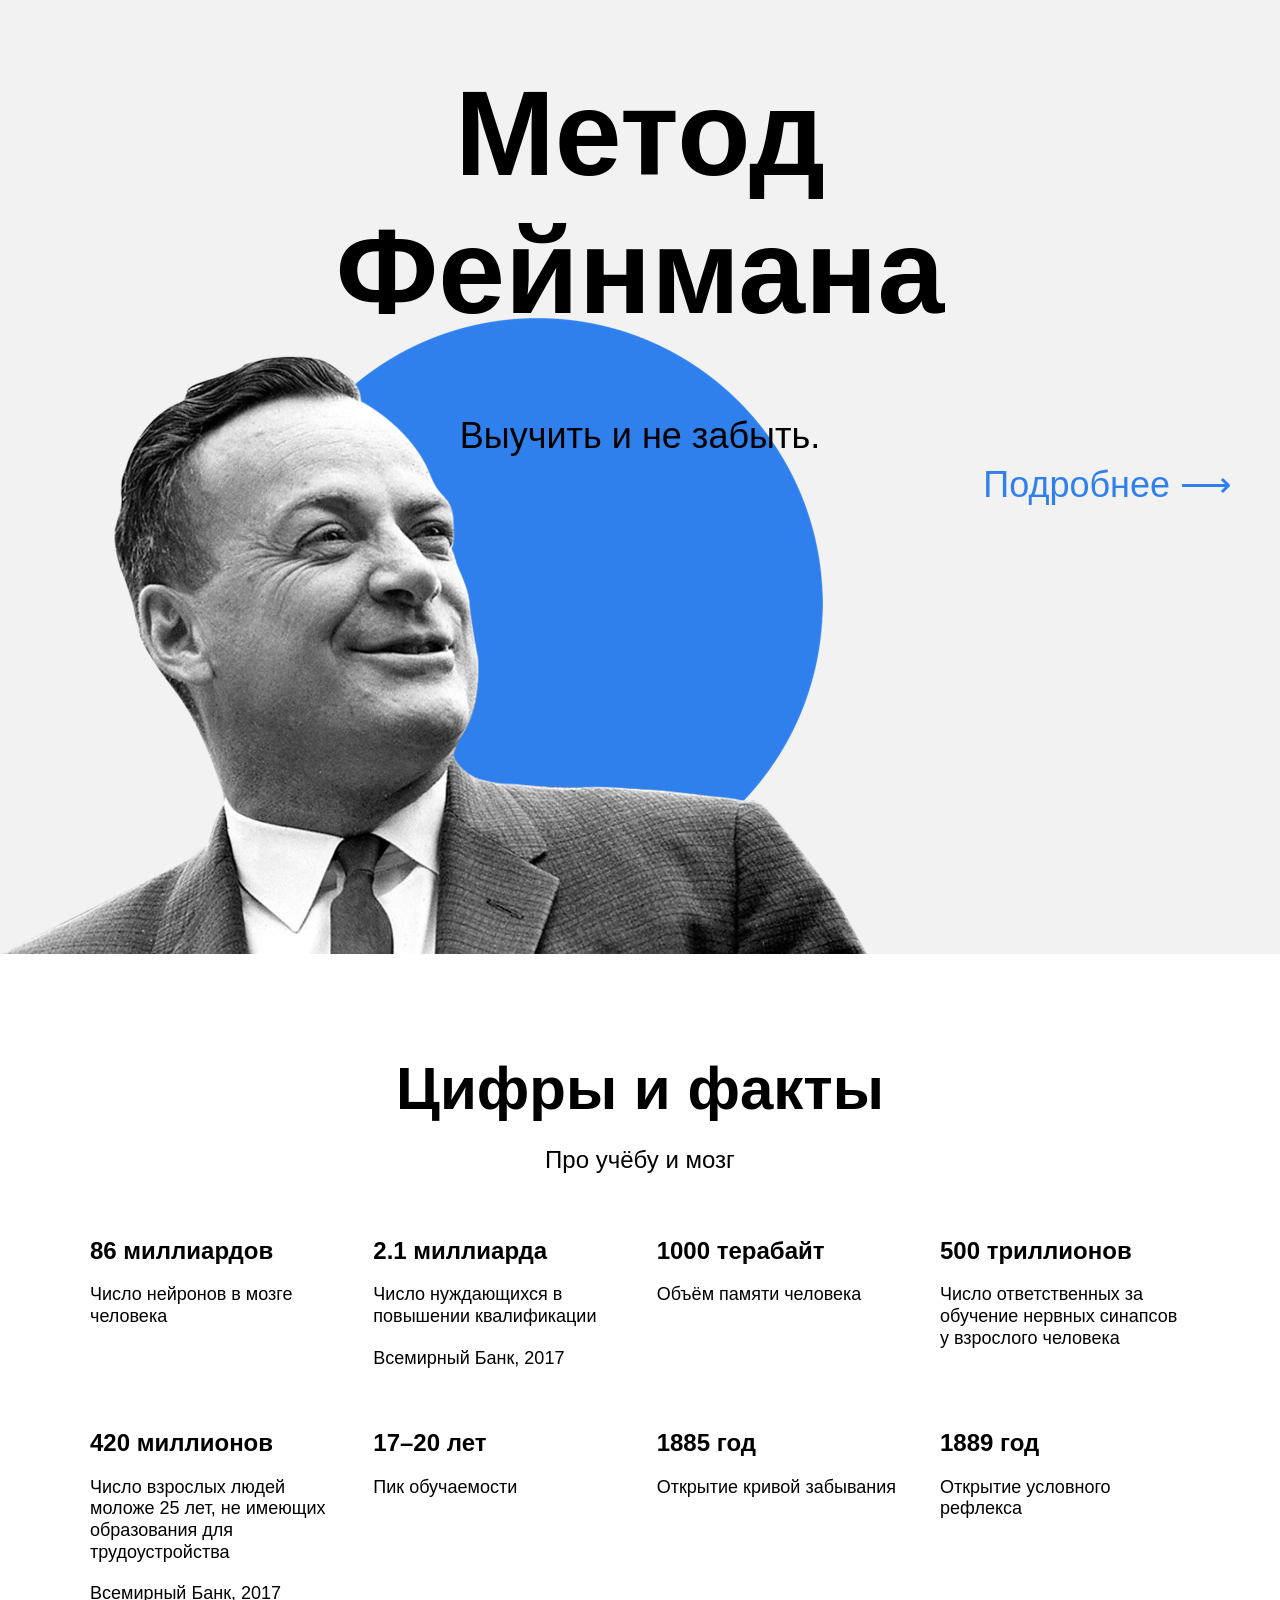
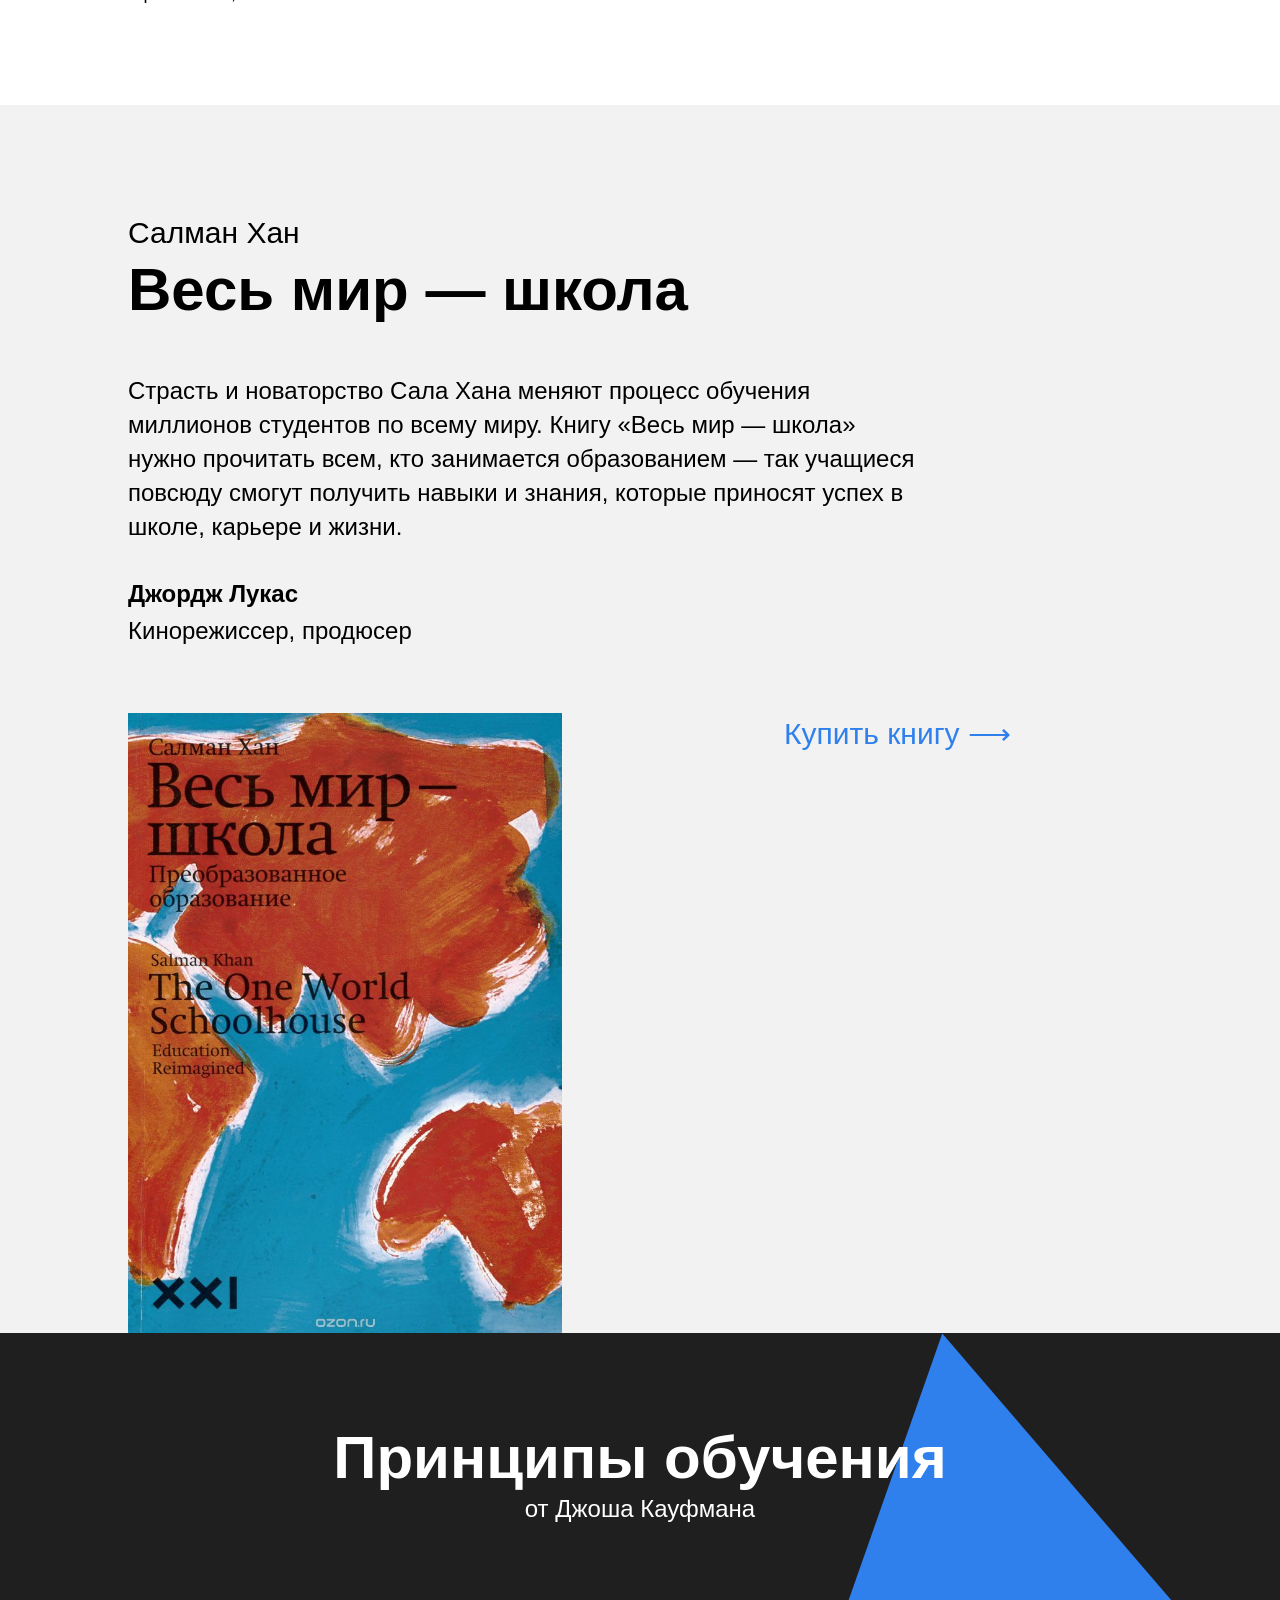
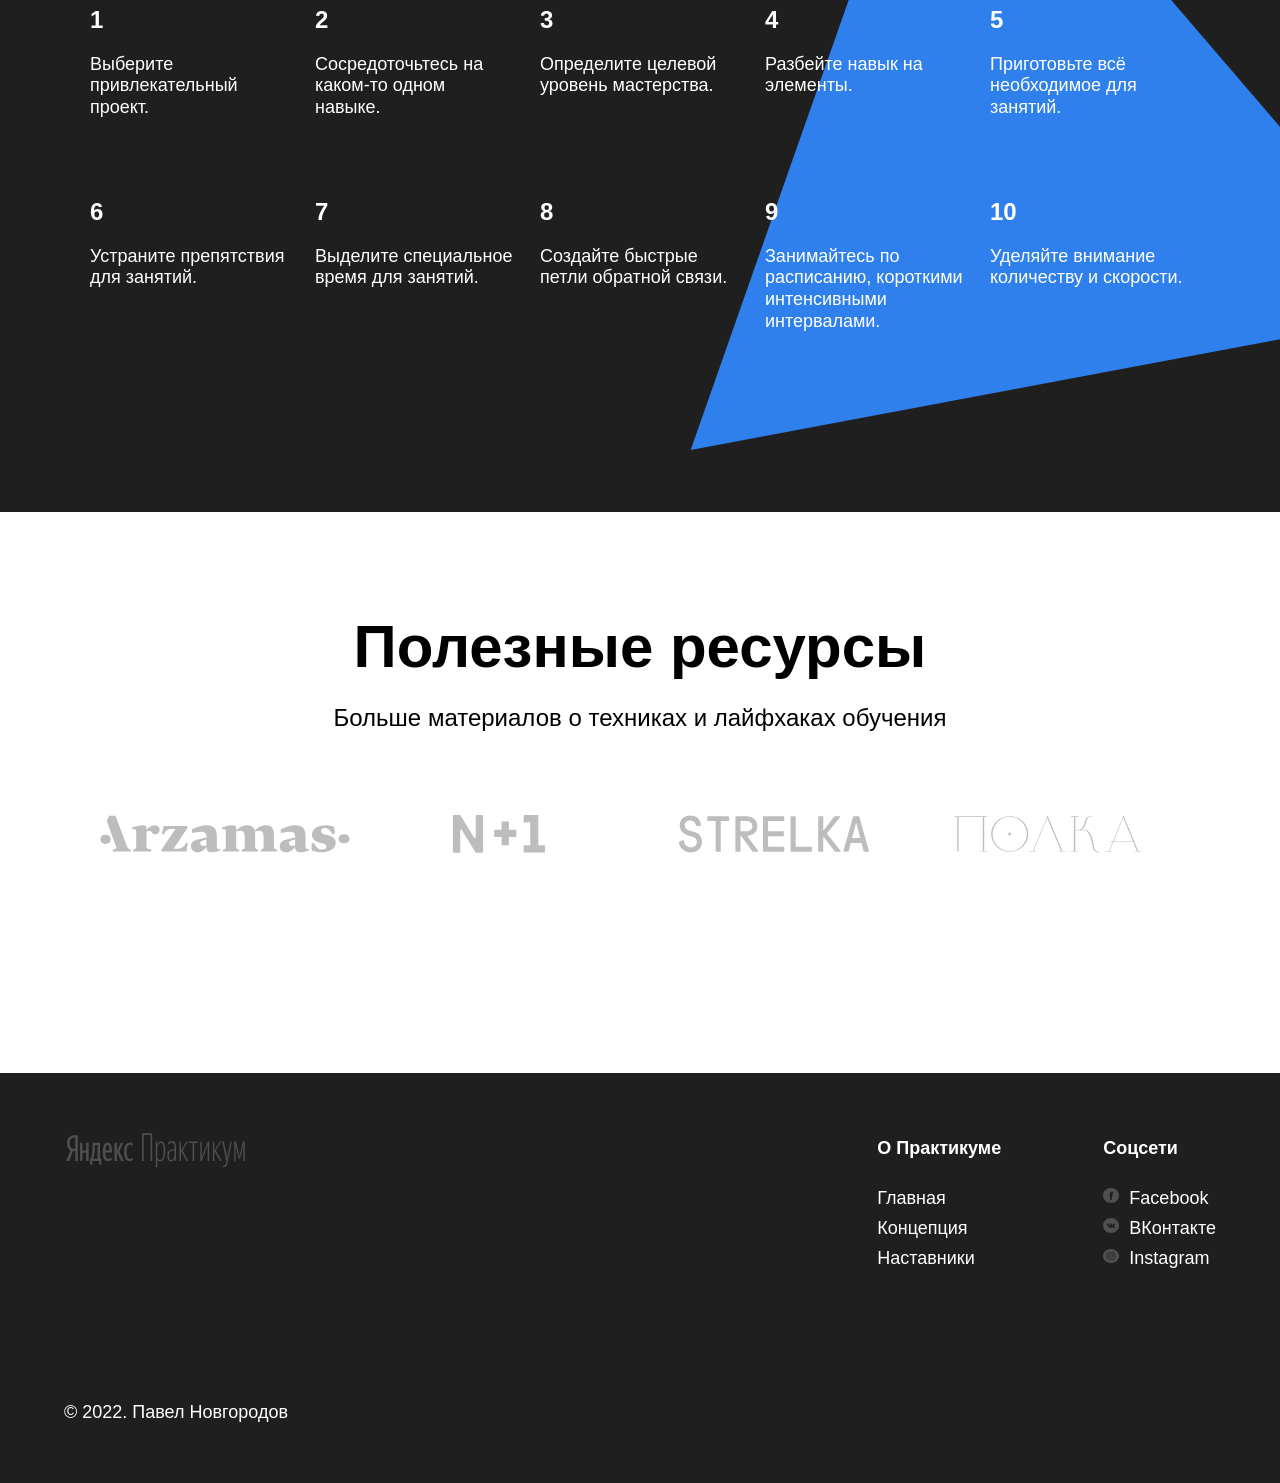
==== commit e80b3512: "Ля шанс финаль" ====
--- a/index.html
+++ b/index.html
@@ -14,7 +14,7 @@
        <img class="header__main-illustration" src="./images/header-image.png" alt="Фёдор Павлович Решетников "Опять двойка"">
        <h1 class="header__title">Научиться учиться</h1>
        <p class="header__subtitle">Какие современные и эффективные подходы к обучению вы можете использовать в своей жизни?
-         <a class="header__link" href="https://www.google.com/">Узнать &#10230;</a>
+         <a class="header__link opacity" href="https://www.google.com/">Узнать &#10230;</a>
        </p>
      </header>
      <div class="content">
@@ -79,7 +79,7 @@
       <section class="feynman">
         <h2 class="feynman__title">Метод Фейнмана</h2>
         <h3 class="feynman__subtitle">Выучить и не забыть.</h3>
-        <a class="feynman__link" href="https://www.google.com/search?q=%D0%BC%D0%B5%D1%82%D0%BE%D0%B4+%D1%84%D0%B5%D0%B9%D0%BD%D0%BC%D0%B0%D0%BD%D0%B0&oq=%D0%BC%D0%B5%D1%82%D0%BE%D0%B4+%D1%84%D0%B5%D0%B9&aqs=chrome.0.0i512j69i57j0i512l8.5415j0j7&sourceid=chrome&ie=UTF-8>">Подробнее &#10230;</a>
+        <a class="feynman__link opacity" href="https://www.google.com/search?q=%D0%BC%D0%B5%D1%82%D0%BE%D0%B4+%D1%84%D0%B5%D0%B9%D0%BD%D0%BC%D0%B0%D0%BD%D0%B0&oq=%D0%BC%D0%B5%D1%82%D0%BE%D0%B4+%D1%84%D0%B5%D0%B9&aqs=chrome.0.0i512j69i57j0i512l8.5415j0j7&sourceid=chrome&ie=UTF-8>">Подробнее &#10230;</a>
         <img class="feynman__main-illustration" src="./images/feynman.png" alt="Ри́чард Фи́ллипс Фе́йнман">
       </section>
       <section class="digits">
@@ -131,7 +131,7 @@
           <span class="khan__quote-author-subline">Кинорежиссер, продюсер</span>
           <div class="khan__book-container">
            <img class="khan__book-pic" src="./images/images_sprint-2/khan-book.jpg" alt="Салман Хан Весь мир — школа">
-           <div><a class="khan__buy-link" href="https://www.ozon.ru/product/ves-mir-shkola-preobrazovannoe-obrazovanie-162999126/?sh=LqMymQAAAA">Купить книгу &#10230;</a></div>
+           <div><a class="khan__buy-link opacity" href="https://www.ozon.ru/product/ves-mir-shkola-preobrazovannoe-obrazovanie-162999126/?sh=LqMymQAAAA">Купить книгу &#10230;</a></div>
           </div>
         </div>
       </section>
@@ -197,24 +197,24 @@
        <div class="footer__columns">
          <div class="footer__column footer__column_content_copyright">
           <img class="logo logo_place_footer" src="./images/logo_place_footer.svg">
-          <div class="footer__author">&copy; 2019. Виктор Абанькин</div>
+          <div class="footer__author">&copy; 2022. Павел Новгородов</div>
          </div>
          <div class="footer__column footer__column_content_info">
           <div class="footer__column-heading">О Практикуме</div>
-          <a class="footer__column-links footer__column-link" href="">Главная</a>
-          <a class="footer__column-links footer__column-link" href="">Концепция</a>
-          <a class="footer__column-links footer__column-link" href="">Наставники</a>
+          <a class="footer__column-links footer__column-link opacity" href="">Главная</a>
+          <a class="footer__column-links footer__column-link opacity" href="">Концепция</a>
+          <a class="footer__column-links footer__column-link opacity" href="">Наставники</a>
          </div>
          <div class="footer__column footer__column_content_social">
           <div class="footer__column-heading">Соцсети</div>
           <div class="footer__column-links footer__column-link">
-           <a  href="https://facebook.com/" class="footer__column-link"><img class="footer__social-icon" src="./images/facebook_color_white.svg">Facebook</a>
+           <a  href="https://facebook.com/" class="footer__column-link opacity"><img class="footer__social-icon" src="./images/facebook_color_white.svg">Facebook</a>
           </div>
           <div class="footer__column-links footer__column-link"> 
-           <a href="https://vk.com/" class="footer__column-link"><img class="footer__social-icon" src="./images/vk_color_white.svg">ВКонтакте</a>
+           <a href="https://vk.com/" class="footer__column-link opacity"><img class="footer__social-icon" src="./images/vk_color_white.svg">ВКонтакте</a>
           </div>
           <div class="footer__column-links footer__column-link">
-           <a href="https://instagram.com/" class="footer__column-link"><img class="footer__social-icon" src="./images/instagram_color_white.svg">Instagram</a>
+           <a href="https://instagram.com/" class="footer__column-link opacity"><img class="footer__social-icon" src="./images/instagram_color_white.svg">Instagram</a>
           </div> 
          </div>
         </div>
--- a/public/pages/index.css
+++ b/public/pages/index.css
@@ -1,4 +1,4 @@
-@import url("./../vendor/zero.css");
+@import url("./../vendor/reset.css");
 @import url("./../page/page.css");
 @import url("./../blocks/header/header.css");
 @import url("./../blocks/logo/logo.css");
@@ -67,3 +67,4 @@
 @import url("./../blocks/resources/__logo/resources__logo.css");
 @import url("./../blocks/resources/__logo-zone/resources__logo-zone.css");
 @import url("./../blocks/rotation/rotation.css");
+@import url("./../blocks/opacity/opacity.css");
